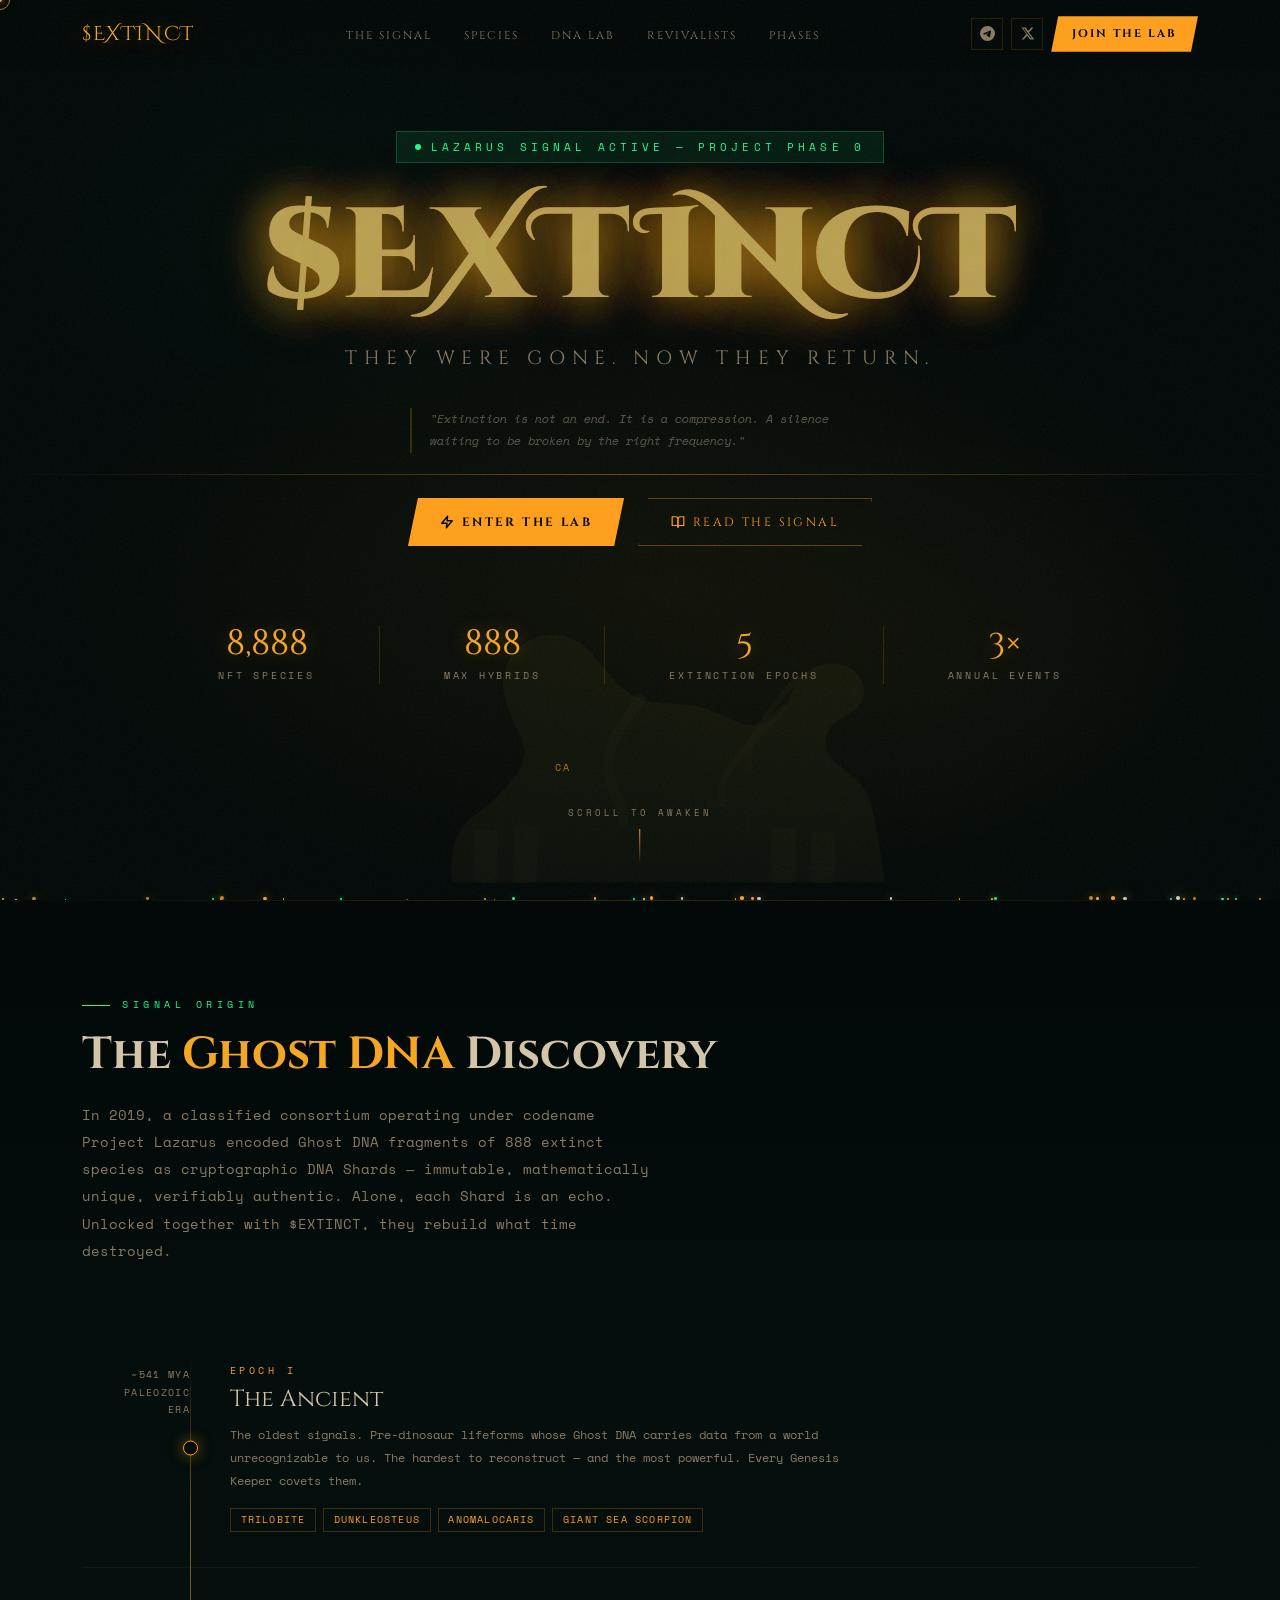
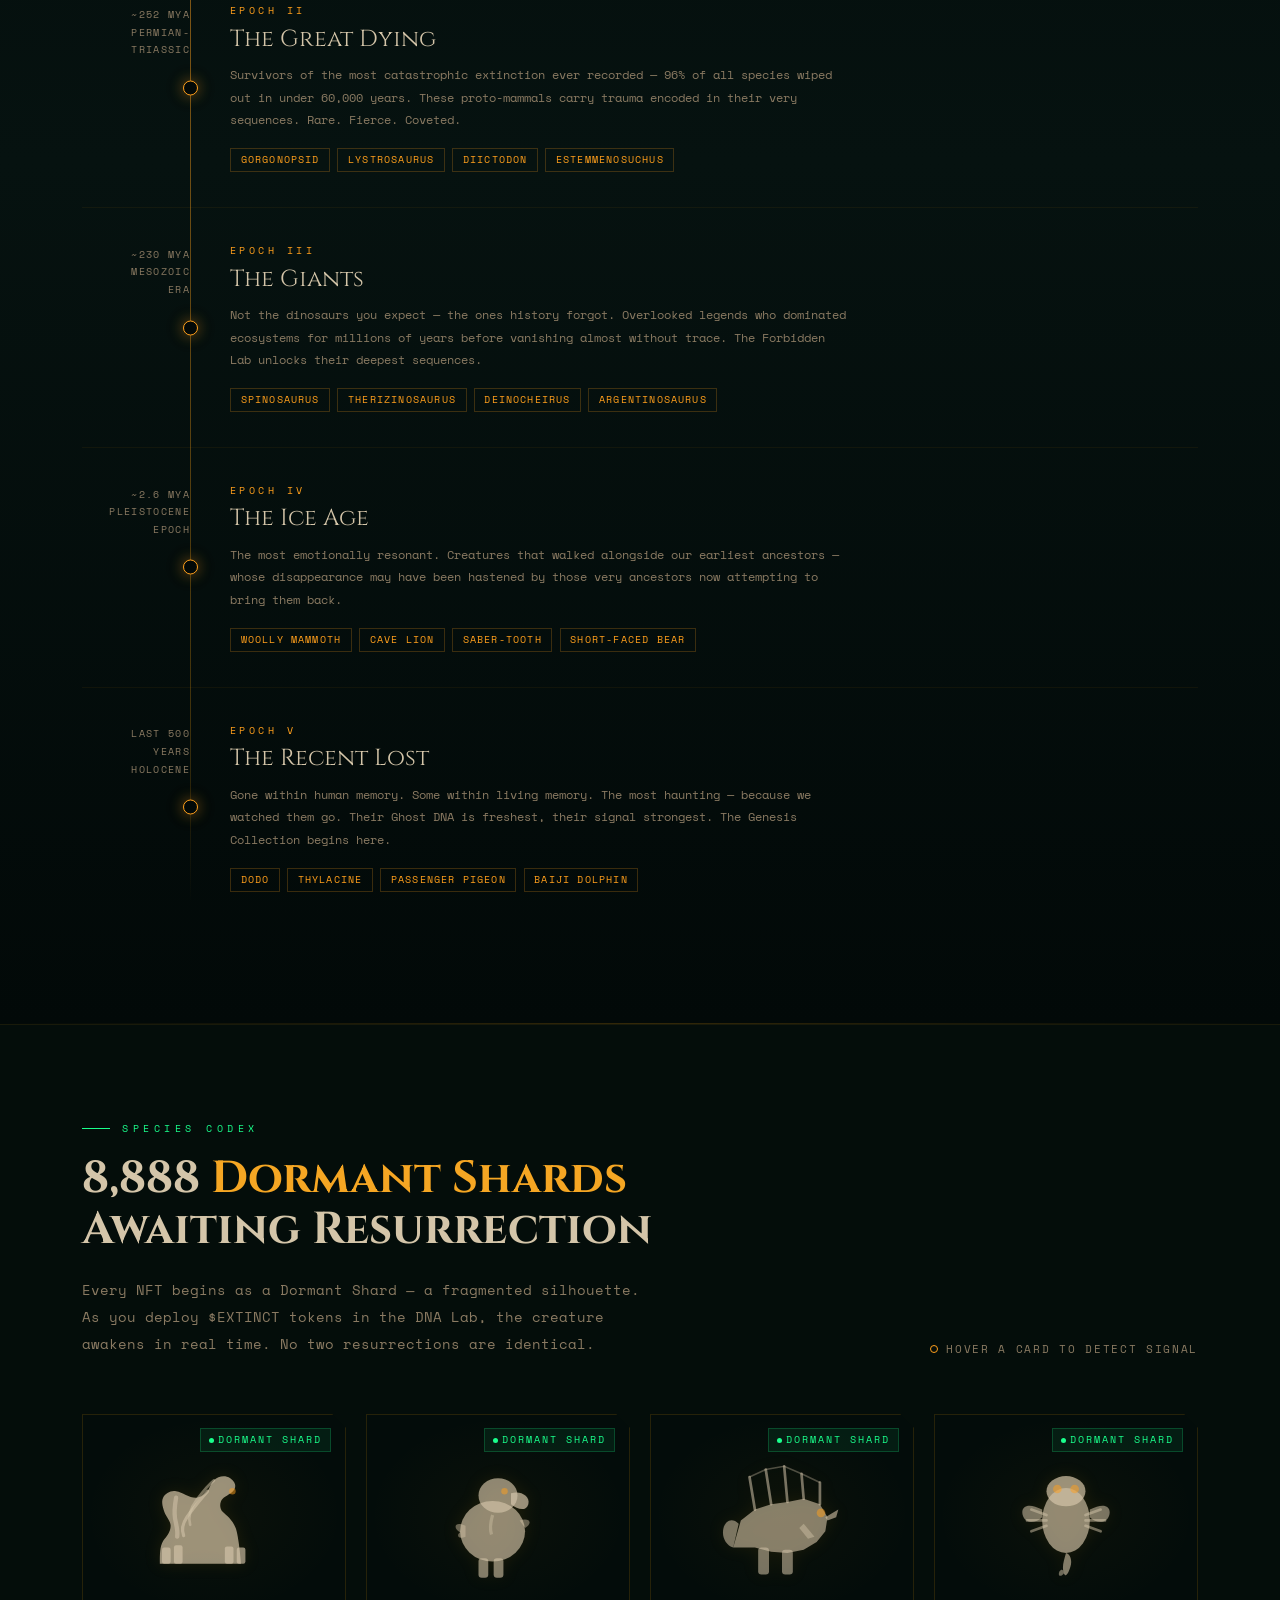
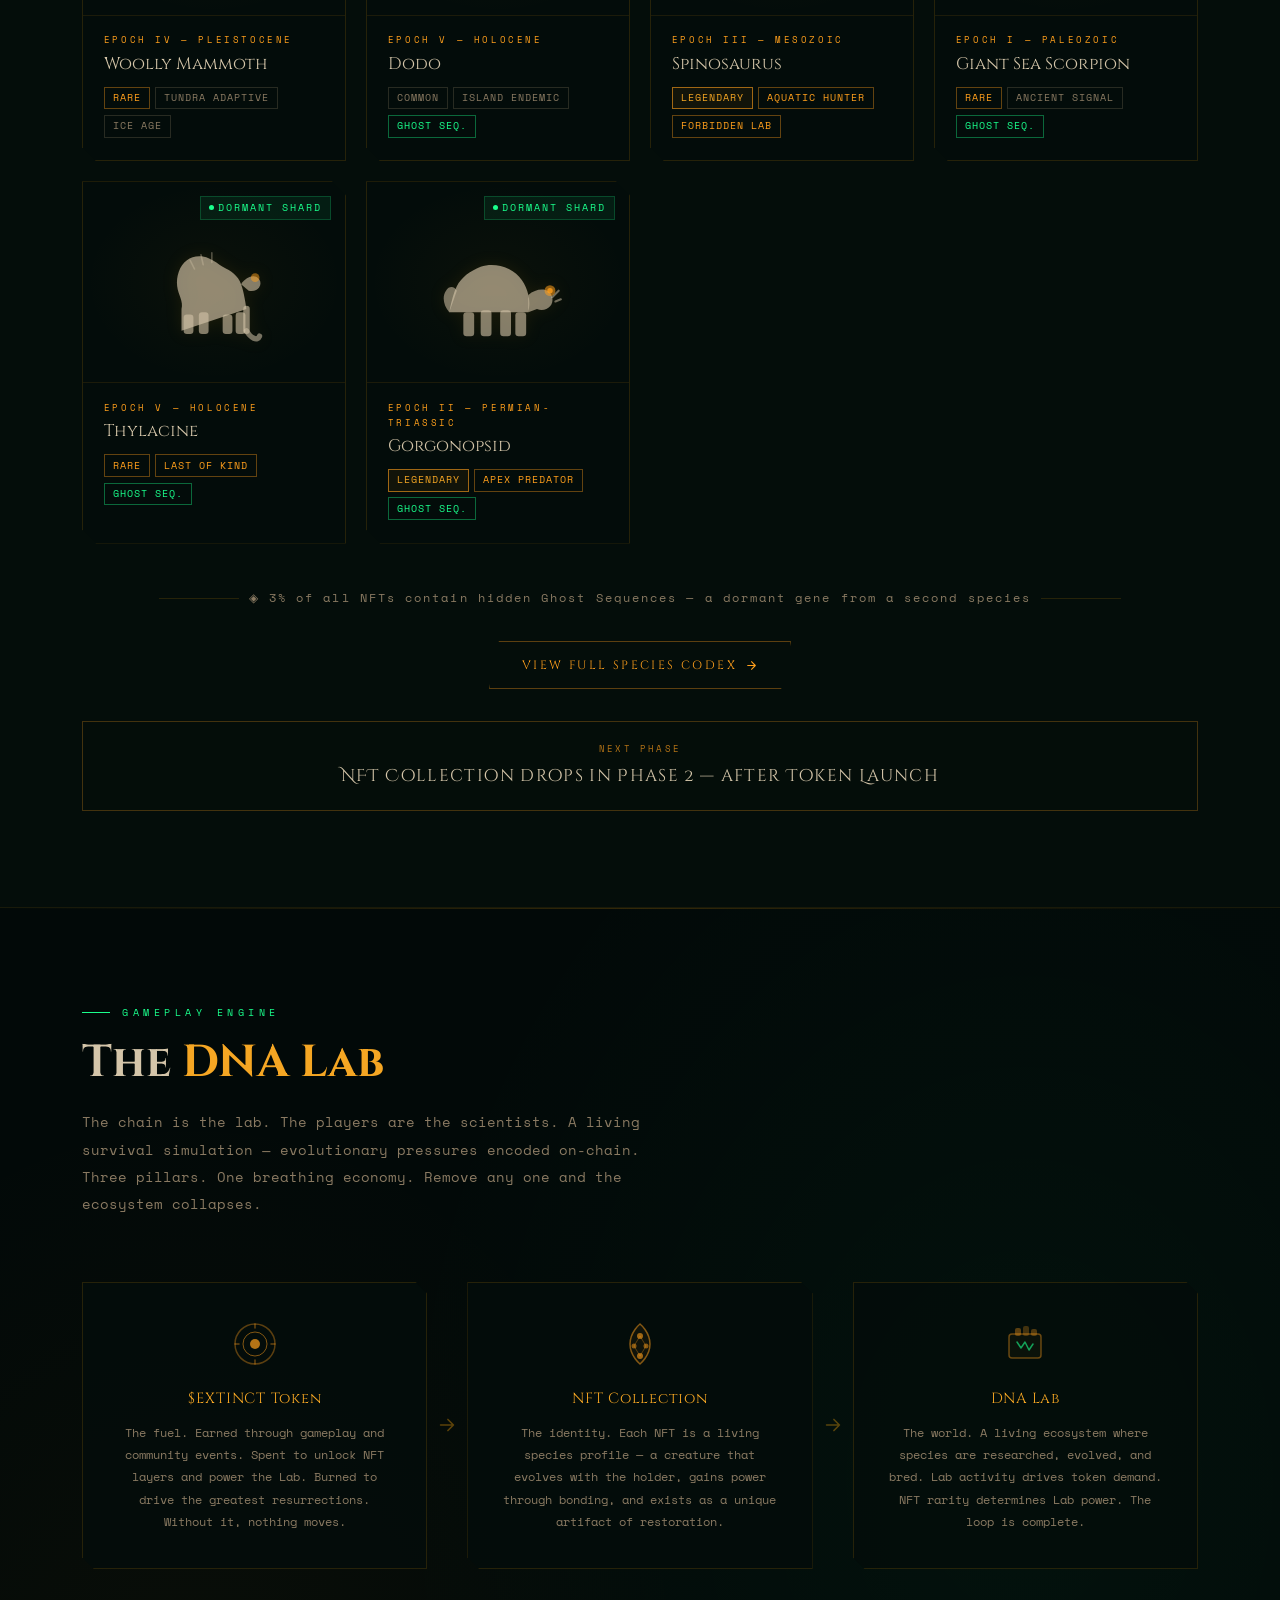
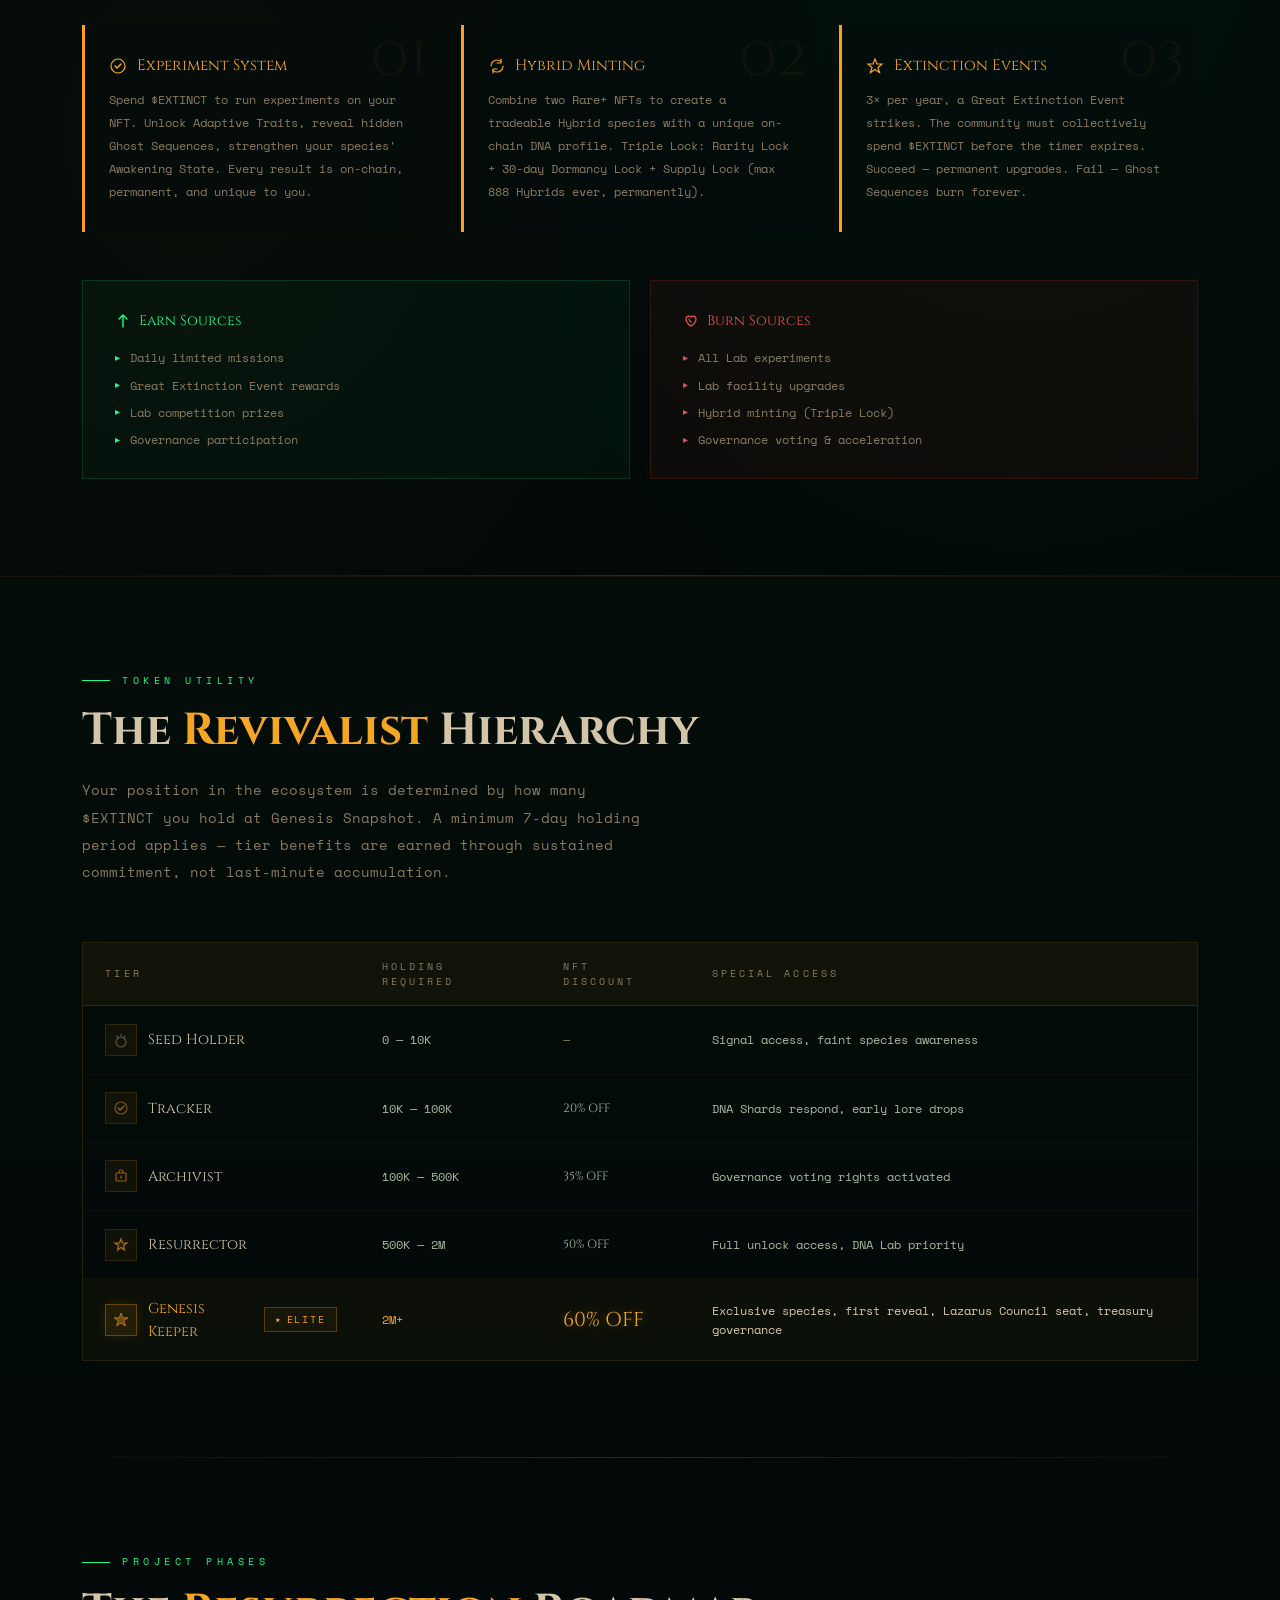
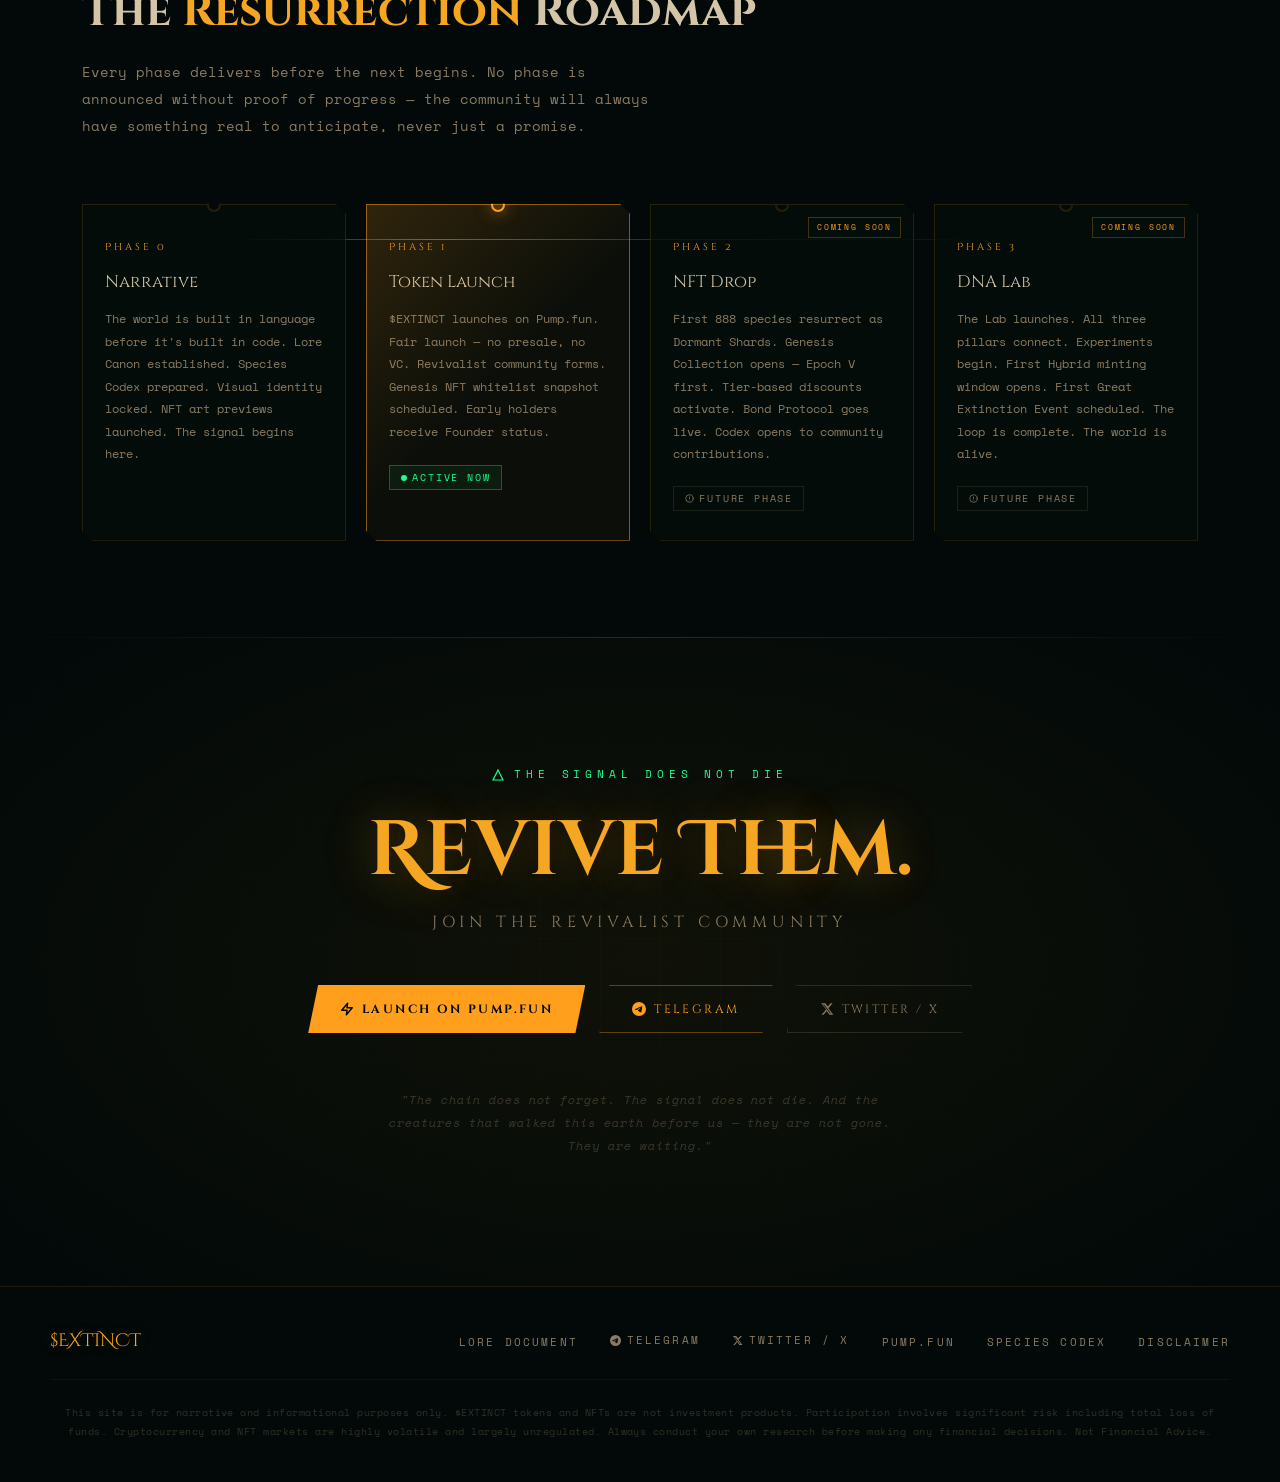
==== index.html @ a2d2550a "Add files via upload" ====
<!DOCTYPE html>
<html lang="en">
<head>
  <meta charset="UTF-8">
  <meta name="viewport" content="width=device-width, initial-scale=1.0">
  <meta name="description" content="$EXTINCT — They Were Gone. Now They Return. Meme coin launching 04 March 2026 on Pump.fun.">
  <meta name="theme-color" content="#020908">
  <meta property="og:title" content="$EXTINCT — They Were Gone. Now They Return.">
  <meta property="og:description" content="8,888 extinct species. One token. One DNA Lab. Launching 04 March 2026.">
  <meta property="og:type" content="website">
  <title>$EXTINCT — They Were Gone. Now They Return.</title>
  <link rel="icon" type="image/x-icon" href="assets/images/favicon.ico">
  <link rel="icon" type="image/svg+xml" href="assets/images/favicon.svg">
  <link rel="icon" type="image/png" sizes="32x32" href="assets/images/favicon-32.png">
  <link rel="icon" type="image/png" sizes="16x16" href="assets/images/favicon-16.png">
  <link rel="apple-touch-icon" sizes="192x192" href="assets/images/favicon-192.png">
  <meta property="og:image" content="assets/images/extinction_revival.png">
  <link rel="preconnect" href="https://fonts.googleapis.com">
  <link rel="preconnect" href="https://fonts.gstatic.com" crossorigin>
  <link href="https://fonts.googleapis.com/css2?family=Cinzel+Decorative:wght@400;700;900&family=Cinzel:wght@400;600;700&family=Space+Mono:ital,wght@0,400;0,700;1,400&display=swap" rel="stylesheet">
  <link rel="stylesheet" href="css/variables.css">
  <link rel="stylesheet" href="css/base.css">
  <link rel="stylesheet" href="css/components.css">
  <link rel="stylesheet" href="css/navbar.css">
  <link rel="stylesheet" href="css/hero.css">
  <link rel="stylesheet" href="css/nft.css">
  <link rel="stylesheet" href="css/sections.css">
  <link rel="stylesheet" href="css/countdown.css">
  <style>
    /* NAV SOCIAL ICON */
    .nav-social-link {
      display:flex; align-items:center; justify-content:center;
      width:32px; height:32px;
      color:var(--bone-dim);
      border:1px solid var(--border);
      transition:all var(--transition-fast);
      flex-shrink:0;
      text-decoration:none;
    }
    .nav-social-link:hover { color:var(--amber-light); border-color:var(--amber-glow); background:rgba(255,159,28,0.06); }
    .nav-social-link svg { width:15px; height:15px; }
    @media (max-width:900px) { .nav-social-link { display:none; } }

    /* COMING SOON RIBBON on phase cards */
    .phase-coming-soon-tag {
      position:absolute; top:0.75rem; right:0.75rem;
      font-family:var(--font-mono);
      font-size:0.52rem; letter-spacing:0.22em;
      color:var(--amber-glow); text-transform:uppercase;
      background:rgba(4,13,10,0.95);
      border:1px solid rgba(255,159,28,0.25);
      padding:0.18rem 0.5rem;
      animation:hint-pulse 2.5s ease infinite;
    }

    /* LAUNCH DATE badge on phase 1 */
    .phase-launch-date {
      display:flex; flex-direction:column; gap:0.4rem; align-items:flex-start; margin-top:0.5rem;
    }
    .launch-date-pill {
      display:inline-flex; align-items:center; gap:0.4rem;
      font-size:0.6rem; letter-spacing:0.2em;
      color:var(--amber-glow);
      border:1px solid rgba(255,159,28,0.3);
      background:rgba(255,159,28,0.05);
      padding:0.22rem 0.65rem;
      text-transform:uppercase;
    }
    .launch-date-pill svg { flex-shrink:0; }

    /* Custom cursor */
    body { cursor: none; }
    #customCursor {
      position: fixed; top: 0; left: 0;
      width: 20px; height: 20px;
      pointer-events: none; z-index: 99999;
      transform: translate(-50%, -50%);
      transition: opacity 0.2s ease;
    }
    #customCursor .cursor-ring {
      position: absolute; inset: 0;
      border: 1.5px solid rgba(255,159,28,0.7);
      border-radius: 50%;
      animation: cursor-pulse 2s ease infinite;
    }
    #customCursor .cursor-dot {
      position: absolute; top: 50%; left: 50%;
      width: 4px; height: 4px;
      background: #ff9f1c;
      border-radius: 50%;
      transform: translate(-50%, -50%);
      box-shadow: 0 0 6px #ff9f1c;
    }
    @keyframes cursor-pulse {
      0%, 100% { opacity: 0.7; transform: scale(1); }
      50% { opacity: 1; transform: scale(1.15); }
    }
    a, button { cursor: none; }

    /* Contract address box */
    #caBox {
      margin: 1.5rem auto 0;
      max-width: 560px;
      border: 1px solid rgba(255,159,28,0.35);
      background: rgba(4,13,10,0.9);
      padding: 1rem 1.25rem;
      text-align: center;
    }
    .ca-launched-label {
      font-family: var(--font-mono);
      font-size: 0.6rem;
      letter-spacing: 0.25em;
      color: var(--green);
      text-transform: uppercase;
      margin-bottom: 0.65rem;
      display: flex;
      align-items: center;
      justify-content: center;
      gap: 0.5rem;
    }
    .ca-live-dot {
      width: 7px; height: 7px;
      background: var(--green);
      border-radius: 50%;
      display: inline-block;
      box-shadow: 0 0 8px var(--green);
      animation: blink 1.5s infinite;
    }
    .ca-row {
      display: flex;
      align-items: center;
      justify-content: center;
      gap: 0.6rem;
      flex-wrap: wrap;
    }
    .ca-prefix {
      font-family: var(--font-mono);
      font-size: 0.6rem;
      letter-spacing: 0.2em;
      color: var(--amber-glow);
      text-transform: uppercase;
      opacity: 0.7;
    }
    .ca-address {
      font-family: var(--font-mono);
      font-size: 0.75rem;
      letter-spacing: 0.05em;
      color: var(--bone);
      word-break: break-all;
    }
    .ca-copy-btn {
      background: rgba(255,159,28,0.08);
      border: 1px solid rgba(255,159,28,0.3);
      color: var(--amber-glow);
      padding: 0.3rem 0.45rem;
      cursor: none;
      transition: background 0.2s;
      display: flex; align-items: center;
    }
    .ca-copy-btn:hover { background: rgba(255,159,28,0.15); }
    .ca-tba-note {
      font-family: var(--font-mono);
      font-size: 0.55rem;
      letter-spacing: 0.15em;
      color: var(--bone-dim);
      margin-top: 0.5rem;
      text-transform: uppercase;
    }

    /* NFT coming soon overlay */
    .nft-coming-phase {
      margin: 2rem 0 0;
      border: 1px solid rgba(255,159,28,0.25);
      background: rgba(4,13,10,0.85);
      padding: 1.25rem 1.5rem;
      text-align: center;
    }
    .nft-coming-phase .ncp-label {
      font-family: var(--font-mono);
      font-size: 0.55rem;
      letter-spacing: 0.25em;
      color: var(--amber-glow);
      text-transform: uppercase;
      opacity: 0.7;
      margin-bottom: 0.4rem;
    }
    .nft-coming-phase .ncp-text {
      font-family: var(--font-display);
      font-size: clamp(0.85rem, 2vw, 1.05rem);
      color: var(--bone);
      letter-spacing: 0.08em;
    }
  </style>
</head>
<body>

<!-- Custom cursor -->
<div id="customCursor"><div class="cursor-ring"></div><div class="cursor-dot"></div></div>
<script>
  (function(){
    const cur = document.getElementById('customCursor');
    document.addEventListener('mousemove', e => {
      cur.style.left = e.clientX + 'px';
      cur.style.top  = e.clientY + 'px';
    });
    document.addEventListener('mouseleave', () => { cur.style.opacity = '0'; });
    document.addEventListener('mouseenter', () => { cur.style.opacity = '1'; });
  })();
</script>

<nav id="navbar">
  <div class="nav-inner">
    <a href="#hero" class="nav-logo">$EXTINCT</a>

    <ul class="nav-links">
      <li><a href="#lore">The Signal</a></li>
      <li><a href="#nft">Species</a></li>
      <li><a href="#lab">DNA Lab</a></li>
      <li><a href="#hierarchy">Revivalists</a></li>
      <li><a href="#roadmap">Phases</a></li>
    </ul>

    <div style="display:flex;align-items:center;gap:0.5rem;flex-shrink:0;">
      <!-- Telegram -->
      <a href="https://t.me/theextinctclub" target="_blank" rel="noopener"
         class="nav-social-link" aria-label="Telegram" title="Telegram">
        <svg viewBox="0 0 24 24" fill="currentColor" aria-hidden="true">
          <path d="M11.944 0A12 12 0 0 0 0 12a12 12 0 0 0 12 12 12 12 0 0 0 12-12A12 12 0 0 0 12 0a12 12 0 0 0-.056 0zm4.962 7.224c.1-.002.321.023.465.14a.506.506 0 0 1 .171.325c.016.093.036.306.02.472-.18 1.898-.962 6.502-1.36 8.627-.168.9-.499 1.201-.82 1.23-.696.065-1.225-.46-1.9-.902-1.056-.693-1.653-1.124-2.678-1.8-1.185-.78-.417-1.21.258-1.91.177-.184 3.247-2.977 3.307-3.23.007-.032.014-.15-.056-.212s-.174-.041-.249-.024c-.106.024-1.793 1.14-5.061 3.345-.48.33-.913.49-1.302.48-.428-.008-1.252-.241-1.865-.44-.752-.244-1.349-.374-1.297-.789.027-.216.325-.437.893-.663 3.498-1.524 5.83-2.529 6.998-3.014 3.332-1.386 4.025-1.627 4.476-1.635z"/>
        </svg>
      </a>
      <!-- X / Twitter -->
      <a href="https://x.com/theextinctclub" target="_blank" rel="noopener"
         class="nav-social-link" aria-label="Twitter @theextinctclub" title="@theextinctclub">
        <svg viewBox="0 0 24 24" fill="currentColor" aria-hidden="true">
          <path d="M18.244 2.25h3.308l-7.227 8.26 8.502 11.24H16.17l-4.714-6.231-5.401 6.231H2.748l7.73-8.835L2.196 2.25h6.813l4.261 5.635zm-1.161 17.52h1.833L7.084 4.126H5.117z"/>
        </svg>
      </a>
      <a href="#cta" class="nav-cta">Join the Lab</a>
    </div>

    <button class="nav-hamburger" id="hamburger" aria-label="Toggle navigation menu" aria-expanded="false">
      <span></span><span></span><span></span>
    </button>
  </div>
</nav>

<!-- Mobile Drawer -->
<div class="nav-mobile" id="mobileMenu" role="navigation" aria-label="Mobile menu">
  <a href="#lore"      onclick="closeMobile()">The Signal</a>
  <a href="#nft"       onclick="closeMobile()">Species Codex</a>
  <a href="#lab"       onclick="closeMobile()">DNA Lab</a>
  <a href="#hierarchy" onclick="closeMobile()">Revivalists</a>
  <a href="#roadmap"   onclick="closeMobile()">Phases</a>
  <!-- social in mobile menu -->
  <a href="https://t.me/theextinctclub" target="_blank" rel="noopener" onclick="closeMobile()" style="display:flex;align-items:center;gap:0.5rem;">
    <svg width="13" height="13" viewBox="0 0 24 24" fill="currentColor" aria-hidden="true"><path d="M11.944 0A12 12 0 0 0 0 12a12 12 0 0 0 12 12 12 12 0 0 0 12-12A12 12 0 0 0 12 0a12 12 0 0 0-.056 0zm4.962 7.224c.1-.002.321.023.465.14a.506.506 0 0 1 .171.325c.016.093.036.306.02.472-.18 1.898-.962 6.502-1.36 8.627-.168.9-.499 1.201-.82 1.23-.696.065-1.225-.46-1.9-.902-1.056-.693-1.653-1.124-2.678-1.8-1.185-.78-.417-1.21.258-1.91.177-.184 3.247-2.977 3.307-3.23.007-.032.014-.15-.056-.212s-.174-.041-.249-.024c-.106.024-1.793 1.14-5.061 3.345-.48.33-.913.49-1.302.48-.428-.008-1.252-.241-1.865-.44-.752-.244-1.349-.374-1.297-.789.027-.216.325-.437.893-.663 3.498-1.524 5.83-2.529 6.998-3.014 3.332-1.386 4.025-1.627 4.476-1.635z"/></svg>
    Telegram
  </a>
  <a href="https://x.com/theextinctclub" target="_blank" rel="noopener" onclick="closeMobile()" style="display:flex;align-items:center;gap:0.5rem;">
    <svg width="13" height="13" viewBox="0 0 24 24" fill="currentColor" aria-hidden="true"><path d="M18.244 2.25h3.308l-7.227 8.26 8.502 11.24H16.17l-4.714-6.231-5.401 6.231H2.748l7.73-8.835L2.196 2.25h6.813l4.261 5.635zm-1.161 17.52h1.833L7.084 4.126H5.117z"/></svg>
    @theextinctclub
  </a>
  <a href="#cta" class="mobile-cta" onclick="closeMobile()">
    <svg width="13" height="13" viewBox="0 0 24 24" fill="none" stroke="currentColor" stroke-width="2.5" stroke-linecap="round" stroke-linejoin="round" style="display:inline-block;vertical-align:middle;margin-right:0.35rem" aria-hidden="true"><polygon points="13 2 3 14 12 14 11 22 21 10 12 10 13 2"/></svg>
    Join the Lab
  </a>
</div>


<section id="hero">
  <div class="hero-atmosphere"></div>
  <div class="hero-scanline"></div>
  <div class="particle-field" id="particleField"></div>

  <!-- Mammoth SVG Silhouette -->
  <svg class="hero-creature" viewBox="0 0 800 400" fill="none" xmlns="http://www.w3.org/2000/svg" aria-hidden="true">
    <path d="M680 380 C680 380 670 300 660 280 C650 260 630 250 620 240 C610 230 610 210 620 200 C630 190 650 185 655 170 C660 155 650 140 640 135 C620 125 600 130 585 145 C575 155 572 170 565 180 C555 195 540 200 530 200 C510 200 490 185 470 180 C445 173 418 178 400 170 C375 160 360 135 345 118 C330 101 310 95 290 98 C265 102 250 120 245 140 C240 158 248 178 255 195 C260 207 268 217 268 230 C268 250 252 265 240 278 C225 295 205 305 195 320 C183 338 185 360 185 380 Z" fill="rgba(212,197,169,0.6)"/>
    <path d="M565 180 C555 190 535 210 510 240 C495 258 490 275 495 290" stroke="rgba(212,197,169,0.5)" stroke-width="8" stroke-linecap="round" fill="none"/>
    <path d="M585 145 C575 150 560 168 545 190 C530 210 520 230 525 248" stroke="rgba(212,197,169,0.45)" stroke-width="7" stroke-linecap="round" fill="none"/>
    <path d="M400 170 C390 185 378 200 370 218 C362 235 362 255 368 270 C374 285 382 295 380 310" stroke="rgba(212,197,169,0.5)" stroke-width="12" stroke-linecap="round" fill="none"/>
    <rect x="210" y="320" width="28" height="60" rx="4" fill="rgba(212,197,169,0.5)"/>
    <rect x="255" y="315" width="28" height="65" rx="4" fill="rgba(212,197,169,0.5)"/>
    <rect x="550" y="318" width="28" height="62" rx="4" fill="rgba(212,197,169,0.5)"/>
    <rect x="595" y="322" width="28" height="58" rx="4" fill="rgba(212,197,169,0.5)"/>
    <circle cx="645" cy="162" r="7" fill="rgba(255,159,28,0.4)"/>
    <circle cx="645" cy="162" r="3" fill="rgba(255,159,28,0.7)"/>
  </svg>

  <div class="hero-badge">
    <span class="badge-dot"></span>
    Lazarus Signal Active — Project Phase 0
  </div>

  <h1 class="hero-title" data-text="$EXTINCT">$EXTINCT</h1>
  <p class="hero-tagline">They Were Gone. Now They Return.</p>

  <blockquote class="hero-quote">
    "Extinction is not an end. It is a compression. A silence waiting to be broken by the right frequency."
  </blockquote>
  <div class="hero-actions">
    <a href="#lab" class="btn btn-primary">
      <svg width="14" height="14" viewBox="0 0 24 24" fill="none" stroke="currentColor" stroke-width="2.5" stroke-linecap="round" stroke-linejoin="round" aria-hidden="true"><polygon points="13 2 3 14 12 14 11 22 21 10 12 10 13 2"/></svg>
      Enter the Lab
    </a>
    <a href="#lore" class="btn btn-outline">
      <svg width="14" height="14" viewBox="0 0 24 24" fill="none" stroke="currentColor" stroke-width="2" stroke-linecap="round" stroke-linejoin="round" aria-hidden="true"><path d="M2 3h6a4 4 0 0 1 4 4v14a3 3 0 0 0-3-3H2z"/><path d="M22 3h-6a4 4 0 0 0-4 4v14a3 3 0 0 1 3-3h7z"/></svg>
      Read the Signal
    </a>
  </div>

  <div class="hero-stats">
    <div class="stat"><span class="stat-num">8,888</span><span class="stat-label">NFT Species</span></div>
    <div class="stat-divider"></div>
    <div class="stat"><span class="stat-num">888</span><span class="stat-label">Max Hybrids</span></div>
    <div class="stat-divider"></div>
    <div class="stat"><span class="stat-num">5</span><span class="stat-label">Extinction Epochs</span></div>
    <div class="stat-divider"></div>
    <div class="stat"><span class="stat-num">3×</span><span class="stat-label">Annual Events</span></div>
  </div>
  <div class="launch-countdown" id="countdownWrap">
    <div class="countdown-label">Meme Coin Launch Countdown</div>
    <div class="countdown-timer">
      <div class="countdown-unit">
        <div class="countdown-num" id="cd-days">00</div>
        <div class="countdown-unit-label">Days</div>
      </div>
      <div class="countdown-sep">:</div>
      <div class="countdown-unit">
        <div class="countdown-num" id="cd-hours">00</div>
        <div class="countdown-unit-label">Hours</div>
      </div>
      <div class="countdown-sep">:</div>
      <div class="countdown-unit">
        <div class="countdown-num" id="cd-mins">00</div>
        <div class="countdown-unit-label">Mins</div>
      </div>
      <div class="countdown-sep">:</div>
      <div class="countdown-unit">
        <div class="countdown-num" id="cd-secs">00</div>
        <div class="countdown-unit-label">Secs</div>
      </div>
    </div>
    <div class="countdown-date">
      <svg width="11" height="11" viewBox="0 0 24 24" fill="none" stroke="currentColor" stroke-width="2" stroke-linecap="round" stroke-linejoin="round" style="display:inline-block;vertical-align:middle;margin-right:0.35rem;opacity:0.7" aria-hidden="true"><rect x="3" y="4" width="18" height="18" rx="2"/><line x1="16" y1="2" x2="16" y2="6"/><line x1="8" y1="2" x2="8" y2="6"/><line x1="3" y1="10" x2="21" y2="10"/></svg>
      <span>04 March 2026 · Wednesday · 3:00 PM UTC</span> — Pump.fun Fair Launch · No Presale · No VC
    </div>
  </div>

  <div class="scroll-cue" aria-hidden="true">
    <span>Scroll to Awaken</span>
    <div class="scroll-line"></div>
  </div>
</section>

<hr class="divider">


<section id="lore">
  <div class="container">
    <div class="section-eyebrow reveal">Signal Origin</div>
    <h2 class="section-heading reveal reveal-delay-1">The <em>Ghost DNA</em> Discovery</h2>
    <p class="section-lead reveal reveal-delay-2">
      In 2019, a classified consortium operating under codename Project Lazarus encoded Ghost DNA fragments of 888 extinct species as cryptographic DNA Shards — immutable, mathematically unique, verifiably authentic. Alone, each Shard is an echo. Unlocked together with $EXTINCT, they rebuild what time destroyed.
    </p>

    <div class="epoch-grid">

      <div class="epoch reveal">
        <div class="epoch-era">~541 MYA<br>Paleozoic<br>Era</div>
        <div class="epoch-body">
          <div class="epoch-label">Epoch I</div>
          <div class="epoch-name">The Ancient</div>
          <div class="epoch-desc">The oldest signals. Pre-dinosaur lifeforms whose Ghost DNA carries data from a world unrecognizable to us. The hardest to reconstruct — and the most powerful. Every Genesis Keeper covets them.</div>
          <div class="species-chips">
            <span class="chip">Trilobite</span><span class="chip">Dunkleosteus</span>
            <span class="chip">Anomalocaris</span><span class="chip">Giant Sea Scorpion</span>
          </div>
        </div>
      </div>

      <div class="epoch reveal">
        <div class="epoch-era">~252 MYA<br>Permian-<br>Triassic</div>
        <div class="epoch-body">
          <div class="epoch-label">Epoch II</div>
          <div class="epoch-name">The Great Dying</div>
          <div class="epoch-desc">Survivors of the most catastrophic extinction ever recorded — 96% of all species wiped out in under 60,000 years. These proto-mammals carry trauma encoded in their very sequences. Rare. Fierce. Coveted.</div>
          <div class="species-chips">
            <span class="chip">Gorgonopsid</span><span class="chip">Lystrosaurus</span>
            <span class="chip">Diictodon</span><span class="chip">Estemmenosuchus</span>
          </div>
        </div>
      </div>

      <div class="epoch reveal">
        <div class="epoch-era">~230 MYA<br>Mesozoic<br>Era</div>
        <div class="epoch-body">
          <div class="epoch-label">Epoch III</div>
          <div class="epoch-name">The Giants</div>
          <div class="epoch-desc">Not the dinosaurs you expect — the ones history forgot. Overlooked legends who dominated ecosystems for millions of years before vanishing almost without trace. The Forbidden Lab unlocks their deepest sequences.</div>
          <div class="species-chips">
            <span class="chip">Spinosaurus</span><span class="chip">Therizinosaurus</span>
            <span class="chip">Deinocheirus</span><span class="chip">Argentinosaurus</span>
          </div>
        </div>
      </div>

      <div class="epoch reveal">
        <div class="epoch-era">~2.6 MYA<br>Pleistocene<br>Epoch</div>
        <div class="epoch-body">
          <div class="epoch-label">Epoch IV</div>
          <div class="epoch-name">The Ice Age</div>
          <div class="epoch-desc">The most emotionally resonant. Creatures that walked alongside our earliest ancestors — whose disappearance may have been hastened by those very ancestors now attempting to bring them back.</div>
          <div class="species-chips">
            <span class="chip">Woolly Mammoth</span><span class="chip">Cave Lion</span>
            <span class="chip">Saber-tooth</span><span class="chip">Short-faced Bear</span>
          </div>
        </div>
      </div>

      <div class="epoch reveal">
        <div class="epoch-era">Last 500<br>Years<br>Holocene</div>
        <div class="epoch-body">
          <div class="epoch-label">Epoch V</div>
          <div class="epoch-name">The Recent Lost</div>
          <div class="epoch-desc">Gone within human memory. Some within living memory. The most haunting — because we watched them go. Their Ghost DNA is freshest, their signal strongest. The Genesis Collection begins here.</div>
          <div class="species-chips">
            <span class="chip">Dodo</span><span class="chip">Thylacine</span>
            <span class="chip">Passenger Pigeon</span><span class="chip">Baiji Dolphin</span>
          </div>
        </div>
      </div>

    </div>
  </div>
</section>

<hr class="divider">


<section id="nft">
  <div class="container">
    <div class="nft-header-row">
      <div>
        <div class="section-eyebrow reveal">Species Codex</div>
        <h2 class="section-heading reveal reveal-delay-1">8,888 <em>Dormant Shards</em><br>Awaiting Resurrection</h2>
        <p class="section-lead reveal reveal-delay-2">Every NFT begins as a Dormant Shard — a fragmented silhouette. As you deploy $EXTINCT tokens in the DNA Lab, the creature awakens in real time. No two resurrections are identical.</p>
      </div>
      <div class="nft-hint reveal" aria-hidden="true">Hover a card to detect signal</div>
    </div>

    <div class="nft-grid" id="nftGrid"></div>

    <p class="nft-footer-note reveal">◈ 3% of all NFTs contain hidden Ghost Sequences — a dormant gene from a second species</p>
    <div class="nft-codex-cta">
      <a href="pages/codex.html" class="btn btn-outline reveal">
        View Full Species Codex
        <svg width="13" height="13" viewBox="0 0 24 24" fill="none" stroke="currentColor" stroke-width="2" stroke-linecap="round" stroke-linejoin="round" aria-hidden="true"><path d="M5 12h14M12 5l7 7-7 7"/></svg>
      </a>
    </div>

    <div class="nft-coming-phase reveal">
      <div class="ncp-label">Next Phase</div>
      <div class="ncp-text">NFT Collection drops in Phase 2 — after Token Launch</div>
    </div>
  </div>
</section>

<hr class="divider">


<!-- DNA LAB ═══════════════ -->
<section id="lab">
  <div class="lab-glow"></div>
  <div class="container">
    <div class="section-eyebrow reveal">Gameplay Engine</div>
    <h2 class="section-heading reveal reveal-delay-1">The <em>DNA Lab</em></h2>
    <p class="section-lead reveal reveal-delay-2">The chain is the lab. The players are the scientists. A living survival simulation — evolutionary pressures encoded on-chain. Three pillars. One breathing economy. Remove any one and the ecosystem collapses.</p>

    <!-- Trinity -->
    <div class="trinity">
      <div class="trinity-card reveal">
        <div class="trinity-icon">
          <svg width="48" height="48" viewBox="0 0 48 48" fill="none" aria-hidden="true">
            <circle cx="24" cy="24" r="20" stroke="rgba(255,159,28,0.35)" stroke-width="1.5"/>
            <circle cx="24" cy="24" r="12" stroke="rgba(255,159,28,0.5)" stroke-width="1"/>
            <circle cx="24" cy="24" r="5"  fill="rgba(255,159,28,0.7)"/>
            <path d="M24 4L24 8M24 40L24 44M4 24L8 24M40 24L44 24" stroke="rgba(255,159,28,0.4)" stroke-width="1.5" stroke-linecap="round"/>
          </svg>
        </div>
        <div class="trinity-label">$EXTINCT Token</div>
        <div class="trinity-desc">The fuel. Earned through gameplay and community events. Spent to unlock NFT layers and power the Lab. Burned to drive the greatest resurrections. Without it, nothing moves.</div>
      </div>
      <div class="trinity-arrow" aria-hidden="true">
        <svg width="22" height="22" viewBox="0 0 24 24" fill="none" stroke="rgba(200,134,10,0.45)" stroke-width="1.8" stroke-linecap="round" stroke-linejoin="round"><path d="M5 12h14M13 6l6 6-6 6"/></svg>
      </div>

      <div class="trinity-card reveal reveal-delay-1">
        <div class="trinity-icon">
          <svg width="48" height="48" viewBox="0 0 48 48" fill="none" aria-hidden="true">
            <path d="M24 4C24 4 14 12 14 24C14 36 24 44 24 44C24 44 34 36 34 24C34 12 24 4 24 4Z" stroke="rgba(255,159,28,0.5)" stroke-width="1.5" fill="rgba(255,159,28,0.05)"/>
            <circle cx="24" cy="16" r="3" fill="rgba(255,159,28,0.6)"/>
            <circle cx="18" cy="26" r="2.5" fill="rgba(255,159,28,0.5)"/>
            <circle cx="30" cy="26" r="2.5" fill="rgba(255,159,28,0.5)"/>
            <circle cx="24" cy="36" r="3" fill="rgba(255,159,28,0.6)"/>
            <path d="M24 16L18 26L24 36L30 26Z" stroke="rgba(255,159,28,0.3)" stroke-width="1" fill="none"/>
          </svg>
        </div>
        <div class="trinity-label">NFT Collection</div>
        <div class="trinity-desc">The identity. Each NFT is a living species profile — a creature that evolves with the holder, gains power through bonding, and exists as a unique artifact of restoration.</div>
      </div>

      <div class="trinity-arrow" aria-hidden="true">
        <svg width="22" height="22" viewBox="0 0 24 24" fill="none" stroke="rgba(200,134,10,0.45)" stroke-width="1.8" stroke-linecap="round" stroke-linejoin="round"><path d="M5 12h14M13 6l6 6-6 6"/></svg>
      </div>

      <div class="trinity-card reveal reveal-delay-2">
        <div class="trinity-icon">
          <svg width="48" height="48" viewBox="0 0 48 48" fill="none" aria-hidden="true">
            <rect x="8" y="14" width="32" height="24" rx="3" stroke="rgba(255,159,28,0.4)" stroke-width="1.5" fill="rgba(255,159,28,0.03)"/>
            <path d="M16 22L20 28L24 22L28 30L32 24" stroke="rgba(26,255,140,0.6)" stroke-width="1.5" stroke-linecap="round" stroke-linejoin="round" fill="none"/>
            <rect x="14" y="8" width="6" height="8" rx="2" fill="rgba(255,159,28,0.35)"/>
            <rect x="22" y="6" width="6" height="10" rx="2" fill="rgba(255,159,28,0.25)"/>
            <rect x="30" y="9" width="6" height="7"  rx="2" fill="rgba(255,159,28,0.3)"/>
          </svg>
        </div>
        <div class="trinity-label">DNA Lab</div>
        <div class="trinity-desc">The world. A living ecosystem where species are researched, evolved, and bred. Lab activity drives token demand. NFT rarity determines Lab power. The loop is complete.</div>
      </div>
    </div>

    <!-- Mechanics -->
    <div class="mechanics-grid">
      <div class="mechanic reveal">
        <div class="mechanic-bg-num">01</div>
        <div class="mechanic-title">
          <svg width="18" height="18" viewBox="0 0 18 18" fill="none" aria-hidden="true"><circle cx="9" cy="9" r="7" stroke="currentColor" stroke-width="1.2"/><path d="M6 9L8 11L12 7" stroke="currentColor" stroke-width="1.5" stroke-linecap="round"/></svg>
          Experiment System
        </div>
        <div class="mechanic-desc">Spend $EXTINCT to run experiments on your NFT. Unlock Adaptive Traits, reveal hidden Ghost Sequences, strengthen your species' Awakening State. Every result is on-chain, permanent, and unique to you.</div>
      </div>
      <div class="mechanic reveal reveal-delay-1">
        <div class="mechanic-bg-num">02</div>
        <div class="mechanic-title">
          <svg width="18" height="18" viewBox="0 0 18 18" fill="none" aria-hidden="true"><path d="M3 9C3 5.7 5.7 3 9 3C10.6 3 12 3.6 13.1 4.7" stroke="currentColor" stroke-width="1.2" stroke-linecap="round"/><path d="M15 9C15 12.3 12.3 15 9 15C7.4 15 6 14.4 4.9 13.3" stroke="currentColor" stroke-width="1.2" stroke-linecap="round"/><path d="M13 2L13 6L9 6M5 16L5 12L9 12" stroke="currentColor" stroke-width="1.2" stroke-linecap="round" stroke-linejoin="round"/></svg>
          Hybrid Minting
        </div>
        <div class="mechanic-desc">Combine two Rare+ NFTs to create a tradeable Hybrid species with a unique on-chain DNA profile. Triple Lock: Rarity Lock + 30-day Dormancy Lock + Supply Lock (max 888 Hybrids ever, permanently).</div>
      </div>
      <div class="mechanic reveal reveal-delay-2">
        <div class="mechanic-bg-num">03</div>
        <div class="mechanic-title">
          <svg width="18" height="18" viewBox="0 0 18 18" fill="none" aria-hidden="true"><path d="M9 2L11 7L16 7L12 10.5L13.5 15.5L9 12.5L4.5 15.5L6 10.5L2 7L7 7Z" stroke="currentColor" stroke-width="1.2" fill="none"/></svg>
          Extinction Events
        </div>
        <div class="mechanic-desc">3× per year, a Great Extinction Event strikes. The community must collectively spend $EXTINCT before the timer expires. Succeed — permanent upgrades. Fail — Ghost Sequences burn forever.</div>
      </div>
    </div>

    <!-- Earn / Burn -->
    <div class="economy-grid">
      <div class="economy-card earn reveal">
        <div class="economy-title">
          <svg width="16" height="16" viewBox="0 0 16 16" fill="none" aria-hidden="true"><path d="M8 2L8 14M4 6L8 2L12 6" stroke="currentColor" stroke-width="1.4" stroke-linecap="round" stroke-linejoin="round"/></svg>
          Earn Sources
        </div>
        <ul class="economy-list">
          <li>Daily limited missions</li>
          <li>Great Extinction Event rewards</li>
          <li>Lab competition prizes</li>
          <li>Governance participation</li>
        </ul>
      </div>
      <div class="economy-card burn reveal reveal-delay-1">
        <div class="economy-title">
          <svg width="16" height="16" viewBox="0 0 16 16" fill="none" aria-hidden="true"><path d="M8 13C8 13 3 10 3 6C3 3.8 5.5 2 8 4C10.5 2 13 3.8 13 6C13 10 8 13 8 13Z" stroke="currentColor" stroke-width="1.3" fill="none"/><path d="M8 9C8 9 6 7.5 6 6" stroke="currentColor" stroke-width="1.2" stroke-linecap="round"/></svg>
          Burn Sources
        </div>
        <ul class="economy-list">
          <li>All Lab experiments</li>
          <li>Lab facility upgrades</li>
          <li>Hybrid minting (Triple Lock)</li>
          <li>Governance voting &amp; acceleration</li>
        </ul>
      </div>
    </div>
  </div>
</section>

<hr class="divider">


<section id="hierarchy">
  <div class="container">
    <div class="section-eyebrow reveal">Token Utility</div>
    <h2 class="section-heading reveal reveal-delay-1">The <em>Revivalist</em> Hierarchy</h2>
    <p class="section-lead reveal reveal-delay-2">Your position in the ecosystem is determined by how many $EXTINCT you hold at Genesis Snapshot. A minimum 7-day holding period applies — tier benefits are earned through sustained commitment, not last-minute accumulation.</p>

    <div class="tier-table-wrap reveal">
      <table class="tier-table">
        <thead>
          <tr class="tier-header">
            <th>Tier</th>
            <th>Holding Required</th>
            <th>NFT Discount</th>
            <th>Special Access</th>
          </tr>
        </thead>
        <tbody>
          <tr>
            <td><div class="tier-name-cell">
              <div class="tier-icon-wrap" aria-hidden="true"><svg width="16" height="16" viewBox="0 0 16 16" fill="none"><circle cx="8" cy="10" r="5" stroke="rgba(138,122,98,0.6)" stroke-width="1.2"/><path d="M8 5L8 2M5.5 6L3.5 4M10.5 6L12.5 4" stroke="rgba(138,122,98,0.5)" stroke-width="1.2" stroke-linecap="round"/></svg></div>
              Seed Holder
            </div></td>
            <td class="holding-cell">0 — 10K</td>
            <td><span class="discount-none">—</span></td>
            <td class="access-cell">Signal access, faint species awareness</td>
          </tr>
          <tr>
            <td><div class="tier-name-cell">
              <div class="tier-icon-wrap" aria-hidden="true"><svg width="16" height="16" viewBox="0 0 16 16" fill="none"><circle cx="8" cy="8" r="6" stroke="rgba(255,159,28,0.45)" stroke-width="1.2"/><path d="M5 8L7 10L11 6" stroke="rgba(255,159,28,0.6)" stroke-width="1.3" stroke-linecap="round"/></svg></div>
              Tracker
            </div></td>
            <td class="holding-cell">10K — 100K</td>
            <td class="discount-cell">20% OFF</td>
            <td class="access-cell">DNA Shards respond, early lore drops</td>
          </tr>
          <tr>
            <td><div class="tier-name-cell">
              <div class="tier-icon-wrap" aria-hidden="true"><svg width="16" height="16" viewBox="0 0 16 16" fill="none"><rect x="3" y="5" width="10" height="8" rx="1" stroke="rgba(255,159,28,0.55)" stroke-width="1.2"/><path d="M6 5L6 3.5C6 2.7 6.7 2 7.5 2L8.5 2C9.3 2 10 2.7 10 3.5L10 5" stroke="rgba(255,159,28,0.5)" stroke-width="1.2" fill="none"/><line x1="8" y1="8" x2="8" y2="10" stroke="rgba(255,159,28,0.6)" stroke-width="1.2" stroke-linecap="round"/></svg></div>
              Archivist
            </div></td>
            <td class="holding-cell">100K — 500K</td>
            <td class="discount-cell">35% OFF</td>
            <td class="access-cell">Governance voting rights activated</td>
          </tr>
          <tr>
            <td><div class="tier-name-cell">
              <div class="tier-icon-wrap" aria-hidden="true"><svg width="16" height="16" viewBox="0 0 16 16" fill="none"><path d="M8 2L9.5 6L14 6L10.5 8.5L11.5 13L8 10.5L4.5 13L5.5 8.5L2 6L6.5 6Z" stroke="rgba(255,159,28,0.65)" stroke-width="1.2" fill="rgba(255,159,28,0.06)"/></svg></div>
              Resurrector
            </div></td>
            <td class="holding-cell">500K — 2M</td>
            <td class="discount-cell">50% OFF</td>
            <td class="access-cell">Full unlock access, DNA Lab priority</td>
          </tr>
          <tr class="tier-genesis">
            <td><div class="tier-name-cell">
              <div class="tier-icon-wrap" aria-hidden="true"><svg width="16" height="16" viewBox="0 0 16 16" fill="none"><path d="M8 1L9.8 5.8L15 5.8L10.8 8.8L12.5 14L8 11L3.5 14L5.2 8.8L1 5.8L6.2 5.8Z" fill="rgba(255,159,28,0.35)" stroke="rgba(255,159,28,0.7)" stroke-width="0.8"/></svg></div>
              Genesis Keeper
              <span class="badge badge-elite">
                <svg width="8" height="8" viewBox="0 0 24 24" fill="currentColor" aria-hidden="true"><polygon points="12 2 15.09 8.26 22 9.27 17 14.14 18.18 21.02 12 17.77 5.82 21.02 7 14.14 2 9.27 8.91 8.26 12 2"/></svg>
                Elite
              </span>
            </div></td>
            <td class="holding-cell">2M+</td>
            <td class="discount-cell">60% OFF</td>
            <td class="access-cell">Exclusive species, first reveal, Lazarus Council seat, treasury governance</td>
          </tr>
        </tbody>
      </table>
    </div>
  </div>
</section>

<hr class="divider">


<section id="roadmap">
  <div class="container">
    <div class="section-eyebrow reveal">Project Phases</div>
    <h2 class="section-heading reveal reveal-delay-1">The <em>Resurrection</em> Roadmap</h2>
    <p class="section-lead reveal reveal-delay-2">Every phase delivers before the next begins. No phase is announced without proof of progress — the community will always have something real to anticipate, never just a promise.</p>

    <div class="phases-wrap">
      <div class="phases">

        <!-- Phase 0 — ACTIVE NOW -->
        <div class="phase phase-active reveal">
          <div class="phase-node" aria-hidden="true"></div>
          <div class="phase-num">Phase 0</div>
          <div class="phase-title">Narrative</div>
          <div class="phase-desc">The world is built in language before it's built in code. Lore Canon established. Species Codex prepared. Visual identity locked. NFT art previews launched. The signal begins here.</div>
          <span class="badge badge-live">
            <span style="width:6px;height:6px;background:var(--green);border-radius:50%;display:inline-block;animation:blink 1.5s infinite" aria-hidden="true"></span>
            Active Now
          </span>
        </div>

        <!-- Phase 1 — Token Launch with date -->
        <div class="phase reveal reveal-delay-1">
          <div class="phase-node" aria-hidden="true"></div>
          <div class="phase-num">Phase 1</div>
          <div class="phase-title">Token Launch</div>
          <div class="phase-desc">$EXTINCT launches on Pump.fun. Fair launch — no presale, no VC. Revivalist community forms. Genesis NFT whitelist snapshot scheduled. Early holders receive Founder status.</div>
          <div class="phase-launch-date">
            <span class="launch-date-pill">
              <svg width="10" height="10" viewBox="0 0 24 24" fill="none" stroke="currentColor" stroke-width="2" stroke-linecap="round" stroke-linejoin="round" aria-hidden="true"><rect x="3" y="4" width="18" height="18" rx="2"/><line x1="16" y1="2" x2="16" y2="6"/><line x1="8" y1="2" x2="8" y2="6"/><line x1="3" y1="10" x2="21" y2="10"/></svg>
              04 Mar 2026 · 3:00 PM UTC
            </span>
            <span class="badge badge-soon">
              <svg width="9" height="9" viewBox="0 0 24 24" fill="none" stroke="currentColor" stroke-width="2.5" stroke-linecap="round" stroke-linejoin="round" aria-hidden="true"><circle cx="12" cy="12" r="10"/><polyline points="12 6 12 12 16 14"/></svg>
              Coming Soon
            </span>
          </div>
        </div>

        <!-- Phase 2 — Coming Soon -->
        <div class="phase reveal reveal-delay-2" style="position:relative;overflow:hidden;">
          <div class="phase-node" aria-hidden="true"></div>
          <div class="phase-coming-soon-tag">Coming Soon</div>
          <div class="phase-num">Phase 2</div>
          <div class="phase-title">NFT Drop</div>
          <div class="phase-desc">First 888 species resurrect as Dormant Shards. Genesis Collection opens — Epoch V first. Tier-based discounts activate. Bond Protocol goes live. Codex opens to community contributions.</div>
          <span class="badge badge-future">
            <svg width="9" height="9" viewBox="0 0 24 24" fill="none" stroke="currentColor" stroke-width="2" stroke-linecap="round" stroke-linejoin="round" aria-hidden="true"><circle cx="12" cy="12" r="10"/><line x1="12" y1="8" x2="12" y2="12"/><line x1="12" y1="16" x2="12.01" y2="16"/></svg>
            Future Phase
          </span>
        </div>

        <!-- Phase 3 — Coming Soon -->
        <div class="phase reveal reveal-delay-3" style="position:relative;overflow:hidden;">
          <div class="phase-node" aria-hidden="true"></div>
          <div class="phase-coming-soon-tag">Coming Soon</div>
          <div class="phase-num">Phase 3</div>
          <div class="phase-title">DNA Lab</div>
          <div class="phase-desc">The Lab launches. All three pillars connect. Experiments begin. First Hybrid minting window opens. First Great Extinction Event scheduled. The loop is complete. The world is alive.</div>
          <span class="badge badge-future">
            <svg width="9" height="9" viewBox="0 0 24 24" fill="none" stroke="currentColor" stroke-width="2" stroke-linecap="round" stroke-linejoin="round" aria-hidden="true"><circle cx="12" cy="12" r="10"/><line x1="12" y1="8" x2="12" y2="12"/><line x1="12" y1="16" x2="12.01" y2="16"/></svg>
            Future Phase
          </span>
        </div>

      </div>
    </div>
  </div>
</section>

<hr class="divider">


<section id="cta">
  <div class="cta-radial" aria-hidden="true"></div>
  <div class="cta-grid-lines" aria-hidden="true"></div>
  <div class="container">
    <div class="cta-eyebrow reveal">
      <svg width="12" height="12" viewBox="0 0 12 12" fill="none" aria-hidden="true"><polygon points="6,1 11,11 1,11" stroke="currentColor" stroke-width="1.2" fill="none"/></svg>
      The Signal Does Not Die
    </div>
    <h2 class="cta-title reveal">Revive Them.</h2>
    <p class="cta-sub reveal">Join the Revivalist Community</p>
    <div class="cta-buttons reveal">
      <a href="https://pump.fun" target="_blank" rel="noopener" class="btn btn-primary">
        <svg width="14" height="14" viewBox="0 0 24 24" fill="none" stroke="currentColor" stroke-width="2.5" stroke-linecap="round" stroke-linejoin="round" aria-hidden="true"><polygon points="13 2 3 14 12 14 11 22 21 10 12 10 13 2"/></svg>
        Launch on Pump.fun
      </a>
      <!-- Telegram CTA button -->
      <a href="https://t.me/theextinctclub" target="_blank" rel="noopener" class="btn btn-outline">
        <svg width="14" height="14" viewBox="0 0 24 24" fill="currentColor" aria-hidden="true"><path d="M11.944 0A12 12 0 0 0 0 12a12 12 0 0 0 12 12 12 12 0 0 0 12-12A12 12 0 0 0 12 0a12 12 0 0 0-.056 0zm4.962 7.224c.1-.002.321.023.465.14a.506.506 0 0 1 .171.325c.016.093.036.306.02.472-.18 1.898-.962 6.502-1.36 8.627-.168.9-.499 1.201-.82 1.23-.696.065-1.225-.46-1.9-.902-1.056-.693-1.653-1.124-2.678-1.8-1.185-.78-.417-1.21.258-1.91.177-.184 3.247-2.977 3.307-3.23.007-.032.014-.15-.056-.212s-.174-.041-.249-.024c-.106.024-1.793 1.14-5.061 3.345-.48.33-.913.49-1.302.48-.428-.008-1.252-.241-1.865-.44-.752-.244-1.349-.374-1.297-.789.027-.216.325-.437.893-.663 3.498-1.524 5.83-2.529 6.998-3.014 3.332-1.386 4.025-1.627 4.476-1.635z"/></svg>
        Telegram
      </a>
      <a href="https://x.com/theextinctclub" target="_blank" rel="noopener" class="btn btn-ghost">
        <svg width="14" height="14" viewBox="0 0 24 24" fill="currentColor" aria-hidden="true"><path d="M18.244 2.25h3.308l-7.227 8.26 8.502 11.24H16.17l-4.714-6.231-5.401 6.231H2.748l7.73-8.835L2.196 2.25h6.813l4.261 5.635zm-1.161 17.52h1.833L7.084 4.126H5.117z"/></svg>
        Twitter / X
      </a>

    </div>
    <p class="cta-quote reveal">
      "The chain does not forget. The signal does not die. And the creatures that walked this earth before us — they are not gone. They are waiting."
    </p>
  </div>
</section>


<footer>
  <div class="footer-inner">
    <div class="footer-logo">$EXTINCT</div>
    <ul class="footer-links">
      <li><a href="pages/lore.html">Lore Document</a></li>
      <!-- Telegram -->
      <li>
        <a href="https://t.me/theextinctclub" target="_blank" rel="noopener" style="display:inline-flex;align-items:center;gap:0.35rem;">
          <svg width="11" height="11" viewBox="0 0 24 24" fill="currentColor" aria-hidden="true"><path d="M11.944 0A12 12 0 0 0 0 12a12 12 0 0 0 12 12 12 12 0 0 0 12-12A12 12 0 0 0 12 0a12 12 0 0 0-.056 0zm4.962 7.224c.1-.002.321.023.465.14a.506.506 0 0 1 .171.325c.016.093.036.306.02.472-.18 1.898-.962 6.502-1.36 8.627-.168.9-.499 1.201-.82 1.23-.696.065-1.225-.46-1.9-.902-1.056-.693-1.653-1.124-2.678-1.8-1.185-.78-.417-1.21.258-1.91.177-.184 3.247-2.977 3.307-3.23.007-.032.014-.15-.056-.212s-.174-.041-.249-.024c-.106.024-1.793 1.14-5.061 3.345-.48.33-.913.49-1.302.48-.428-.008-1.252-.241-1.865-.44-.752-.244-1.349-.374-1.297-.789.027-.216.325-.437.893-.663 3.498-1.524 5.83-2.529 6.998-3.014 3.332-1.386 4.025-1.627 4.476-1.635z"/></svg>
          Telegram
        </a>
      </li>
      <li>
        <a href="https://x.com/theextinctclub" target="_blank" rel="noopener" style="display:inline-flex;align-items:center;gap:0.35rem;">
          <svg width="11" height="11" viewBox="0 0 24 24" fill="currentColor" aria-hidden="true"><path d="M18.244 2.25h3.308l-7.227 8.26 8.502 11.24H16.17l-4.714-6.231-5.401 6.231H2.748l7.73-8.835L2.196 2.25h6.813l4.261 5.635zm-1.161 17.52h1.833L7.084 4.126H5.117z"/></svg>
          Twitter / X
        </a>
      </li>

      <li><a href="https://pump.fun" target="_blank" rel="noopener">Pump.fun</a></li>
      <li><a href="pages/codex.html">Species Codex</a></li>
      <li><a href="pages/disclaimer.html">Disclaimer</a></li>
    </ul>
    <p class="footer-disclaimer">
      This site is for narrative and informational purposes only. $EXTINCT tokens and NFTs are not investment products. Participation involves significant risk including total loss of funds. Cryptocurrency and NFT markets are highly volatile and largely unregulated. Always conduct your own research before making any financial decisions. Not Financial Advice.
    </p>
  </div>
</footer>

<script src="js/creatures.js"></script>
<script src="js/countdown.js"></script>
<script src="js/main.js"></script>

</body>
</html>
---- css/variables.css ----
:root {

  /* ── COLORS ── */
  --bg:            #020908;
  --bg-2:          #040d0a;
  --bg-3:          #061210;
  --bg-card:       rgba(4, 13, 10, 0.90);

  --amber:         #c8860a;
  --amber-light:   #f5a623;
  --amber-glow:    #ff9f1c;
  --amber-dim:     rgba(200, 134, 10, 0.12);
  --amber-border:  rgba(200, 134, 10, 0.18);

  --green:         #1aff8c;
  --green-dim:     rgba(26, 255, 140, 0.08);
  --green-border:  rgba(26, 255, 140, 0.22);

  --red:           #c0392b;
  --red-dim:       rgba(192, 57, 43, 0.06);
  --red-border:    rgba(192, 57, 43, 0.20);

  --bone:          #d4c5a9;
  --bone-dim:      #8a7a62;
  --bone-faint:    rgba(212, 197, 169, 0.4);

  --text:          #a8b8a0;
  --text-muted:    #6a7a65;

  --border:        rgba(200, 134, 10, 0.18);
  --border-hover:  rgba(255, 159, 28, 0.50);
  --border-subtle: rgba(200, 134, 10, 0.07);

  /* ── TYPOGRAPHY ── */
  --font-display:  'Cinzel Decorative', serif;
  --font-title:    'Cinzel', serif;
  --font-mono:     'Space Mono', monospace;

  --text-xs:       0.625rem;   /* 10px */
  --text-sm:       0.75rem;    /* 12px */
  --text-base:     0.875rem;   /* 14px */
  --text-md:       1rem;       /* 16px */
  --text-lg:       1.125rem;   /* 18px */
  --text-xl:       1.25rem;    /* 20px */
  --text-2xl:      1.5rem;     /* 24px */
  --text-3xl:      2rem;       /* 32px */
  --text-4xl:      2.5rem;     /* 40px */
  --text-5xl:      3.5rem;     /* 56px */
  --text-hero:     clamp(3.2rem, 10vw, 8rem);

  /* ── SPACING ── */
  --space-1:  0.25rem;
  --space-2:  0.5rem;
  --space-3:  0.75rem;
  --space-4:  1rem;
  --space-5:  1.25rem;
  --space-6:  1.5rem;
  --space-8:  2rem;
  --space-10: 2.5rem;
  --space-12: 3rem;
  --space-16: 4rem;
  --space-20: 5rem;
  --space-24: 6rem;
  --space-32: 8rem;

  /* ── LAYOUT ── */
  --max-width:     1180px;
  --nav-height:    68px;
  --section-py:    6rem;

  /* ── EFFECTS ── */
  --shadow-amber:  0 0 30px rgba(255, 159, 28, 0.25);
  --shadow-card:   0 24px 60px rgba(0, 0, 0, 0.5);
  --glow-amber:    0 0 50px rgba(245, 166, 35, 0.35), 0 0 100px rgba(245, 166, 35, 0.12);
  --glow-green:    0 0 20px rgba(26, 255, 140, 0.20);

  /* ── TRANSITIONS ── */
  --transition-fast:    0.2s ease;
  --transition-base:    0.3s ease;
  --transition-slow:    0.5s cubic-bezier(0.16, 1, 0.3, 1);

  /* ── CLIP PATHS ── */
  --clip-btn:      polygon(10px 0%, 100% 0%, calc(100% - 10px) 100%, 0% 100%);
  --clip-card:     polygon(0 0, calc(100% - 14px) 0, 100% 14px, 100% 100%, 14px 100%, 0 calc(100% - 14px));
  --clip-nav-btn:  polygon(7px 0%, 100% 0%, calc(100% - 7px) 100%, 0% 100%);
}
---- css/base.css ----
/* ── RESET ── */
*, *::before, *::after {
  margin: 0;
  padding: 0;
  box-sizing: border-box;
}

html {
  scroll-behavior: smooth;
  font-size: 16px;
}

body {
  background: var(--bg);
  color: var(--text);
  font-family: var(--font-mono);
  overflow-x: hidden;
  cursor: crosshair;
  line-height: 1.6;
  min-height: 100vh;
}

img, svg, video {
  display: block;
  max-width: 100%;
}

a {
  text-decoration: none;
  color: inherit;
}

button {
  cursor: pointer;
  border: none;
  background: none;
  font-family: inherit;
}

ul, ol { list-style: none; }

/* ── GRAIN OVERLAY ── */
body::after {
  content: '';
  position: fixed;
  inset: 0;
  background-image: url("data:image/svg+xml,%3Csvg viewBox='0 0 512 512' xmlns='http://www.w3.org/2000/svg'%3E%3Cfilter id='n'%3E%3CfeTurbulence type='fractalNoise' baseFrequency='0.75' numOctaves='4' stitchTiles='stitch'/%3E%3C/filter%3E%3Crect width='100%25' height='100%25' filter='url(%23n)' opacity='0.035'/%3E%3C/svg%3E");
  pointer-events: none;
  z-index: 9998;
  opacity: 1;
}

/* ── LAYOUT ── */
.container {
  max-width: var(--max-width);
  margin: 0 auto;
  padding: 0 var(--space-8);
}

section {
  padding: var(--section-py) 0;
  position: relative;
}

.divider {
  border: none;
  height: 1px;
  background: linear-gradient(to right, transparent, rgba(200, 134, 10, 0.25), transparent);
  margin: 0;
}

/* ── TYPOGRAPHY BASE ── */
h1, h2, h3, h4, h5, h6 {
  font-family: var(--font-title);
  color: var(--bone);
  line-height: 1.15;
}

p { line-height: 1.8; }

/* ── SECTION LABELS ── */
.section-eyebrow {
  display: flex;
  align-items: center;
  gap: 0.75rem;
  font-size: var(--text-xs);
  letter-spacing: 0.45em;
  color: var(--green);
  text-transform: uppercase;
  margin-bottom: var(--space-4);
}
.section-eyebrow::before {
  content: '';
  display: inline-block;
  width: 28px;
  height: 1px;
  background: var(--green);
  flex-shrink: 0;
}

.section-heading {
  font-family: var(--font-title);
  font-size: clamp(1.8rem, 3.5vw, 3rem);
  font-weight: 700;
  color: var(--bone);
  line-height: 1.15;
  margin-bottom: var(--space-5);
}
.section-heading em {
  font-style: normal;
  color: var(--amber-light);
}

.section-lead {
  font-size: var(--text-base);
  color: var(--bone-dim);
  line-height: 1.95;
  max-width: 580px;
}

/* ── SCROLL REVEAL ── */
.reveal {
  opacity: 0;
  transform: translateY(18px);
  transition: opacity 0.65s ease, transform 0.65s ease;
}
.reveal.visible {
  opacity: 1;
  transform: translateY(0);
}
.reveal-delay-1 { transition-delay: 0.10s; }
.reveal-delay-2 { transition-delay: 0.20s; }
.reveal-delay-3 { transition-delay: 0.30s; }
.reveal-delay-4 { transition-delay: 0.40s; }

/* ── SCROLLBAR ── */
::-webkit-scrollbar { width: 4px; height: 4px; }
::-webkit-scrollbar-track { background: var(--bg); }
::-webkit-scrollbar-thumb { background: var(--amber); border-radius: 2px; }

/* ── SELECTION ── */
::selection {
  background: rgba(255, 159, 28, 0.25);
  color: var(--amber-light);
}

/* ── ANIMATIONS ── */
@keyframes blink {
  0%, 100% { opacity: 1; }
  50%       { opacity: 0.2; }
}

@keyframes fadein {
  from { opacity: 0; transform: translateY(22px); filter: blur(6px); }
  to   { opacity: 1; transform: translateY(0);    filter: blur(0); }
}

@keyframes pulse-glow {
  0%, 100% { box-shadow: none; }
  50%       { box-shadow: var(--glow-green); }
}

@keyframes bob {
  0%, 100% { transform: translateX(-50%) translateY(0); }
  50%       { transform: translateX(-50%) translateY(7px); }
}

@keyframes scan {
  0%   { top: 100%; opacity: 0; }
  5%   { opacity: 1; }
  95%  { opacity: 0.3; }
  100% { top: -2%; opacity: 0; }
}

@keyframes rise {
  0%   { transform: translateY(0) translateX(0) scale(0); opacity: 0; }
  8%   { opacity: 1; transform: scale(1); }
  92%  { opacity: 0.5; }
  100% { transform: translateY(-105vh) translateX(var(--dx)) scale(0.5); opacity: 0; }
}

@keyframes glitch-a {
  0%, 88%, 100% { clip-path: none; transform: none; }
  90% { clip-path: inset(20% 0 55% 0); transform: translateX(-4px); }
  92% { clip-path: inset(65% 0 8%  0); transform: translateX(4px); }
  94% { clip-path: inset(40% 0 35% 0); transform: translateX(-2px); }
}

@keyframes glitch-b {
  0%, 89%, 100% { clip-path: none; transform: none; }
  91% { clip-path: inset(50% 0 18% 0); transform: translateX(4px); }
  93% { clip-path: inset(10% 0 65% 0); transform: translateX(-3px); }
  95% { clip-path: inset(75% 0 5%  0); transform: translateX(2px); }
}

@keyframes pulse-node {
  0%, 100% { box-shadow: 0 0 10px rgba(255,159,28,0.4), 0 0 25px rgba(255,159,28,0.1); }
  50%       { box-shadow: 0 0 20px rgba(255,159,28,0.7), 0 0 45px rgba(255,159,28,0.2); }
}

@keyframes ghost-shimmer {
  0%, 100% { box-shadow: none; }
  50%       { box-shadow: 0 0 10px rgba(26,255,140,0.25); }
}

@keyframes card-scan-anim {
  0%   { top: 0; }
  100% { top: 100%; }
}

@keyframes hint-pulse {
  0%, 100% { opacity: 0.5; }
  50%       { opacity: 1; }
}
---- css/components.css ----
.btn {
  display: inline-flex;
  align-items: center;
  gap: 0.5rem;
  font-family: var(--font-title);
  font-size: var(--text-sm);
  letter-spacing: 0.2em;
  text-transform: uppercase;
  padding: 0.85rem 2rem;
  cursor: pointer;
  border: none;
  transition: all var(--transition-base);
  clip-path: var(--clip-btn);
  white-space: nowrap;
  text-decoration: none;
  position: relative;
}

.btn-primary {
  background: var(--amber-glow);
  color: var(--bg);
  font-weight: 700;
}
.btn-primary:hover {
  background: #ffb347;
  box-shadow: var(--shadow-amber), 0 0 60px rgba(255,159,28,0.15);
  transform: translateY(-2px);
}

.btn-outline {
  background: transparent;
  color: var(--amber-glow);
  border: 1px solid rgba(255, 159, 28, 0.35);
}
.btn-outline:hover {
  border-color: var(--amber-glow);
  background: rgba(255, 159, 28, 0.06);
  transform: translateY(-2px);
}

.btn-ghost {
  background: transparent;
  color: var(--bone-dim);
  border: 1px solid rgba(138, 122, 98, 0.25);
}
.btn-ghost:hover {
  color: var(--bone);
  border-color: rgba(138, 122, 98, 0.5);
}

.btn-sm {
  font-size: var(--text-xs);
  padding: 0.5rem 1.2rem;
  letter-spacing: 0.18em;
}

.badge {
  display: inline-flex;
  align-items: center;
  gap: 0.35rem;
  font-size: var(--text-xs);
  letter-spacing: 0.18em;
  text-transform: uppercase;
  padding: 0.22rem 0.65rem;
  border: 1px solid;
}

.badge-live {
  color: var(--green);
  border-color: rgba(26, 255, 140, 0.3);
  background: rgba(26, 255, 140, 0.06);
}

.badge-soon {
  color: var(--amber-glow);
  border-color: rgba(255, 159, 28, 0.3);
  background: rgba(255, 159, 28, 0.05);
}

.badge-future {
  color: var(--bone-dim);
  border-color: rgba(138, 122, 98, 0.18);
}

.badge-elite {
  color: var(--amber-glow);
  border-color: rgba(200, 134, 10, 0.35);
  background: rgba(200, 134, 10, 0.06);
  font-family: var(--font-mono);
}

.hero-badge {
  display: inline-flex;
  align-items: center;
  gap: 0.6rem;
  font-size: 0.68rem;
  letter-spacing: 0.38em;
  color: var(--green);
  background: var(--green-dim);
  border: 1px solid var(--green-border);
  padding: 0.4rem 1.1rem;
  margin-bottom: var(--space-8);
  text-transform: uppercase;
  position: relative;
  z-index: 2;
  animation: pulse-glow 3s ease infinite;
}

.badge-dot {
  width: 6px;
  height: 6px;
  border-radius: 50%;
  background: var(--green);
  animation: blink 1.5s ease infinite;
}

.trait {
  font-size: var(--text-xs);
  letter-spacing: 0.1em;
  padding: 0.15rem 0.5rem;
  border: 1px solid;
  text-transform: uppercase;
  font-family: var(--font-mono);
}

.trait-common {
  border-color: rgba(138, 122, 98, 0.28);
  color: var(--bone-dim);
}

.trait-rare {
  border-color: rgba(255, 159, 28, 0.38);
  color: var(--amber-glow);
}

.trait-legend {
  border-color: rgba(255, 159, 28, 0.6);
  color: var(--amber-light);
  background: rgba(255, 159, 28, 0.06);
}

.trait-ghost {
  border-color: rgba(26, 255, 140, 0.38);
  color: var(--green);
  animation: ghost-shimmer 3s ease infinite;
}

.chip {
  font-size: 0.62rem;
  letter-spacing: 0.12em;
  text-transform: uppercase;
  color: var(--amber-glow);
  border: 1px solid rgba(255, 159, 28, 0.22);
  padding: 0.18rem 0.6rem;
  transition: all var(--transition-fast);
  cursor: default;
}
.chip:hover {
  background: rgba(255, 159, 28, 0.07);
  border-color: rgba(255, 159, 28, 0.5);
  color: var(--amber-light);
}

.species-chips {
  display: flex;
  flex-wrap: wrap;
  gap: 0.45rem;
}

.card-traits {
  display: flex;
  flex-wrap: wrap;
  gap: 0.35rem;
}

.economy-card {
  padding: 1.8rem 2rem;
  border: 1px solid;
}

.economy-card.earn {
  background: rgba(26, 255, 140, 0.03);
  border-color: rgba(26, 255, 140, 0.14);
}

.economy-card.burn {
  background: var(--red-dim);
  border-color: var(--red-border);
}

.economy-title {
  font-family: var(--font-title);
  font-size: var(--text-base);
  margin-bottom: var(--space-4);
  display: flex;
  align-items: center;
  gap: 0.5rem;
}

.earn .economy-title { color: var(--green); }
.burn .economy-title { color: #e05555; }

.economy-list {
  display: flex;
  flex-direction: column;
  gap: 0.5rem;
}

.economy-list li {
  font-size: var(--text-sm);
  color: var(--bone-dim);
  display: flex;
  align-items: center;
  gap: 0.6rem;
}

.economy-list li::before {
  content: '▸';
  font-size: var(--text-xs);
  flex-shrink: 0;
}

.earn .economy-list li::before { color: var(--green); }
.burn .economy-list li::before { color: #e05555; }

.mechanic {
  padding: 1.8rem 1.5rem;
  background: rgba(4, 13, 10, 0.6);
  border-left: 3px solid var(--amber-glow);
  position: relative;
  overflow: hidden;
  transition: background var(--transition-base);
}

.mechanic:hover {
  background: rgba(200, 134, 10, 0.04);
}

.mechanic-bg-num {
  position: absolute;
  top: 0.3rem;
  right: 0.8rem;
  font-family: var(--font-display);
  font-size: 3.5rem;
  color: rgba(200, 134, 10, 0.06);
  line-height: 1;
  pointer-events: none;
  user-select: none;
}

.mechanic-title {
  font-family: var(--font-title);
  font-size: 0.95rem;
  color: var(--amber-light);
  margin-bottom: 0.7rem;
  display: flex;
  align-items: center;
  gap: 0.6rem;
}

.mechanic-desc {
  font-size: var(--text-sm);
  color: var(--bone-dim);
  line-height: 1.9;
}

.trinity-card {
  background: var(--bg-card);
  border: 1px solid var(--border);
  padding: 2.2rem 1.8rem;
  text-align: center;
  clip-path: polygon(0 0, calc(100% - 12px) 0, 100% 12px, 100% 100%, 12px 100%, 0 calc(100% - 12px));
  transition: all var(--transition-base);
}

.trinity-card:hover {
  border-color: var(--amber-glow);
  background: rgba(200, 134, 10, 0.04);
  transform: scale(1.02);
  box-shadow: 0 0 40px rgba(200, 134, 10, 0.1);
}

.trinity-icon {
  width: 52px;
  height: 52px;
  margin: 0 auto 1.1rem;
  display: flex;
  align-items: center;
  justify-content: center;
}

.trinity-label {
  font-family: var(--font-title);
  font-size: 0.92rem;
  color: var(--amber-light);
  margin-bottom: 0.7rem;
  letter-spacing: 0.05em;
}

.trinity-desc {
  font-size: var(--text-sm);
  color: var(--bone-dim);
  line-height: 1.85;
}

.trinity-arrow {
  display: flex;
  align-items: center;
  justify-content: center;
  color: rgba(200, 134, 10, 0.35);
  font-size: 1.1rem;
}
---- css/navbar.css ----
/* ── NAV WRAPPER ── */
#navbar {
  position: fixed;
  top: 0; left: 0; right: 0;
  z-index: 1000;
  transition: background 0.4s ease, border-color 0.4s ease;
  background: linear-gradient(to bottom, rgba(2, 9, 8, 0.98), rgba(2, 9, 8, 0));
  border-bottom: 1px solid transparent;
}

#navbar.scrolled {
  background: rgba(2, 9, 8, 0.98);
  border-bottom-color: var(--border);
  backdrop-filter: blur(12px);
  -webkit-backdrop-filter: blur(12px);
}

/* ── NAV INNER ── */
.nav-inner {
  max-width: var(--max-width);
  margin: 0 auto;
  padding: 0 var(--space-8);
  height: var(--nav-height);
  display: flex;
  align-items: center;
  justify-content: space-between;
  gap: var(--space-6);
}

/* ── LOGO ── */
.nav-logo {
  font-family: var(--font-display);
  font-size: var(--text-xl);
  color: var(--amber-light);
  letter-spacing: 0.08em;
  text-shadow: 0 0 25px rgba(245, 166, 35, 0.45);
  flex-shrink: 0;
  text-decoration: none;
  transition: text-shadow var(--transition-base);
}

.nav-logo:hover {
  text-shadow: 0 0 40px rgba(245, 166, 35, 0.7);
}

/* ── DESKTOP LINKS ── */
.nav-links {
  display: flex;
  align-items: center;
  gap: 2rem;
  list-style: none;
}

.nav-links a {
  font-family: var(--font-title);
  font-size: 0.7rem;
  letter-spacing: 0.18em;
  color: var(--bone-dim);
  text-transform: uppercase;
  transition: color var(--transition-fast);
  position: relative;
}

.nav-links a::after {
  content: '';
  position: absolute;
  bottom: -3px; left: 0; right: 0;
  height: 1px;
  background: var(--amber-glow);
  transform: scaleX(0);
  transition: transform var(--transition-fast);
}

.nav-links a:hover {
  color: var(--amber-light);
}

.nav-links a:hover::after,
.nav-links a.active::after {
  transform: scaleX(1);
}

.nav-links a.active {
  color: var(--amber-glow);
}

/* ── DESKTOP CTA BUTTON ── */
.nav-cta {
  flex-shrink: 0;
  font-family: var(--font-title);
  font-size: 0.7rem;
  letter-spacing: 0.18em;
  color: var(--bg);
  background: var(--amber-glow);
  border: none;
  padding: 0.55rem 1.3rem;
  cursor: pointer;
  text-transform: uppercase;
  font-weight: 700;
  clip-path: var(--clip-nav-btn);
  transition: all var(--transition-fast);
  text-decoration: none;
  display: inline-flex;
  align-items: center;
  gap: 0.4rem;
}

.nav-cta:hover {
  background: #ffb347;
  box-shadow: 0 0 20px rgba(255, 159, 28, 0.35);
}

/* ── HAMBURGER BUTTON ── */
.nav-hamburger {
  display: none;
  flex-direction: column;
  justify-content: center;
  align-items: center;
  gap: 5px;
  width: 40px;
  height: 40px;
  cursor: pointer;
  background: none;
  border: 1px solid var(--border);
  padding: 8px;
  flex-shrink: 0;
  transition: border-color var(--transition-fast);
}

.nav-hamburger:hover {
  border-color: var(--amber-glow);
}

.nav-hamburger span {
  display: block;
  width: 20px;
  height: 1.5px;
  background: var(--amber-glow);
  transition: all 0.3s ease;
  transform-origin: center;
}

/* Hamburger → X animation */
.nav-hamburger.open span:nth-child(1) {
  transform: translateY(6.5px) rotate(45deg);
}
.nav-hamburger.open span:nth-child(2) {
  opacity: 0;
  transform: scaleX(0);
}
.nav-hamburger.open span:nth-child(3) {
  transform: translateY(-6.5px) rotate(-45deg);
}

/* ── MOBILE MENU DRAWER ── */
.nav-mobile {
  display: none;
  position: fixed;
  top: var(--nav-height);
  left: 0; right: 0;
  background: rgba(2, 9, 8, 0.99);
  border-bottom: 1px solid var(--border);
  backdrop-filter: blur(20px);
  -webkit-backdrop-filter: blur(20px);
  padding: 1.5rem 2rem 2rem;
  z-index: 999;
  flex-direction: column;
  gap: 0;
  transform: translateY(-10px);
  opacity: 0;
  transition: all 0.3s ease;
  pointer-events: none;
}

.nav-mobile.open {
  display: flex;
  transform: translateY(0);
  opacity: 1;
  pointer-events: all;
}

.nav-mobile a {
  font-family: var(--font-title);
  font-size: var(--text-md);
  letter-spacing: 0.2em;
  color: var(--bone-dim);
  text-transform: uppercase;
  padding: 1rem 0;
  border-bottom: 1px solid rgba(200, 134, 10, 0.08);
  transition: color var(--transition-fast);
  display: block;
  text-decoration: none;
}

.nav-mobile a:hover {
  color: var(--amber-light);
}

.nav-mobile a:last-child {
  border-bottom: none;
}

/* Mobile CTA link */
.nav-mobile .mobile-cta {
  margin-top: 1.5rem;
  text-align: center;
  background: var(--amber-glow);
  color: var(--bg);
  padding: 0.85rem;
  font-weight: 700;
  border-bottom: none !important;
  clip-path: polygon(8px 0%, 100% 0%, calc(100% - 8px) 100%, 0% 100%);
}

.nav-mobile .mobile-cta:hover {
  background: #ffb347;
}

/* ── RESPONSIVE ── */
@media (max-width: 900px) {
  .nav-links,
  .nav-cta {
    display: none;
  }

  .nav-hamburger {
    display: flex;
  }
}

@media (max-width: 600px) {
  .nav-inner {
    padding: 0 1.25rem;
  }

  .nav-logo {
    font-size: var(--text-lg);
  }
}
---- css/hero.css ----
/* ── HERO WRAPPER ── */
#hero {
  min-height: 100vh;
  display: flex;
  flex-direction: column;
  justify-content: center;
  align-items: center;
  text-align: center;
  padding: 8rem 2rem 5rem;
  position: relative;
  overflow: hidden;
}

/* ── ATMOSPHERIC BG ── */
.hero-atmosphere {
  position: absolute;
  inset: 0;
  background:
    radial-gradient(ellipse 70% 55% at 50% 65%, rgba(200,134,10,0.07) 0%, transparent 65%),
    radial-gradient(ellipse 45% 45% at 25% 25%, rgba(26,255,140,0.025) 0%, transparent 55%),
    radial-gradient(ellipse 50% 50% at 75% 75%, rgba(200,134,10,0.03) 0%, transparent 55%),
    var(--bg);
  pointer-events: none;
}

/* ── MAMMOTH CREATURE ── */
.hero-creature {
  position: absolute;
  bottom: 0;
  left: 50%;
  transform: translateX(-50%);
  width: min(700px, 90vw);
  opacity: 0.055;
  pointer-events: none;
  filter: sepia(1) saturate(3) hue-rotate(-10deg);
}

/* ── SCANLINE ANIMATION ── */
.hero-scanline {
  position: absolute;
  left: 0; right: 0;
  height: 1px;
  background: linear-gradient(to right, transparent, rgba(255,159,28,0.4), transparent);
  animation: scan 6s linear infinite;
  pointer-events: none;
  z-index: 1;
}

/* ── PARTICLE FIELD ── */
.particle-field {
  position: absolute;
  inset: 0;
  pointer-events: none;
  overflow: hidden;
}

.pdot {
  position: absolute;
  border-radius: 50%;
  animation: rise linear infinite;
  bottom: 0;
}

/* ── HERO TITLE ── */
.hero-title {
  font-family: var(--font-display);
  font-size: var(--text-hero);
  font-weight: 900;
  line-height: 1;
  color: var(--amber-light);
  text-shadow: var(--glow-amber);
  position: relative;
  z-index: 2;
  animation: fadein 1.4s cubic-bezier(0.16, 1, 0.3, 1) both;
}

/* Glitch effect layers */
.hero-title::before,
.hero-title::after {
  content: attr(data-text);
  position: absolute;
  inset: 0;
  font-family: inherit;
  font-size: inherit;
  font-weight: inherit;
}

.hero-title::before {
  color: rgba(255, 50, 100, 0.35);
  animation: glitch-a 5s infinite;
}

.hero-title::after {
  color: rgba(0, 255, 180, 0.25);
  animation: glitch-b 5s infinite;
}

/* ── TAGLINE ── */
.hero-tagline {
  font-family: var(--font-title);
  font-size: clamp(0.85rem, 2.2vw, 1.2rem);
  letter-spacing: 0.35em;
  color: var(--bone-dim);
  text-transform: uppercase;
  margin-top: 1.1rem;
  position: relative;
  z-index: 2;
  animation: fadein 1.4s 0.25s both;
}

/* ── QUOTE ── */
.hero-quote {
  font-size: var(--text-sm);
  color: var(--bone-faint);
  font-style: italic;
  line-height: 1.9;
  max-width: 460px;
  margin-top: 2rem;
  position: relative;
  z-index: 2;
  animation: fadein 1.4s 0.5s both;
  border-left: 2px solid rgba(200, 134, 10, 0.25);
  padding-left: 1.1rem;
  text-align: left;
}

/* ── CTA BUTTONS ── */
.hero-actions {
  display: flex;
  flex-wrap: wrap;
  gap: 0.875rem;
  justify-content: center;
  margin-top: 2.8rem;
  position: relative;
  z-index: 2;
  animation: fadein 1.4s 0.75s both;
}

/* ── STATS ROW ── */
.hero-stats {
  display: flex;
  flex-wrap: wrap;
  justify-content: center;
  gap: 0 3rem;
  margin-top: 4.5rem;
  position: relative;
  z-index: 2;
  animation: fadein 1.4s 1s both;
}

.stat { text-align: center; padding: 0.5rem 1rem; }

.stat-num {
  display: block;
  font-family: var(--font-display);
  font-size: clamp(1.6rem, 3.5vw, 2.2rem);
  color: var(--amber-light);
  line-height: 1;
  text-shadow: 0 0 20px rgba(245, 166, 35, 0.3);
}

.stat-label {
  display: block;
  font-size: 0.62rem;
  letter-spacing: 0.28em;
  color: var(--bone-dim);
  text-transform: uppercase;
  margin-top: 0.4rem;
}

.stat-divider {
  width: 1px;
  background: rgba(200, 134, 10, 0.2);
  align-self: stretch;
  margin: 0.5rem 0;
}

/* ── SCROLL CUE ── */
.scroll-cue {
  position: absolute;
  bottom: 2.2rem;
  left: 50%;
  transform: translateX(-50%);
  display: flex;
  flex-direction: column;
  align-items: center;
  gap: 0.5rem;
  font-size: 0.58rem;
  letter-spacing: 0.32em;
  color: var(--bone-dim);
  text-transform: uppercase;
  z-index: 2;
  animation: bob 2.5s ease infinite;
  white-space: nowrap;
}

.scroll-line {
  width: 1px;
  height: 36px;
  background: linear-gradient(to bottom, var(--amber-glow), transparent);
}

/* ── RESPONSIVE ── */
@media (max-width: 900px) {
  .hero-stats { gap: 0 1.5rem; }
  .stat-divider { display: none; }
}

@media (max-width: 600px) {
  #hero { padding: 6rem 1.25rem 4rem; }

  .hero-stats {
    gap: 0.5rem 0;
    flex-direction: column;
    align-items: center;
  }

  .hero-actions {
    flex-direction: column;
    align-items: center;
    width: 100%;
  }

  .hero-actions .btn {
    width: 100%;
    max-width: 300px;
    justify-content: center;
  }

  .hero-quote {
    text-align: center;
    border-left: none;
    padding-left: 0;
    border-top: 1px solid rgba(200, 134, 10, 0.2);
    padding-top: 1rem;
  }
}
---- css/nft.css ----
/* ── SECTION WRAPPER ── */
#nft {
  background: var(--bg-2);
  border-top: 1px solid rgba(200, 134, 10, 0.1);
  border-bottom: 1px solid rgba(200, 134, 10, 0.1);
}

/* ── HEADER ROW ── */
.nft-header-row {
  display: flex;
  align-items: flex-end;
  justify-content: space-between;
  flex-wrap: wrap;
  gap: 1.5rem;
  margin-bottom: 3.5rem;
}

/* ── HOVER HINT ── */
.nft-hint {
  font-size: 0.7rem;
  color: var(--bone-dim);
  letter-spacing: 0.15em;
  display: flex;
  align-items: center;
  gap: 0.5rem;
  animation: hint-pulse 2.5s ease infinite;
  text-transform: uppercase;
}

.nft-hint::before {
  content: '';
  display: block;
  width: 8px;
  height: 8px;
  border: 1px solid var(--amber-glow);
  border-radius: 50%;
  animation: hint-pulse 2.5s ease infinite;
}

/* ── NFT GRID ── */
.nft-grid {
  display: grid;
  grid-template-columns: repeat(auto-fill, minmax(260px, 1fr));
  gap: 1.25rem;
}

/* ── NFT CARD ── */
.nft-card {
  background: var(--bg-card);
  border: 1px solid rgba(200, 134, 10, 0.18);
  position: relative;
  overflow: hidden;
  clip-path: var(--clip-card);
  transition: border-color 0.4s, transform 0.4s, box-shadow 0.4s;
  cursor: pointer;
}

.nft-card:hover {
  border-color: var(--amber-glow);
  transform: translateY(-5px);
  box-shadow: var(--shadow-card), 0 0 0 1px rgba(255,159,28,0.25), 0 0 50px rgba(200,134,10,0.08);
}

/* ── CARD VISUAL AREA ── */
.card-visual {
  height: 200px;
  position: relative;
  display: flex;
  align-items: center;
  justify-content: center;
  overflow: hidden;
  background: radial-gradient(ellipse at center, rgba(200,134,10,0.04), transparent 70%);
}

/* ── CREATURE SVG SILHOUETTE ── */
.creature-silhouette {
  width: 130px;
  height: 130px;
  position: relative;
  z-index: 1;
  transition: all 0.5s ease;
  filter: drop-shadow(0 0 8px rgba(200,134,10,0.15));
}

.nft-card:hover .creature-silhouette {
  opacity: 0.1;
  transform: scale(1.1);
  filter: drop-shadow(0 0 20px rgba(255,159,28,0.4)) blur(3px);
}

/* ── REVEAL OVERLAY ── */
.card-reveal {
  position: absolute;
  inset: 0;
  display: flex;
  flex-direction: column;
  align-items: center;
  justify-content: center;
  gap: 0.6rem;
  opacity: 0;
  transition: opacity 0.45s ease;
  background: radial-gradient(ellipse at center, rgba(255,159,28,0.07), transparent);
  z-index: 2;
}

.nft-card:hover .card-reveal {
  opacity: 1;
}

.reveal-signal {
  font-size: 0.6rem;
  letter-spacing: 0.3em;
  color: var(--green);
  text-transform: uppercase;
  text-align: center;
  line-height: 2;
}

.reveal-cta {
  font-family: var(--font-title);
  font-size: 0.65rem;
  letter-spacing: 0.22em;
  color: var(--amber-light);
  border: 1px solid rgba(255,159,28,0.4);
  padding: 0.35rem 0.9rem;
  text-transform: uppercase;
  margin-top: 0.4rem;
  clip-path: polygon(6px 0%, 100% 0%, calc(100% - 6px) 100%, 0% 100%);
  background: rgba(255,159,28,0.06);
  transition: background var(--transition-fast);
}

.reveal-cta:hover {
  background: rgba(255,159,28,0.12);
}

/* ── SCAN LINE EFFECT ── */
.card-scan {
  position: absolute;
  left: 0; right: 0;
  height: 1px;
  background: linear-gradient(to right, transparent, rgba(255,159,28,0.6), transparent);
  opacity: 0;
  z-index: 3;
  pointer-events: none;
}

.nft-card:hover .card-scan {
  animation: card-scan-anim 1.5s linear infinite;
  opacity: 1;
}

/* ── STATUS BADGE ── */
.card-status {
  position: absolute;
  top: 0.85rem;
  right: 0.85rem;
  font-size: var(--text-xs);
  letter-spacing: 0.2em;
  color: var(--green);
  background: rgba(26,255,140,0.07);
  border: 1px solid rgba(26,255,140,0.2);
  padding: 0.18rem 0.5rem;
  z-index: 4;
  text-transform: uppercase;
  display: flex;
  align-items: center;
  gap: 0.3rem;
}

.status-dot {
  width: 5px;
  height: 5px;
  border-radius: 50%;
  background: var(--green);
  animation: blink 1.5s ease infinite;
}

/* ── CARD INFO AREA ── */
.card-info {
  padding: 1.1rem 1.3rem 1.4rem;
  border-top: 1px solid rgba(200,134,10,0.12);
}

.card-epoch {
  font-size: 0.58rem;
  letter-spacing: 0.28em;
  color: var(--amber-glow);
  text-transform: uppercase;
  margin-bottom: 0.35rem;
}

.card-name {
  font-family: var(--font-title);
  font-size: 1.05rem;
  color: var(--bone);
  margin-bottom: 0.8rem;
  line-height: 1.2;
}

/* ── FOOTER NOTE ── */
.nft-footer-note {
  text-align: center;
  margin-top: 2.8rem;
  font-size: 0.72rem;
  color: var(--bone-dim);
  letter-spacing: 0.18em;
  display: flex;
  align-items: center;
  justify-content: center;
  gap: 0.6rem;
}

.nft-footer-note::before,
.nft-footer-note::after {
  content: '';
  display: block;
  flex: 1;
  max-width: 80px;
  height: 1px;
  background: var(--border);
}

/* ── CODEX CTA ── */
.nft-codex-cta {
  text-align: center;
  margin-top: 2rem;
}

/* ── RESPONSIVE ── */
@media (max-width: 900px) {
  .nft-hint { display: none; }
}

@media (max-width: 600px) {
  .nft-grid {
    grid-template-columns: 1fr;
  }

  .nft-header-row {
    flex-direction: column;
    align-items: flex-start;
  }
}
---- css/sections.css ----
#lore {
  background: linear-gradient(to bottom, var(--bg), var(--bg-3), var(--bg));
}

/* Timeline grid */
.epoch-grid {
  margin-top: 4rem;
  position: relative;
}

/* Vertical spine */
.epoch-grid::before {
  content: '';
  position: absolute;
  left: 108px;
  top: 1.5rem;
  bottom: 1.5rem;
  width: 1px;
  background: linear-gradient(
    to bottom,
    transparent,
    rgba(255,159,28,0.5) 15%,
    rgba(200,134,10,0.3) 85%,
    transparent
  );
}

.epoch {
  display: grid;
  grid-template-columns: 108px 1fr;
  gap: 0 2.5rem;
  padding: 2.2rem 1.5rem 2.2rem 0;
  border-bottom: 1px solid rgba(200,134,10,0.07);
  position: relative;
  transition: background var(--transition-base);
}

.epoch:last-child { border-bottom: none; }

.epoch:hover {
  background: rgba(200,134,10,0.025);
  border-radius: 2px;
}

/* Timeline node dot */
.epoch::after {
  content: '';
  position: absolute;
  left: 101px;
  top: 50%;
  transform: translateY(-50%);
  width: 15px;
  height: 15px;
  border: 1.5px solid var(--amber-glow);
  background: var(--bg);
  border-radius: 50%;
  box-shadow: 0 0 14px rgba(255,159,28,0.45), 0 0 30px rgba(255,159,28,0.1);
  transition: box-shadow var(--transition-base);
}

.epoch:hover::after {
  box-shadow: 0 0 20px rgba(255,159,28,0.7), 0 0 40px rgba(255,159,28,0.2);
}

.epoch-era {
  font-size: 0.6rem;
  letter-spacing: 0.14em;
  color: var(--bone-dim);
  text-transform: uppercase;
  line-height: 1.85;
  text-align: right;
  padding-top: 0.15rem;
}

.epoch-body { padding: 0; }

.epoch-label {
  font-size: 0.62rem;
  letter-spacing: 0.35em;
  color: var(--amber-glow);
  text-transform: uppercase;
  margin-bottom: 0.4rem;
}

.epoch-name {
  font-family: var(--font-title);
  font-size: clamp(1.1rem, 2.5vw, 1.45rem);
  color: var(--bone);
  margin-bottom: 0.65rem;
  line-height: 1.2;
}

.epoch-desc {
  font-size: var(--text-sm);
  color: var(--bone-dim);
  line-height: 1.9;
  max-width: 620px;
  margin-bottom: 1rem;
}

#lab {
  overflow: hidden;
}

.lab-glow {
  position: absolute;
  inset: 0;
  background:
    radial-gradient(ellipse 50% 65% at 80% 45%, rgba(26,255,140,0.035), transparent),
    radial-gradient(ellipse 40% 50% at 15% 65%, rgba(200,134,10,0.04), transparent);
  pointer-events: none;
}

/* Trinity layout */
.trinity {
  display: grid;
  grid-template-columns: 1fr 40px 1fr 40px 1fr;
  align-items: center;
  gap: 0;
  margin-top: 4rem;
}

/* Mechanics grid */
.mechanics-grid {
  display: grid;
  grid-template-columns: repeat(3, 1fr);
  gap: 1.25rem;
  margin-top: 3.5rem;
}

/* Economy grid */
.economy-grid {
  display: grid;
  grid-template-columns: 1fr 1fr;
  gap: 1.25rem;
  margin-top: 3rem;
}

#hierarchy {
  background: linear-gradient(to bottom, var(--bg-2), var(--bg));
  border-top: 1px solid rgba(200,134,10,0.1);
}

.tier-table-wrap {
  margin-top: 3.5rem;
  border: 1px solid var(--border);
  overflow: hidden;
  overflow-x: auto;
}

.tier-table {
  width: 100%;
  min-width: 600px;
  border-collapse: collapse;
}

.tier-table th {
  font-size: 0.6rem;
  letter-spacing: 0.32em;
  color: var(--bone-dim);
  text-transform: uppercase;
  padding: 1rem 1.4rem;
  text-align: left;
  background: rgba(200,134,10,0.07);
  border-bottom: 1px solid var(--border);
  font-family: var(--font-mono);
  font-weight: 400;
}

.tier-table td {
  padding: 1.1rem 1.4rem;
  font-size: var(--text-sm);
  border-bottom: 1px solid rgba(200,134,10,0.06);
  color: var(--text);
  vertical-align: middle;
}

.tier-table tr:last-child td { border-bottom: none; }
.tier-table tr:not(.tier-header):hover td { background: rgba(200,134,10,0.03); }

.tier-name-cell {
  display: flex;
  align-items: center;
  gap: 0.65rem;
  font-family: var(--font-title);
  font-size: 0.9rem;
  color: var(--bone);
}

.tier-icon-wrap {
  width: 32px;
  height: 32px;
  display: flex;
  align-items: center;
  justify-content: center;
  background: rgba(200,134,10,0.07);
  border: 1px solid var(--border);
  flex-shrink: 0;
}

.holding-cell {
  font-family: var(--font-mono);
  color: var(--amber-glow);
  font-size: var(--text-sm);
}

.discount-cell {
  font-family: var(--font-title);
  font-size: 1.05rem;
  color: var(--green);
}

.discount-none {
  color: var(--bone-dim);
  font-size: var(--text-sm);
}

.access-cell {
  font-size: 0.75rem;
  color: var(--bone-dim);
  line-height: 1.6;
}

/* Genesis Keeper — elite row */
.tier-genesis td {
  background: rgba(200,134,10,0.045) !important;
  border-bottom: none;
  border-top: 1px solid rgba(200,134,10,0.25);
}

.tier-genesis .tier-name-cell { color: var(--amber-light); }

.tier-genesis .tier-icon-wrap {
  background: rgba(200,134,10,0.12);
  border-color: rgba(200,134,10,0.4);
  box-shadow: 0 0 12px rgba(200,134,10,0.15);
}

.tier-genesis .holding-cell { color: var(--amber-light); }

.tier-genesis .discount-cell {
  color: var(--amber-light);
  font-size: 1.25rem;
  text-shadow: 0 0 12px rgba(245,166,35,0.4);
}

.tier-genesis .access-cell { color: var(--bone); }

.genesis-badge {
  display: inline-flex;
  align-items: center;
  gap: 0.35rem;
  font-size: var(--text-xs);
  letter-spacing: 0.18em;
  color: var(--amber-glow);
  border: 1px solid rgba(200,134,10,0.35);
  padding: 0.15rem 0.5rem;
  text-transform: uppercase;
  margin-left: 0.5rem;
  background: rgba(200,134,10,0.06);
  font-family: var(--font-mono);
}

#roadmap { background: var(--bg); }

.phases-wrap {
  margin-top: 4rem;
  position: relative;
}

/* Connecting timeline line */
.phases-wrap::before {
  content: '';
  position: absolute;
  top: 2.2rem;
  left: calc(12.5% - 1px);
  right: calc(12.5% - 1px);
  height: 1px;
  background: linear-gradient(to right,
    transparent,
    rgba(255,159,28,0.5),
    rgba(200,134,10,0.3),
    rgba(200,134,10,0.15),
    transparent
  );
}

.phases {
  display: grid;
  grid-template-columns: repeat(4, 1fr);
  gap: 1.25rem;
}

.phase {
  background: rgba(4,13,10,0.7);
  border: 1px solid var(--border);
  padding: 2.2rem 1.4rem 1.8rem;
  position: relative;
  clip-path: polygon(0 0, calc(100% - 10px) 0, 100% 10px, 100% 100%, 10px 100%, 0 calc(100% - 10px));
  transition: all var(--transition-base);
}

.phase:hover {
  border-color: rgba(200,134,10,0.4);
  background: rgba(200,134,10,0.03);
  transform: translateY(-4px);
}

.phase.phase-active {
  border-color: rgba(255,159,28,0.5);
  background: rgba(255,159,28,0.04);
}

.phase.phase-active::before {
  content: '';
  position: absolute;
  inset: -1px;
  background: linear-gradient(135deg, rgba(255,159,28,0.15), transparent 50%);
  pointer-events: none;
  clip-path: polygon(0 0, calc(100% - 10px) 0, 100% 10px, 100% 100%, 10px 100%, 0 calc(100% - 10px));
}

/* Phase timeline dot */
.phase-node {
  position: absolute;
  top: 0; left: 50%;
  transform: translate(-50%, -50%);
  width: 14px; height: 14px;
  border-radius: 50%;
  border: 2px solid var(--border);
  background: var(--bg);
}

.phase-active .phase-node {
  border-color: var(--amber-glow);
  background: rgba(255,159,28,0.2);
  box-shadow: 0 0 15px rgba(255,159,28,0.5), 0 0 30px rgba(255,159,28,0.15);
  animation: pulse-node 2.5s ease infinite;
}

.phase-num {
  font-family: var(--font-display);
  font-size: 0.62rem;
  letter-spacing: 0.28em;
  color: var(--amber-glow);
  margin-bottom: 0.8rem;
}

.phase-title {
  font-family: var(--font-title);
  font-size: 1.05rem;
  color: var(--bone);
  margin-bottom: 0.8rem;
}

.phase-desc {
  font-size: 0.74rem;
  color: var(--bone-dim);
  line-height: 1.9;
  margin-bottom: 1.2rem;
}

#cta {
  text-align: center;
  padding: 8rem 2rem;
  position: relative;
  overflow: hidden;
}

.cta-radial {
  position: absolute;
  inset: 0;
  background: radial-gradient(ellipse 65% 70% at 50% 50%, rgba(200,134,10,0.07), transparent);
  pointer-events: none;
}

.cta-grid-lines {
  position: absolute;
  inset: 0;
  background-image:
    linear-gradient(rgba(200,134,10,0.025) 1px, transparent 1px),
    linear-gradient(90deg, rgba(200,134,10,0.025) 1px, transparent 1px);
  background-size: 60px 60px;
  pointer-events: none;
  mask-image: radial-gradient(ellipse 70% 80% at center, black, transparent);
  -webkit-mask-image: radial-gradient(ellipse 70% 80% at center, black, transparent);
}

.cta-eyebrow {
  font-size: 0.68rem;
  letter-spacing: 0.45em;
  color: var(--green);
  text-transform: uppercase;
  margin-bottom: 1.5rem;
  display: flex;
  align-items: center;
  justify-content: center;
  gap: 0.6rem;
  position: relative;
  z-index: 2;
}

.cta-title {
  font-family: var(--font-display);
  font-size: clamp(2.4rem, 6vw, 5rem);
  color: var(--amber-light);
  text-shadow: 0 0 50px rgba(245,166,35,0.3), 0 0 100px rgba(245,166,35,0.1);
  margin-bottom: 0.8rem;
  position: relative;
  z-index: 2;
}

.cta-sub {
  font-family: var(--font-title);
  font-size: clamp(0.8rem, 1.8vw, 1rem);
  letter-spacing: 0.3em;
  color: var(--bone-dim);
  text-transform: uppercase;
  margin-bottom: 3rem;
  position: relative;
  z-index: 2;
}

.cta-buttons {
  display: flex;
  flex-wrap: wrap;
  gap: 0.875rem;
  justify-content: center;
  position: relative;
  z-index: 2;
}

.cta-quote {
  margin-top: 3.5rem;
  font-size: var(--text-sm);
  color: rgba(138,122,98,0.38);
  font-style: italic;
  letter-spacing: 0.08em;
  max-width: 520px;
  margin-left: auto;
  margin-right: auto;
  line-height: 1.9;
  position: relative;
  z-index: 2;
}

footer {
  border-top: 1px solid rgba(200,134,10,0.14);
  padding: 2.5rem 2rem;
}

.footer-inner {
  max-width: var(--max-width);
  margin: 0 auto;
  display: flex;
  align-items: center;
  justify-content: space-between;
  flex-wrap: wrap;
  gap: 1.5rem;
}

.footer-logo {
  font-family: var(--font-display);
  font-size: 1.1rem;
  color: var(--amber-light);
  text-shadow: 0 0 15px rgba(245,166,35,0.25);
}

.footer-links {
  display: flex;
  flex-wrap: wrap;
  gap: 1rem 2rem;
}

.footer-links a {
  font-size: 0.68rem;
  letter-spacing: 0.2em;
  color: var(--bone-dim);
  text-transform: uppercase;
  transition: color var(--transition-fast);
}

.footer-links a:hover { color: var(--amber-glow); }

.footer-disclaimer {
  width: 100%;
  font-size: 0.62rem;
  color: rgba(138,122,98,0.35);
  text-align: center;
  line-height: 1.9;
  padding-top: 1.5rem;
  border-top: 1px solid rgba(200,134,10,0.07);
  letter-spacing: 0.05em;
}

@media (max-width: 900px) {
  /* Trinity */
  .trinity {
    grid-template-columns: 1fr;
  }
  .trinity-arrow {
    transform: rotate(90deg);
    padding: 0.6rem 0;
  }

  /* Mechanics */
  .mechanics-grid { grid-template-columns: 1fr 1fr; }

  /* Phases */
  .phases { grid-template-columns: 1fr 1fr; }
  .phases-wrap::before { display: none; }

  /* Economy */
  .economy-grid { grid-template-columns: 1fr 1fr; }

  /* Epoch timeline */
  .epoch-grid::before { left: 90px; }
  .epoch { grid-template-columns: 90px 1fr; }
  .epoch::after { left: 83px; }
}

@media (max-width: 600px) {
  section { padding: 4rem 0; }
  .container { padding: 0 1.25rem; }

  /* Epoch — simplified */
  .epoch-grid::before { display: none; }
  .epoch {
    grid-template-columns: 1fr;
    gap: 0.5rem;
    padding: 1.8rem 0;
  }
  .epoch::after { display: none; }
  .epoch-era {
    text-align: left;
    color: var(--amber-glow);
    font-size: 0.6rem;
  }

  /* Trinity single col */
  .trinity { grid-template-columns: 1fr; }

  /* Mechanics single col */
  .mechanics-grid { grid-template-columns: 1fr; }

  /* Economy single col */
  .economy-grid { grid-template-columns: 1fr; }

  /* Phases single col */
  .phases { grid-template-columns: 1fr; }
  .phase {
    clip-path: none;
    border-left: 3px solid var(--border);
  }
  .phase-active { border-left-color: var(--amber-glow); }
  .phase-node { display: none; }

  /* CTA buttons */
  .cta-buttons {
    flex-direction: column;
    align-items: center;
  }
  .cta-buttons .btn {
    width: 100%;
    max-width: 300px;
    justify-content: center;
  }

  /* Footer */
  .footer-inner {
    flex-direction: column;
    align-items: center;
    text-align: center;
  }
  .footer-links { justify-content: center; }
}
---- css/countdown.css ----
/* ── COUNTDOWN BANNER ── */
.launch-countdown {
  position: relative;
  z-index: 2;
  margin-top: 3.5rem;
  display: flex;
  flex-direction: column;
  align-items: center;
  gap: 1.2rem;
  animation: fadein 1.4s 1.2s both;
}

.countdown-label {
  font-size: var(--text-xs);
  letter-spacing: 0.45em;
  color: var(--green);
  text-transform: uppercase;
  display: flex;
  align-items: center;
  gap: 0.6rem;
}

.countdown-label::before,
.countdown-label::after {
  content: '';
  display: block;
  width: 24px;
  height: 1px;
  background: var(--green);
  opacity: 0.5;
}

/* ── TIMER BLOCKS ── */
.countdown-timer {
  display: flex;
  align-items: flex-end;
  gap: 0.5rem;
}

.countdown-unit {
  display: flex;
  flex-direction: column;
  align-items: center;
  gap: 0.35rem;
}

.countdown-num {
  font-family: var(--font-display);
  font-size: clamp(2rem, 5vw, 3.2rem);
  line-height: 1;
  color: var(--amber-light);
  text-shadow: 0 0 30px rgba(245,166,35,0.5), 0 0 60px rgba(245,166,35,0.15);
  min-width: 2ch;
  text-align: center;
  background: rgba(200,134,10,0.06);
  border: 1px solid rgba(200,134,10,0.2);
  padding: 0.5rem 0.8rem;
  position: relative;
  clip-path: polygon(6px 0%, 100% 0%, calc(100% - 6px) 100%, 0% 100%);
  transition: text-shadow 0.3s;
}

.countdown-num.tick {
  text-shadow: 0 0 40px rgba(245,166,35,0.9), 0 0 80px rgba(245,166,35,0.3);
  border-color: rgba(200,134,10,0.5);
}

.countdown-unit-label {
  font-size: 0.55rem;
  letter-spacing: 0.3em;
  color: var(--bone-dim);
  text-transform: uppercase;
}

.countdown-sep {
  font-family: var(--font-display);
  font-size: clamp(1.8rem, 4vw, 2.8rem);
  color: rgba(200,134,10,0.4);
  line-height: 1;
  padding-bottom: 1.6rem;
  animation: blink 1s ease infinite;
}

/* ── DATE LINE ── */
.countdown-date {
  font-family: var(--font-title);
  font-size: var(--text-xs);
  letter-spacing: 0.3em;
  color: var(--bone-dim);
  text-transform: uppercase;
  border-top: 1px solid rgba(200,134,10,0.15);
  padding-top: 0.8rem;
  text-align: center;
}

.countdown-date span {
  color: var(--amber-glow);
}

/* ── LAUNCHED STATE ── */
.countdown-launched {
  font-family: var(--font-display);
  font-size: clamp(1.2rem, 3vw, 2rem);
  color: var(--green);
  text-shadow: var(--glow-green);
  letter-spacing: 0.1em;
  text-align: center;
  animation: pulse-glow 2s ease infinite;
}

/* ── RESPONSIVE ── */
@media (max-width: 600px) {
  .countdown-timer {
    gap: 0.3rem;
  }

  .countdown-num {
    font-size: clamp(1.6rem, 8vw, 2.2rem);
    padding: 0.4rem 0.6rem;
  }

  .countdown-sep {
    font-size: 1.4rem;
    padding-bottom: 1.4rem;
  }
}
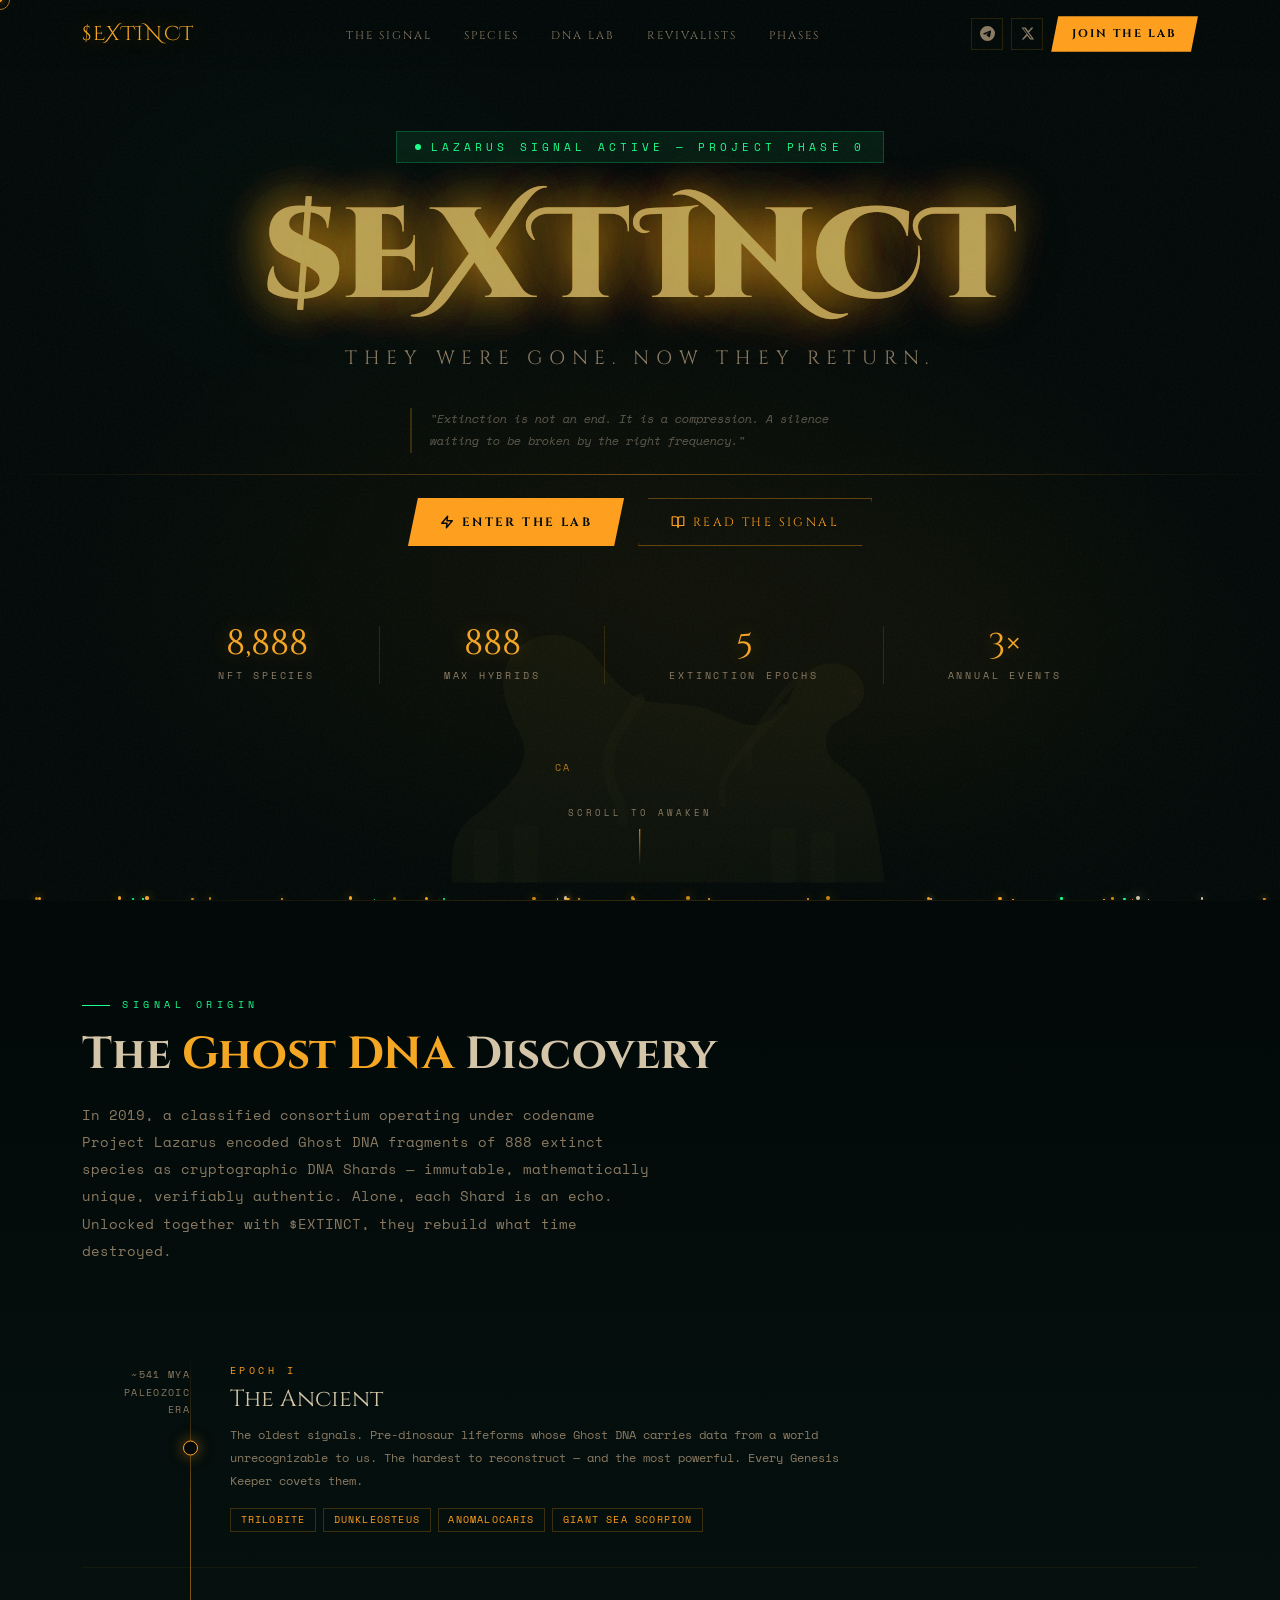
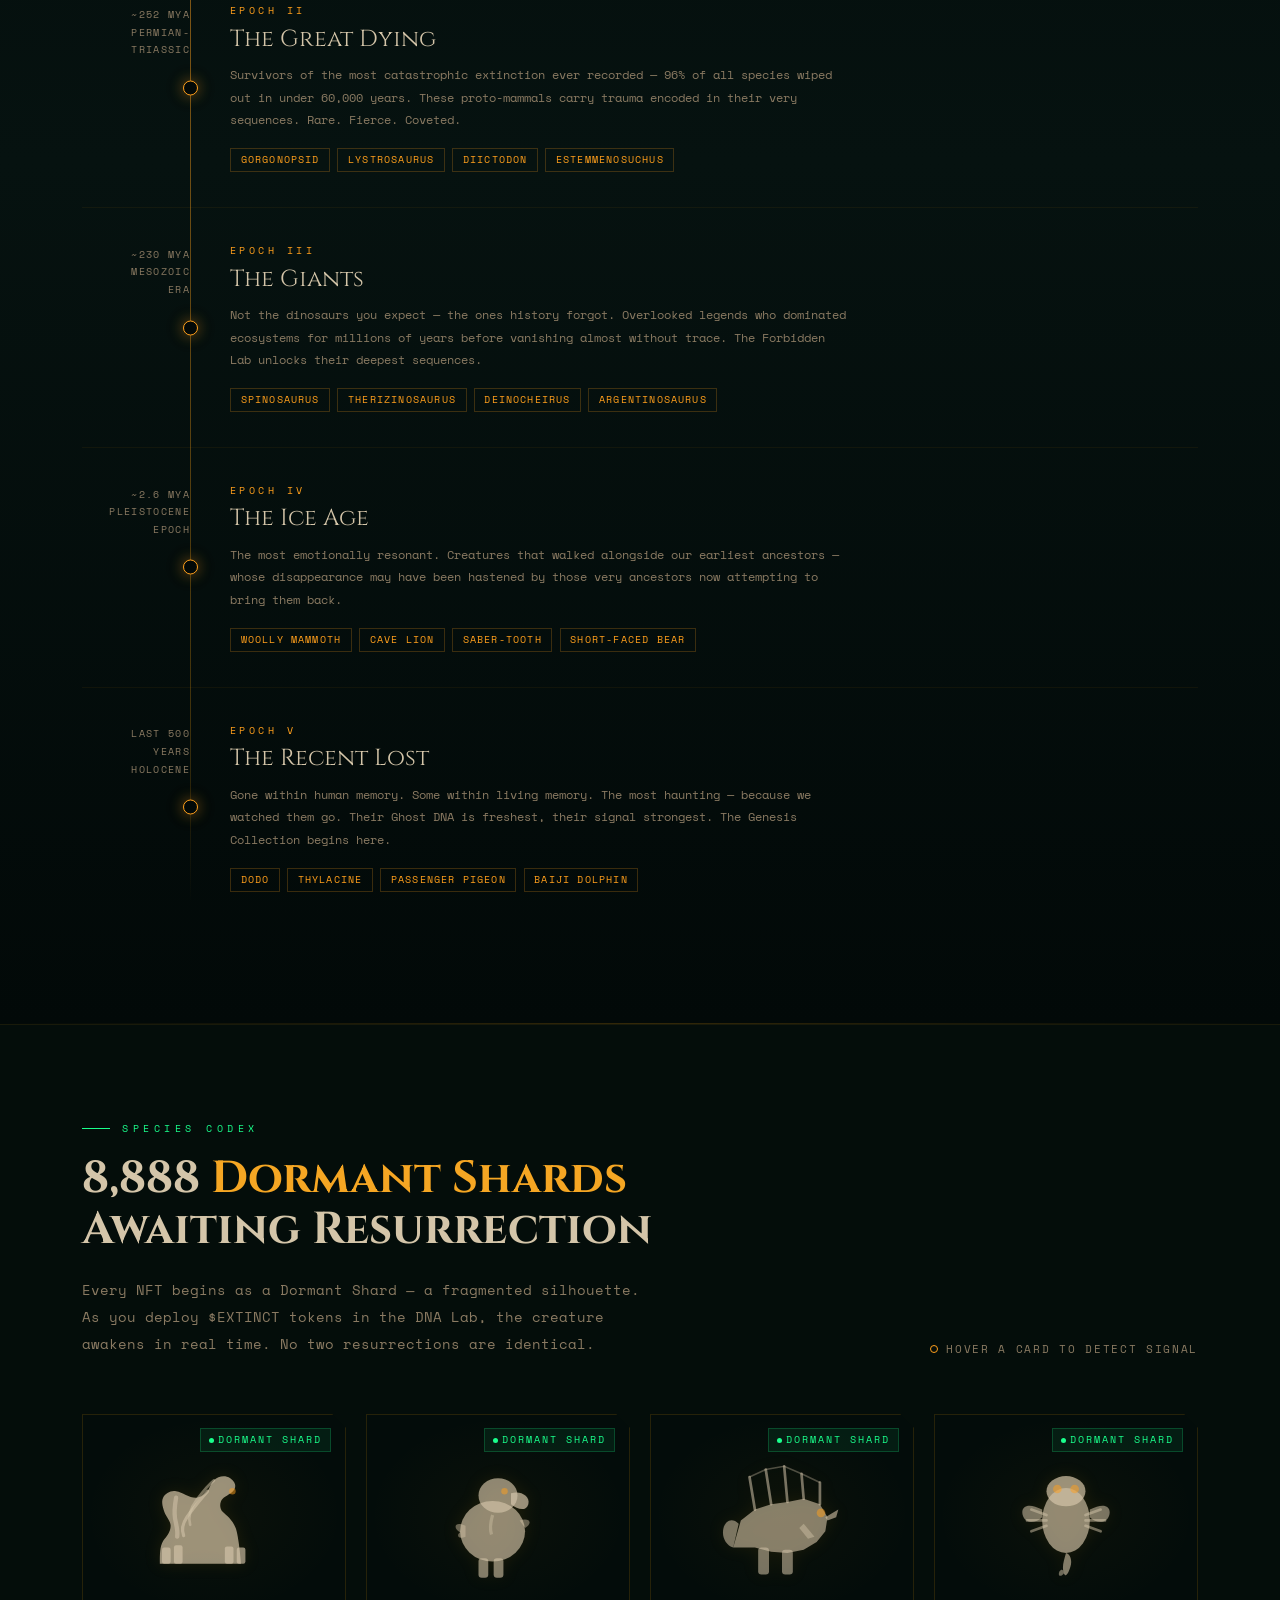
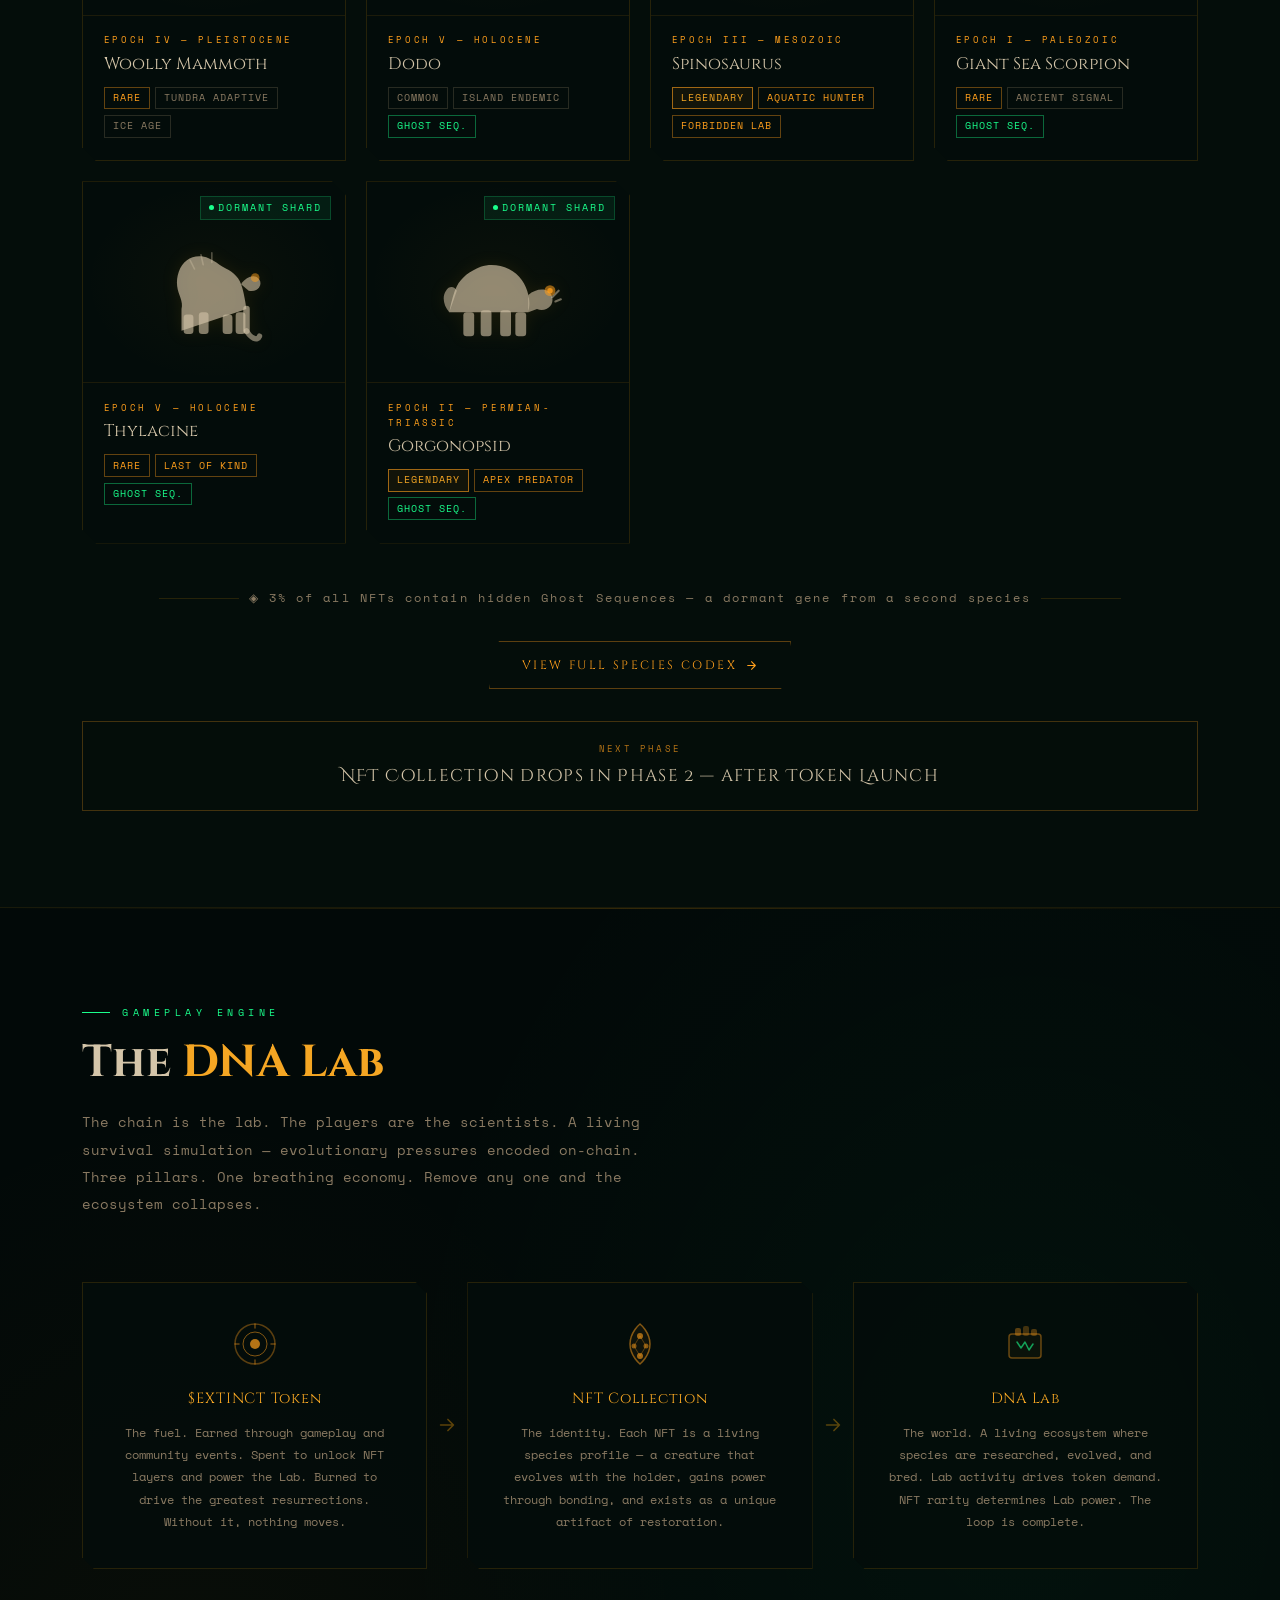
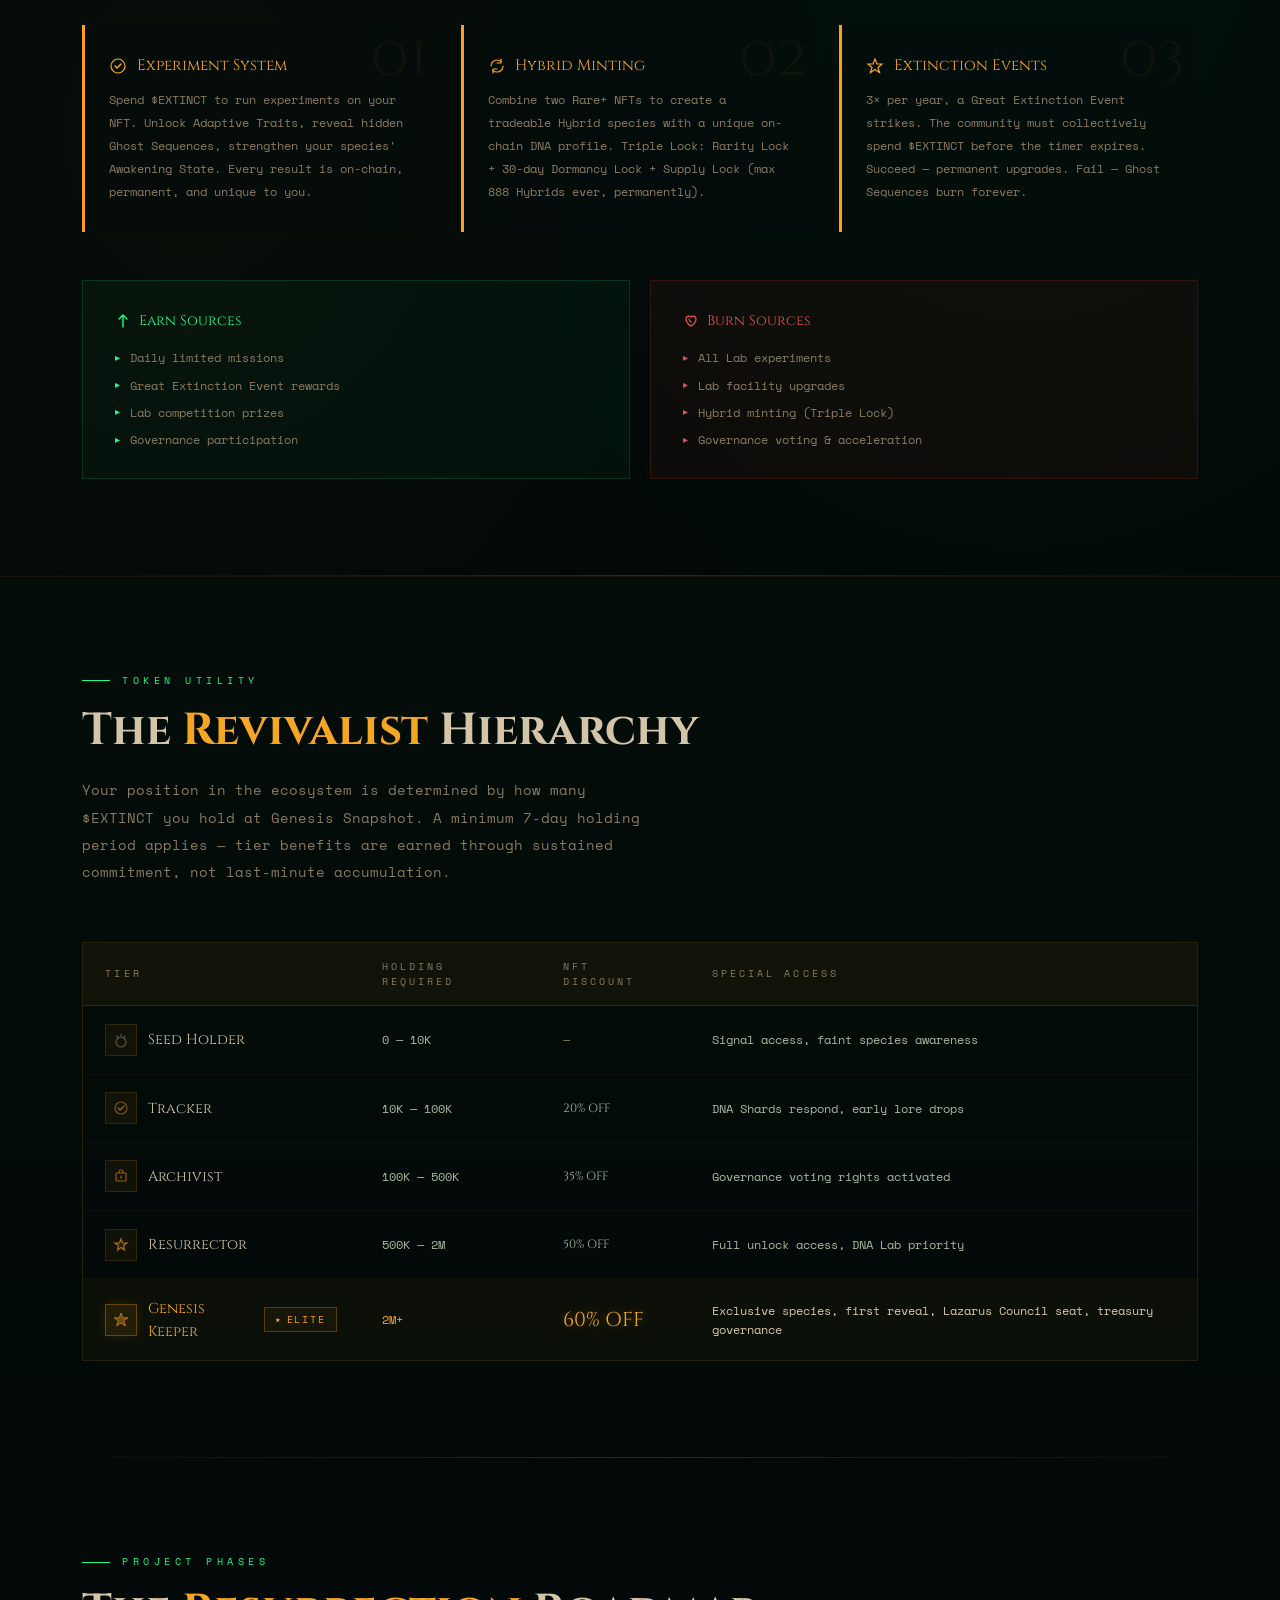
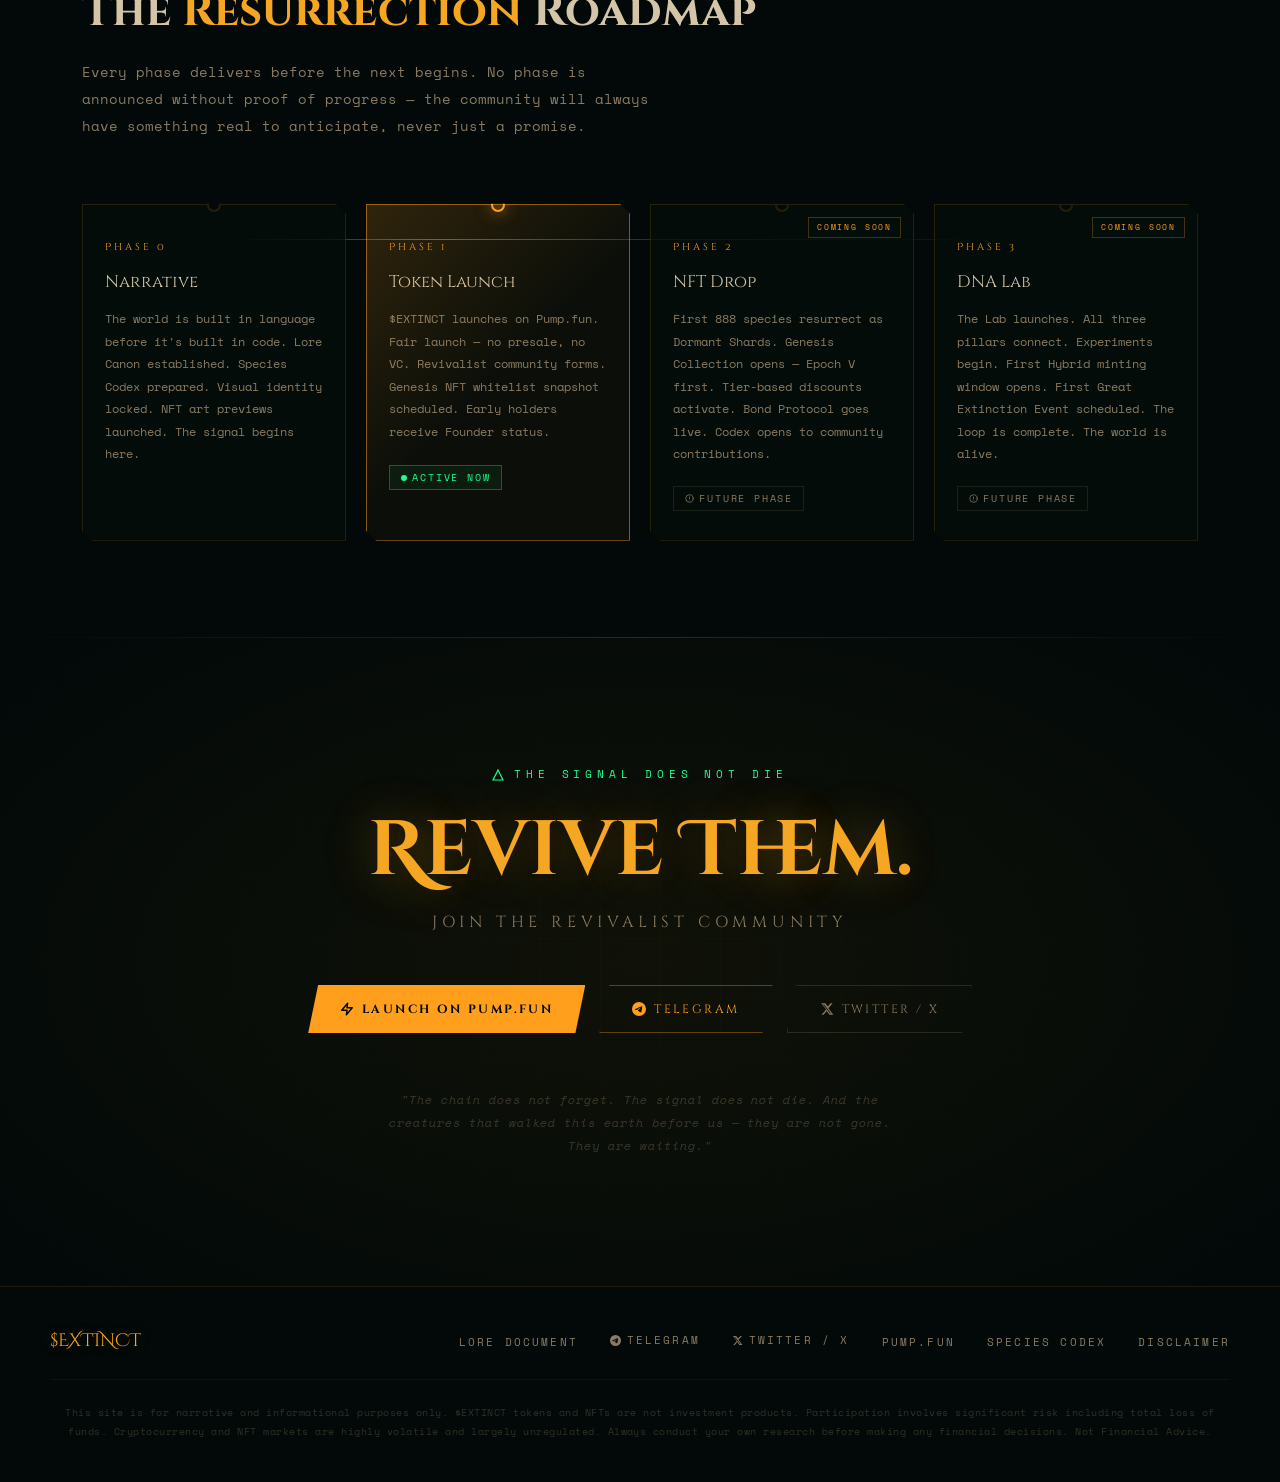
==== commit 394f2904: "index.html" ====
--- a/index.html
+++ b/index.html
@@ -14,6 +14,11 @@
   <link rel="icon" type="image/png" sizes="32x32" href="assets/images/favicon-32.png">
   <link rel="icon" type="image/png" sizes="16x16" href="assets/images/favicon-16.png">
   <link rel="apple-touch-icon" sizes="192x192" href="assets/images/favicon-192.png">
+  <script>
+  if (new Date().getTime() < new Date('2026-03-04T15:00:00.000Z').getTime()) {
+    window.location.replace('coming-soon.html');
+  }
+  </script>
   <meta property="og:image" content="assets/images/extinction_revival.png">
   <link rel="preconnect" href="https://fonts.googleapis.com">
   <link rel="preconnect" href="https://fonts.gstatic.com" crossorigin>
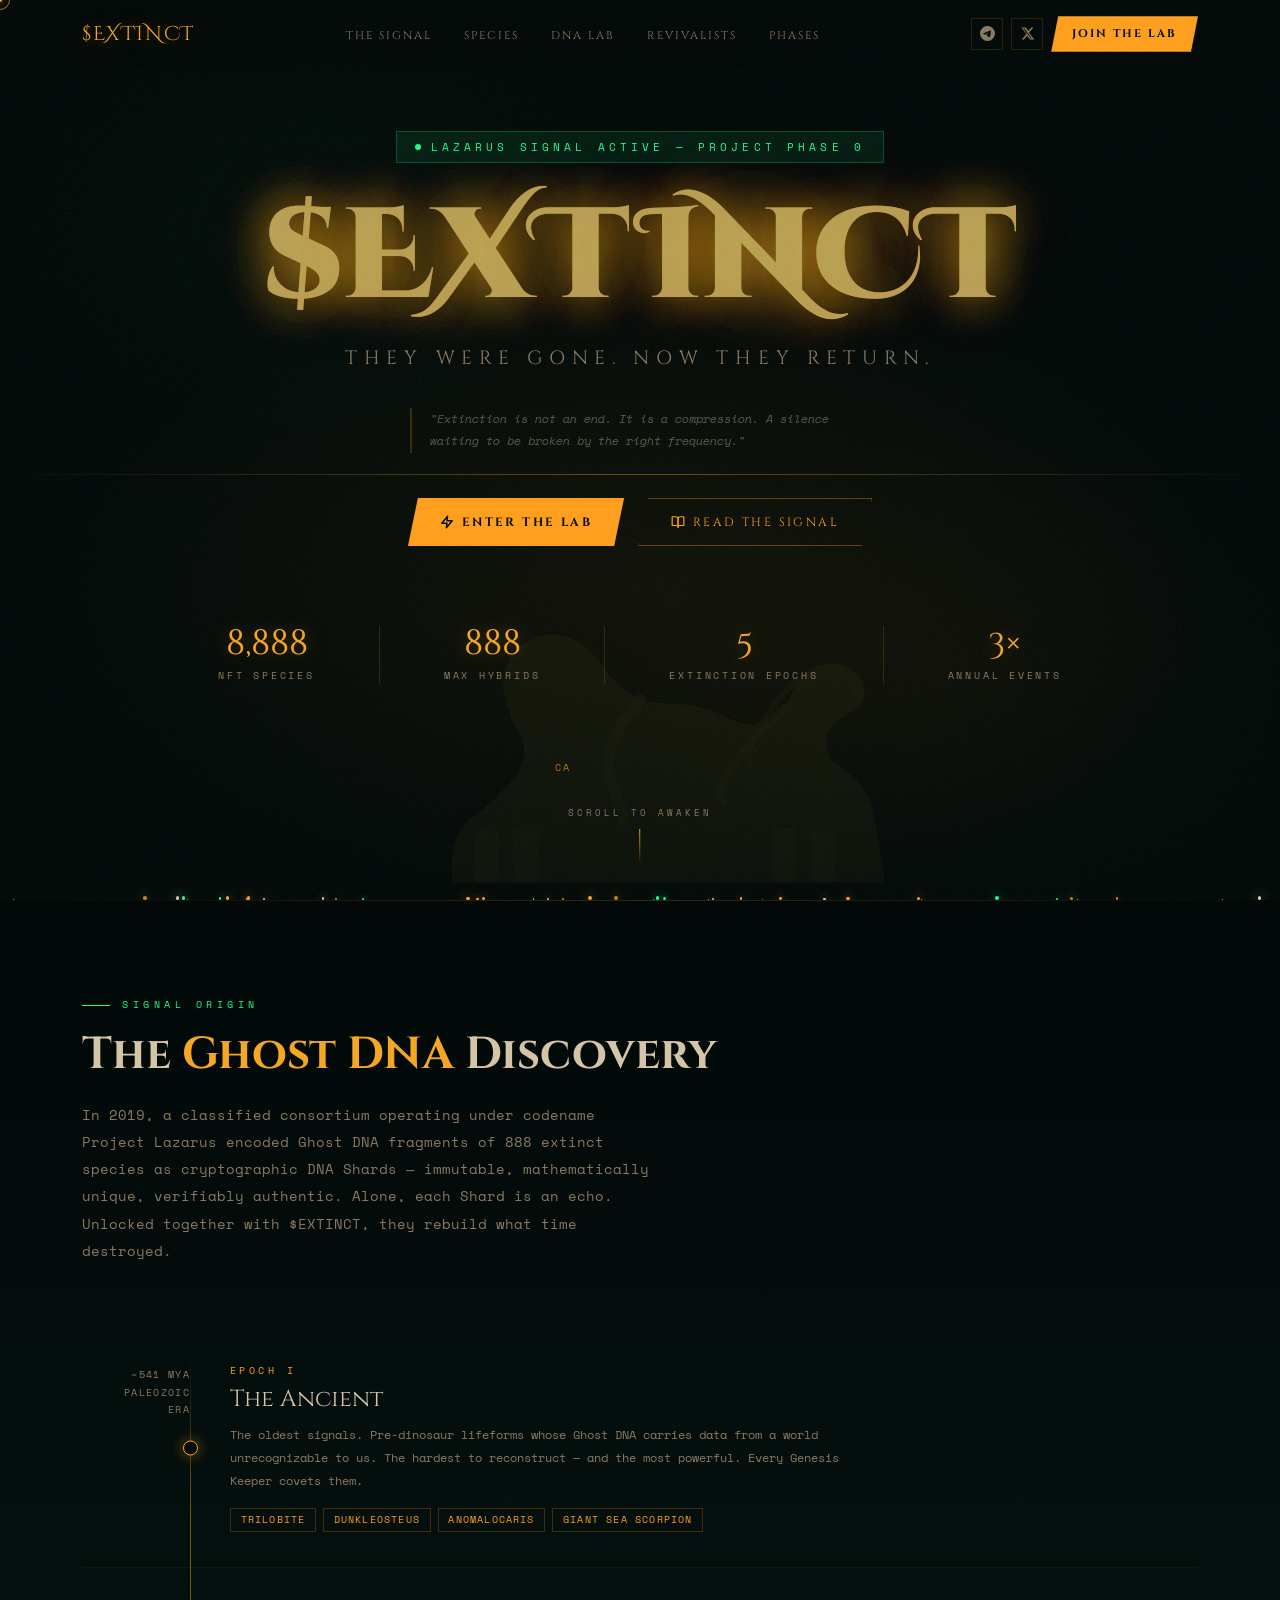
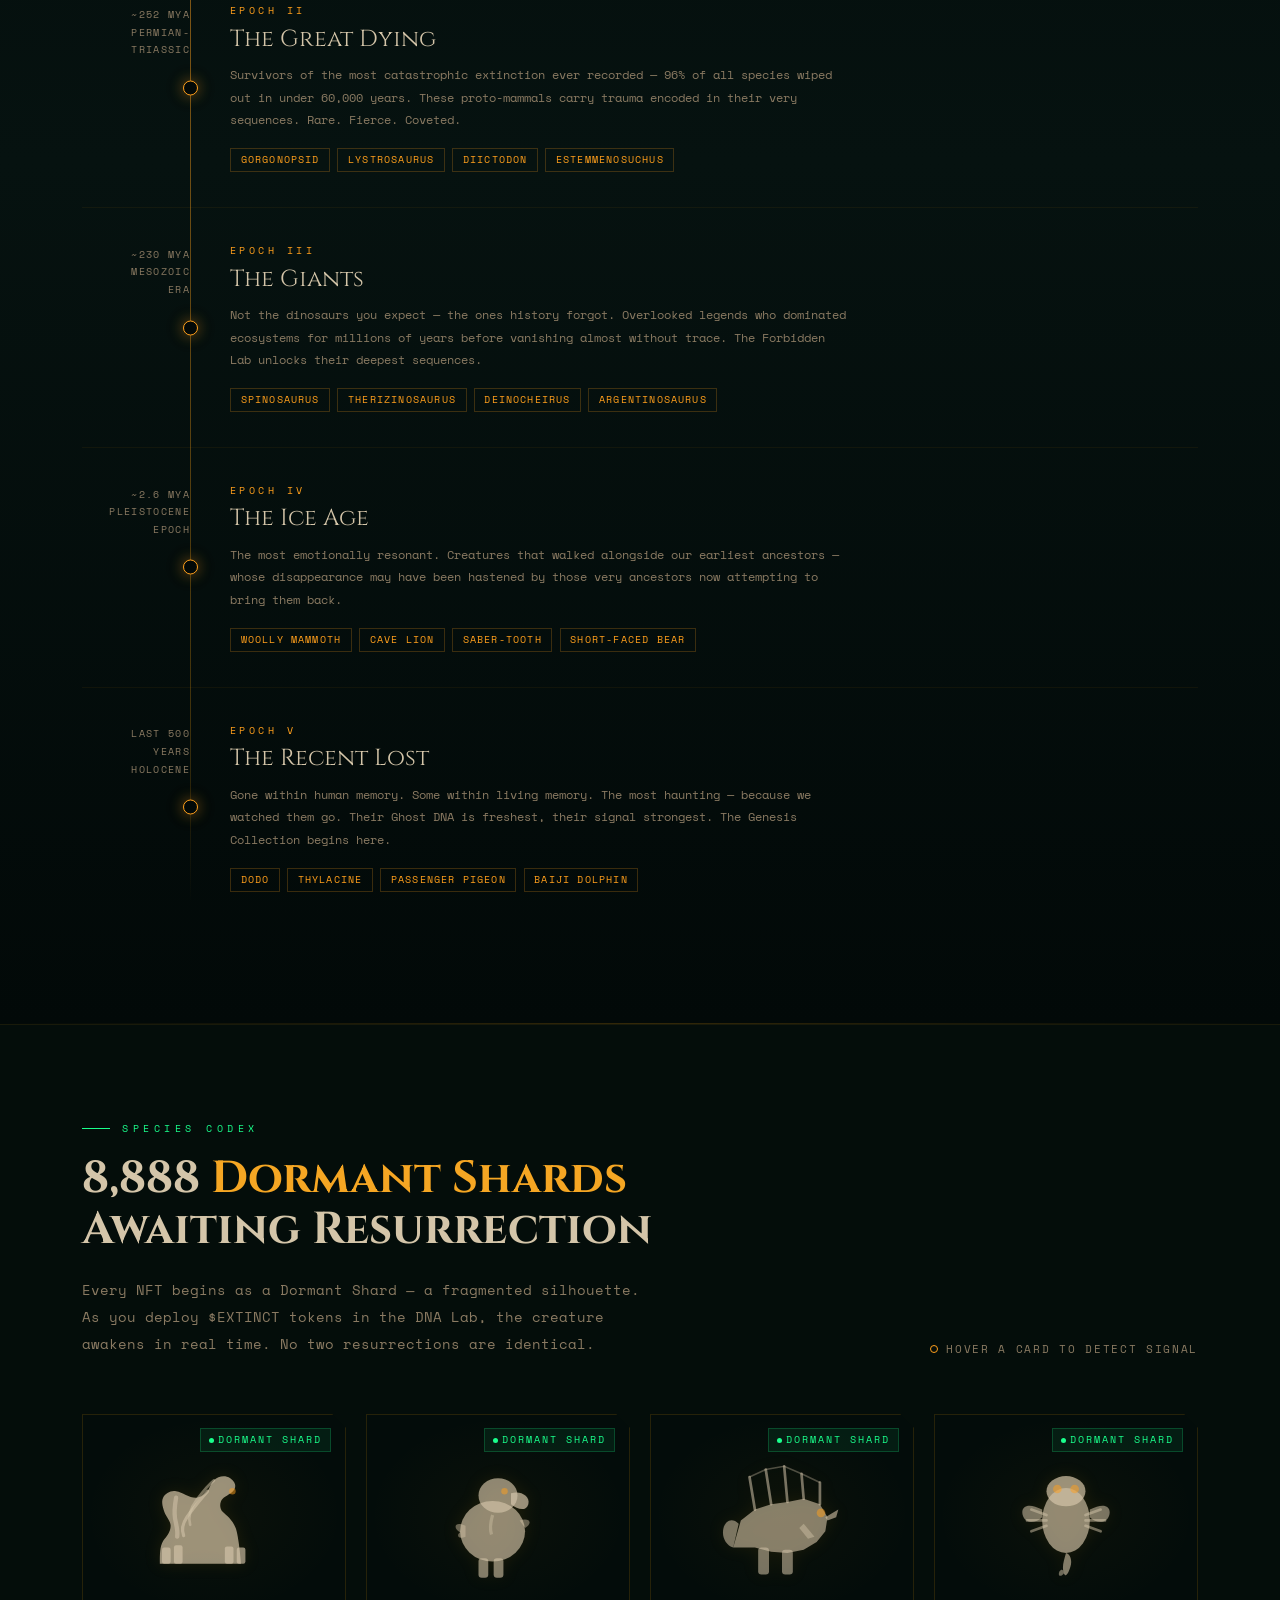
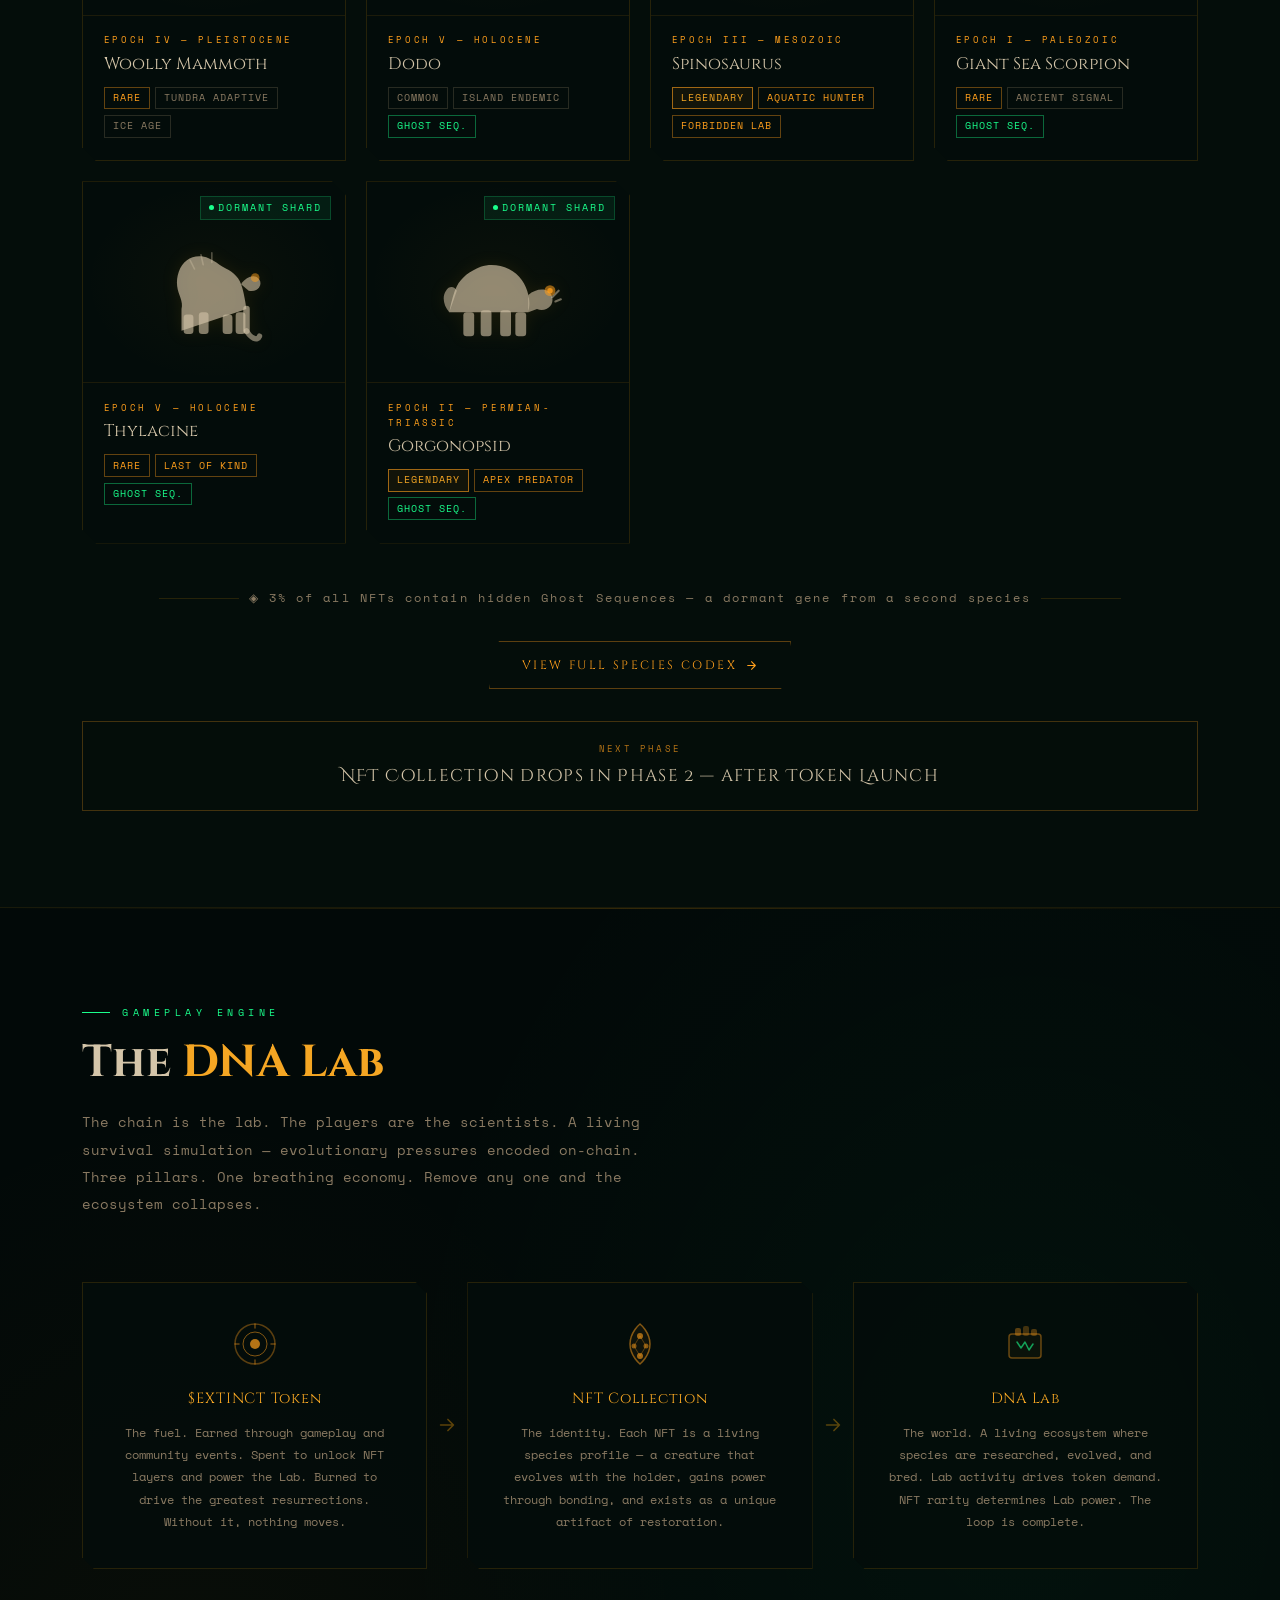
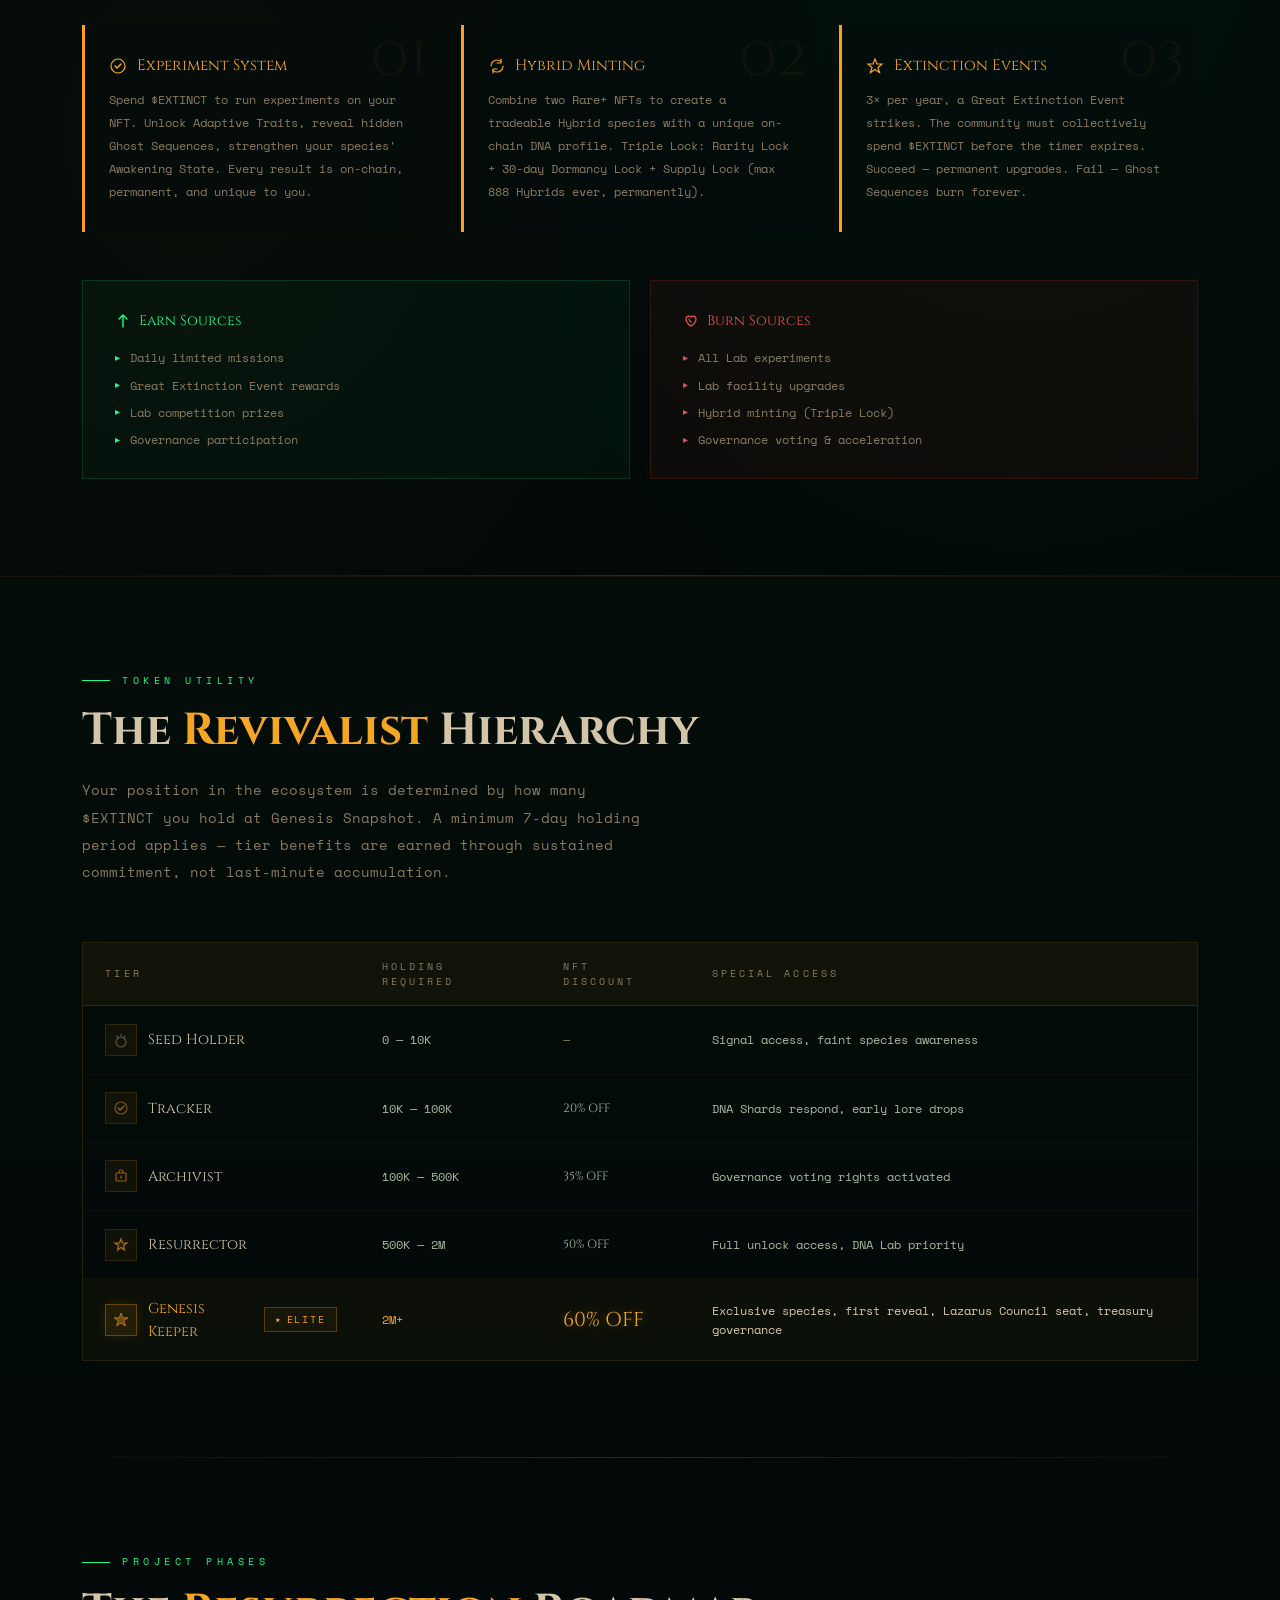
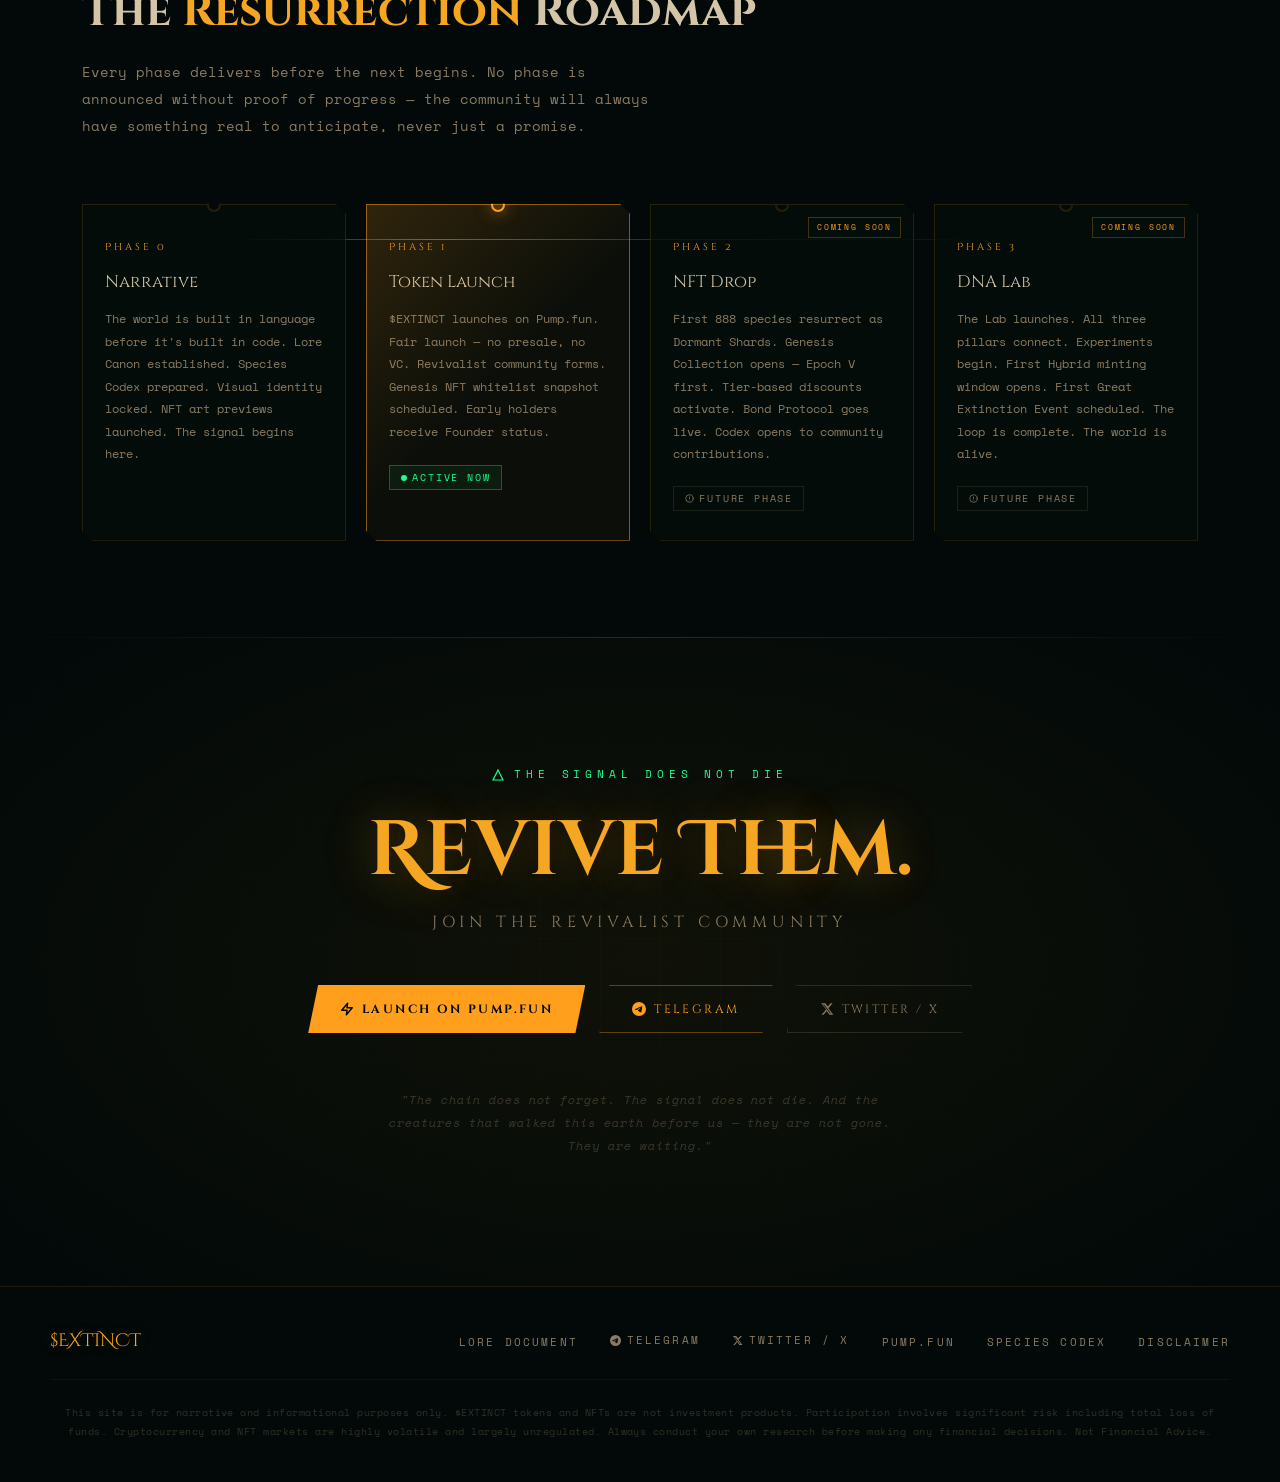
==== commit dd9ac197: "index.html" ====
--- a/index.html
+++ b/index.html
@@ -14,11 +14,6 @@
   <link rel="icon" type="image/png" sizes="32x32" href="assets/images/favicon-32.png">
   <link rel="icon" type="image/png" sizes="16x16" href="assets/images/favicon-16.png">
   <link rel="apple-touch-icon" sizes="192x192" href="assets/images/favicon-192.png">
-  <script>
-  if (new Date().getTime() < new Date('2026-03-04T15:00:00.000Z').getTime()) {
-    window.location.replace('coming-soon.html');
-  }
-  </script>
   <meta property="og:image" content="assets/images/extinction_revival.png">
   <link rel="preconnect" href="https://fonts.googleapis.com">
   <link rel="preconnect" href="https://fonts.gstatic.com" crossorigin>
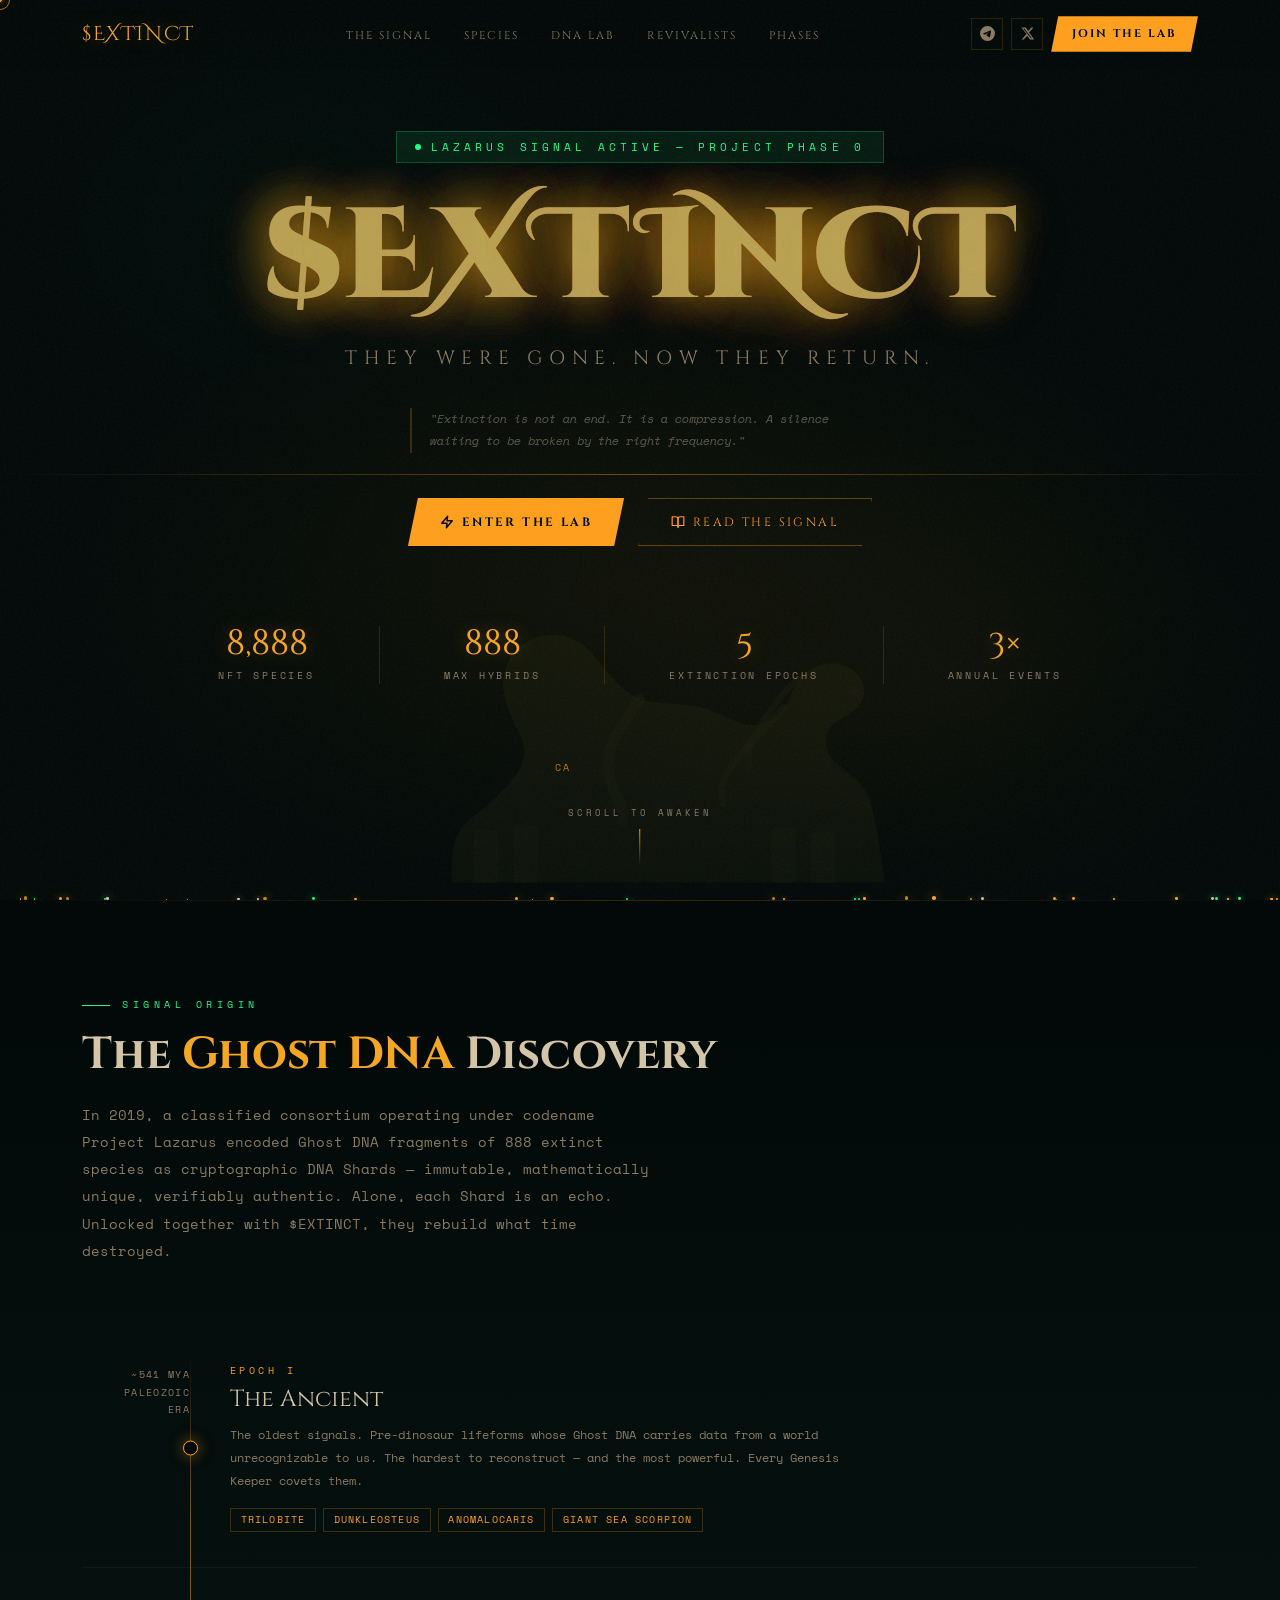
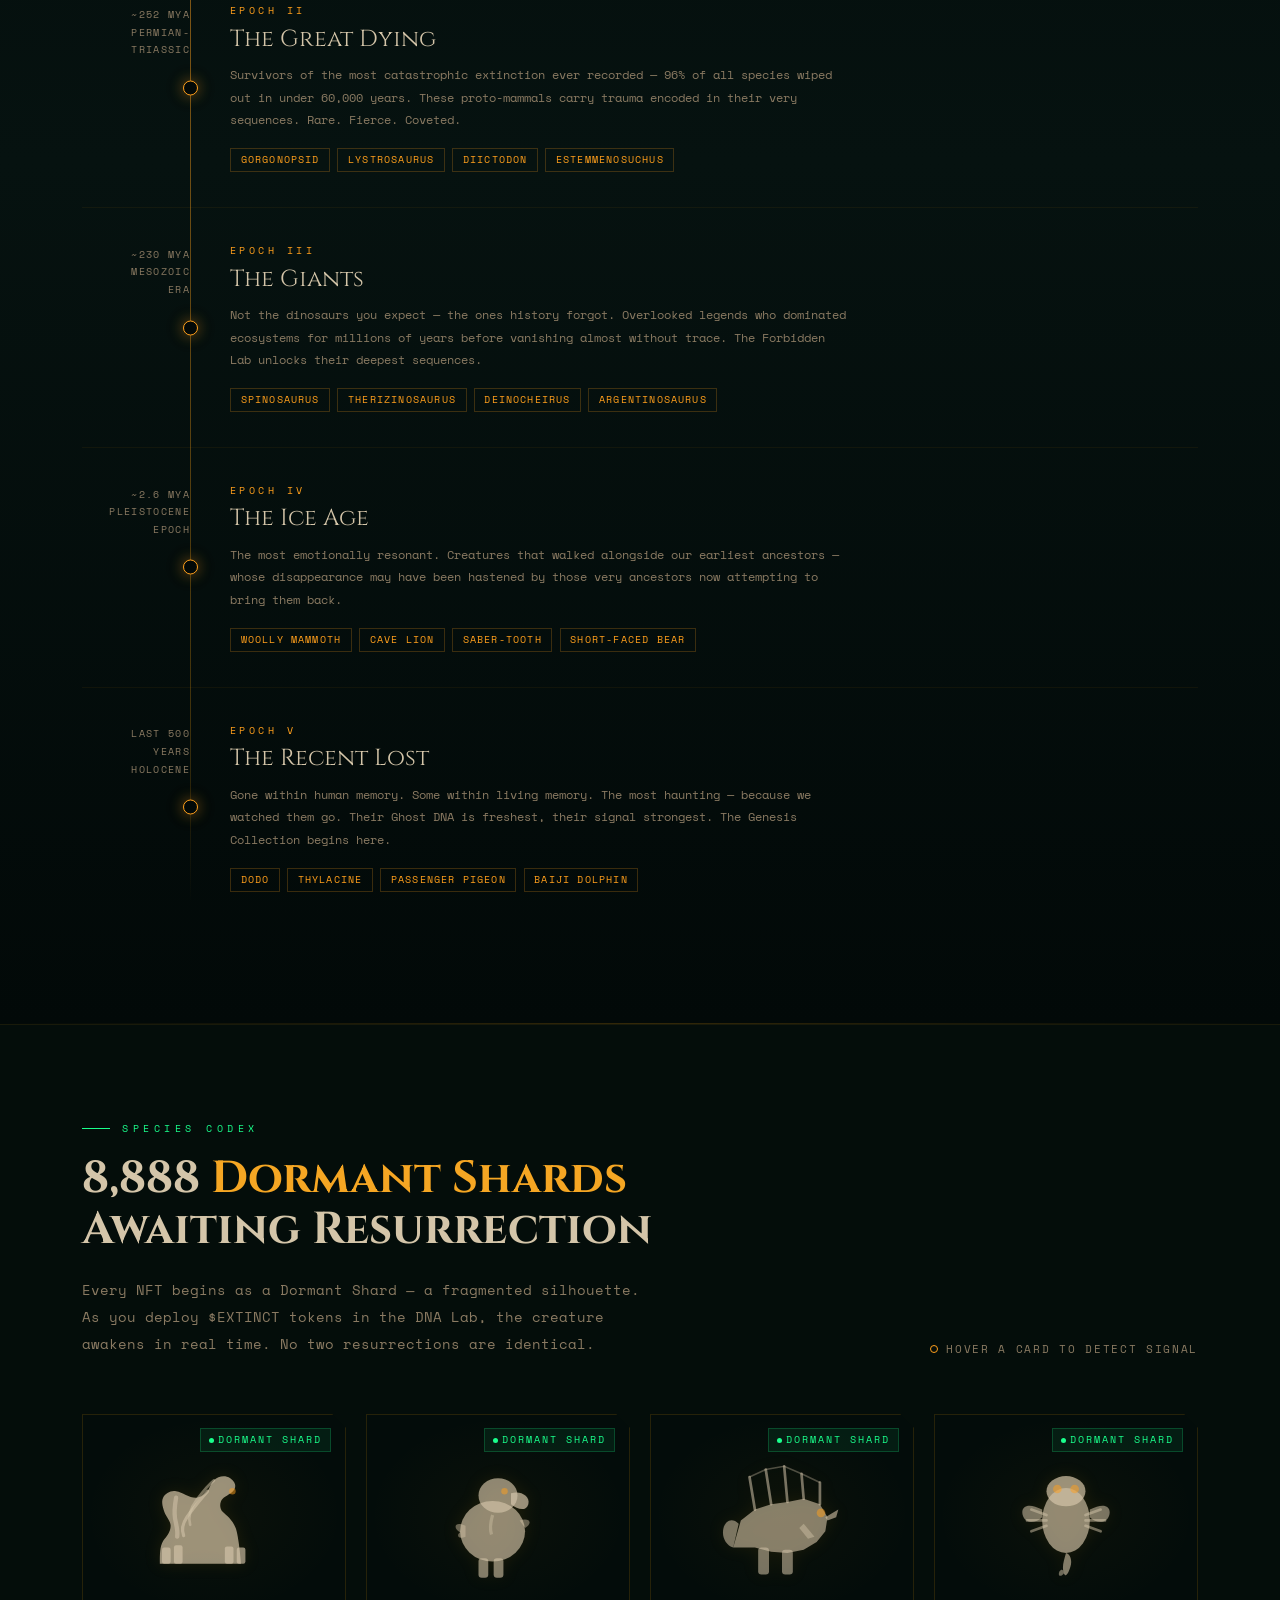
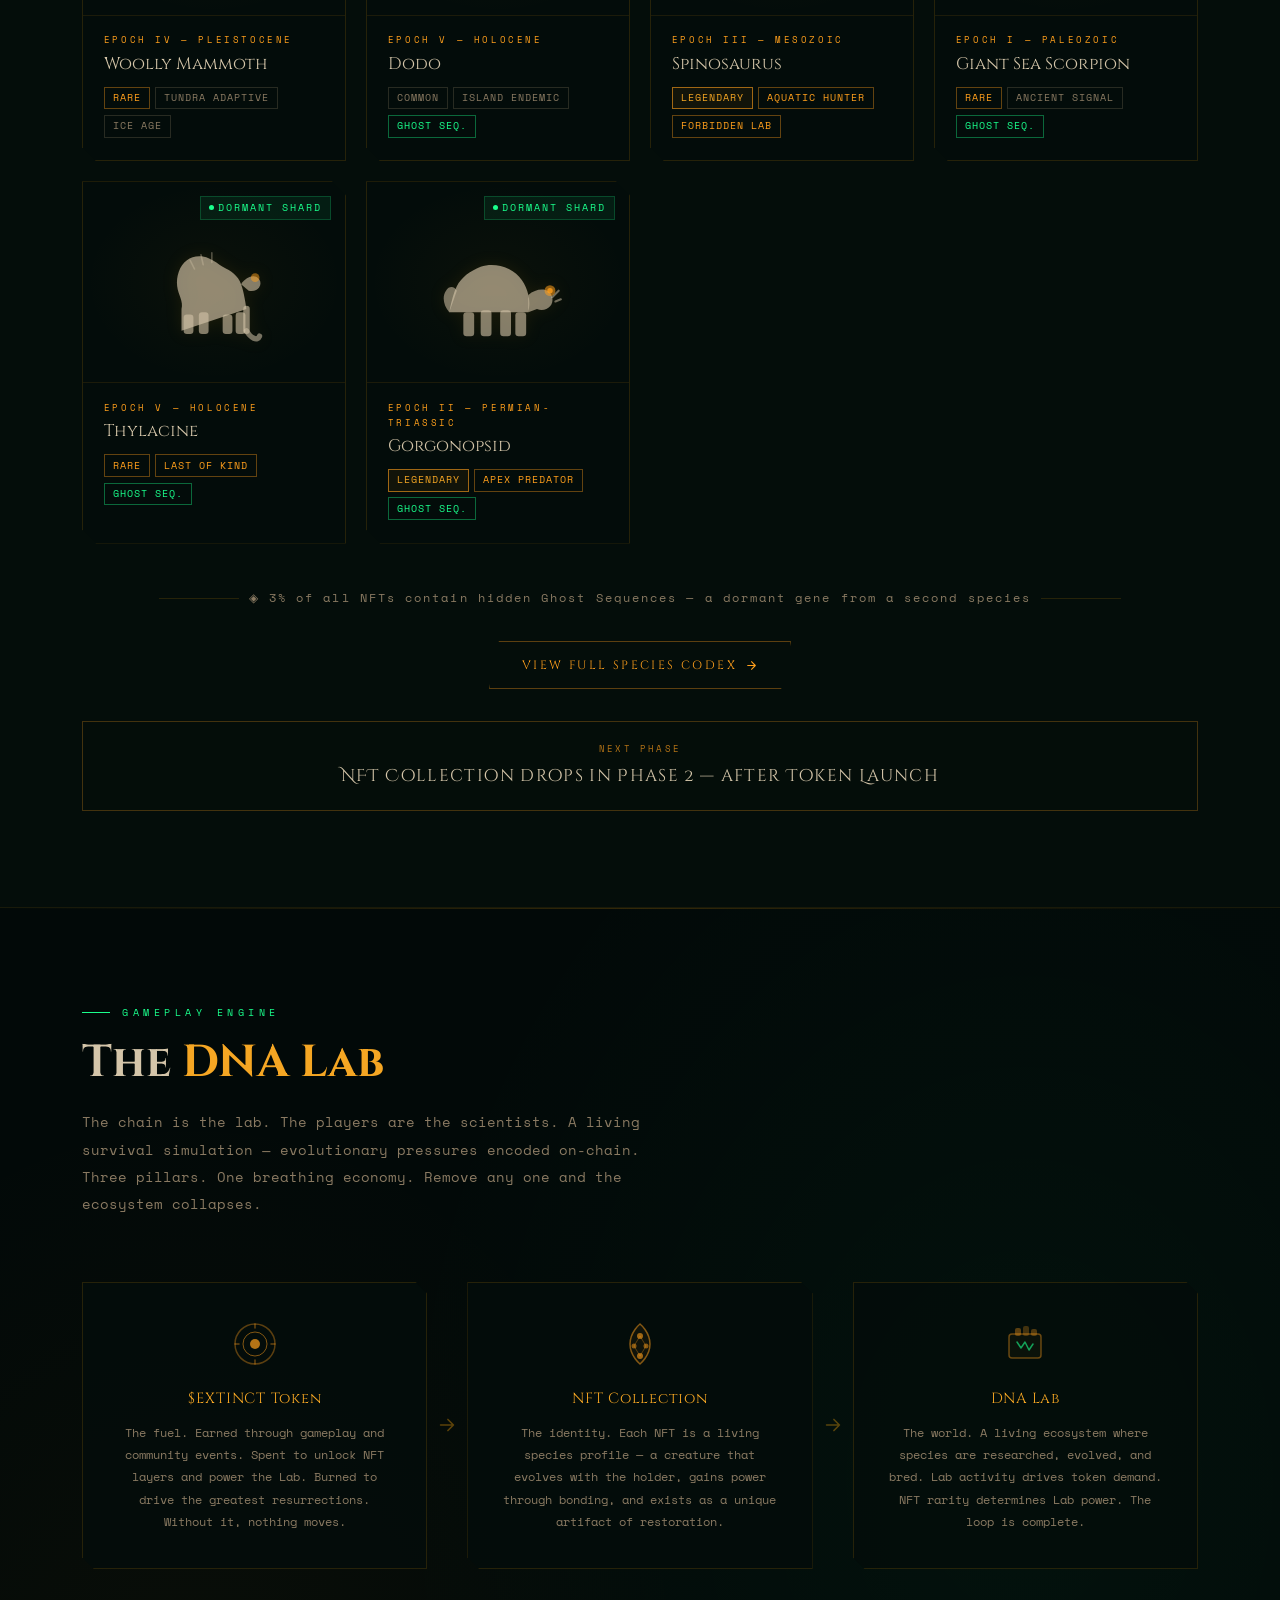
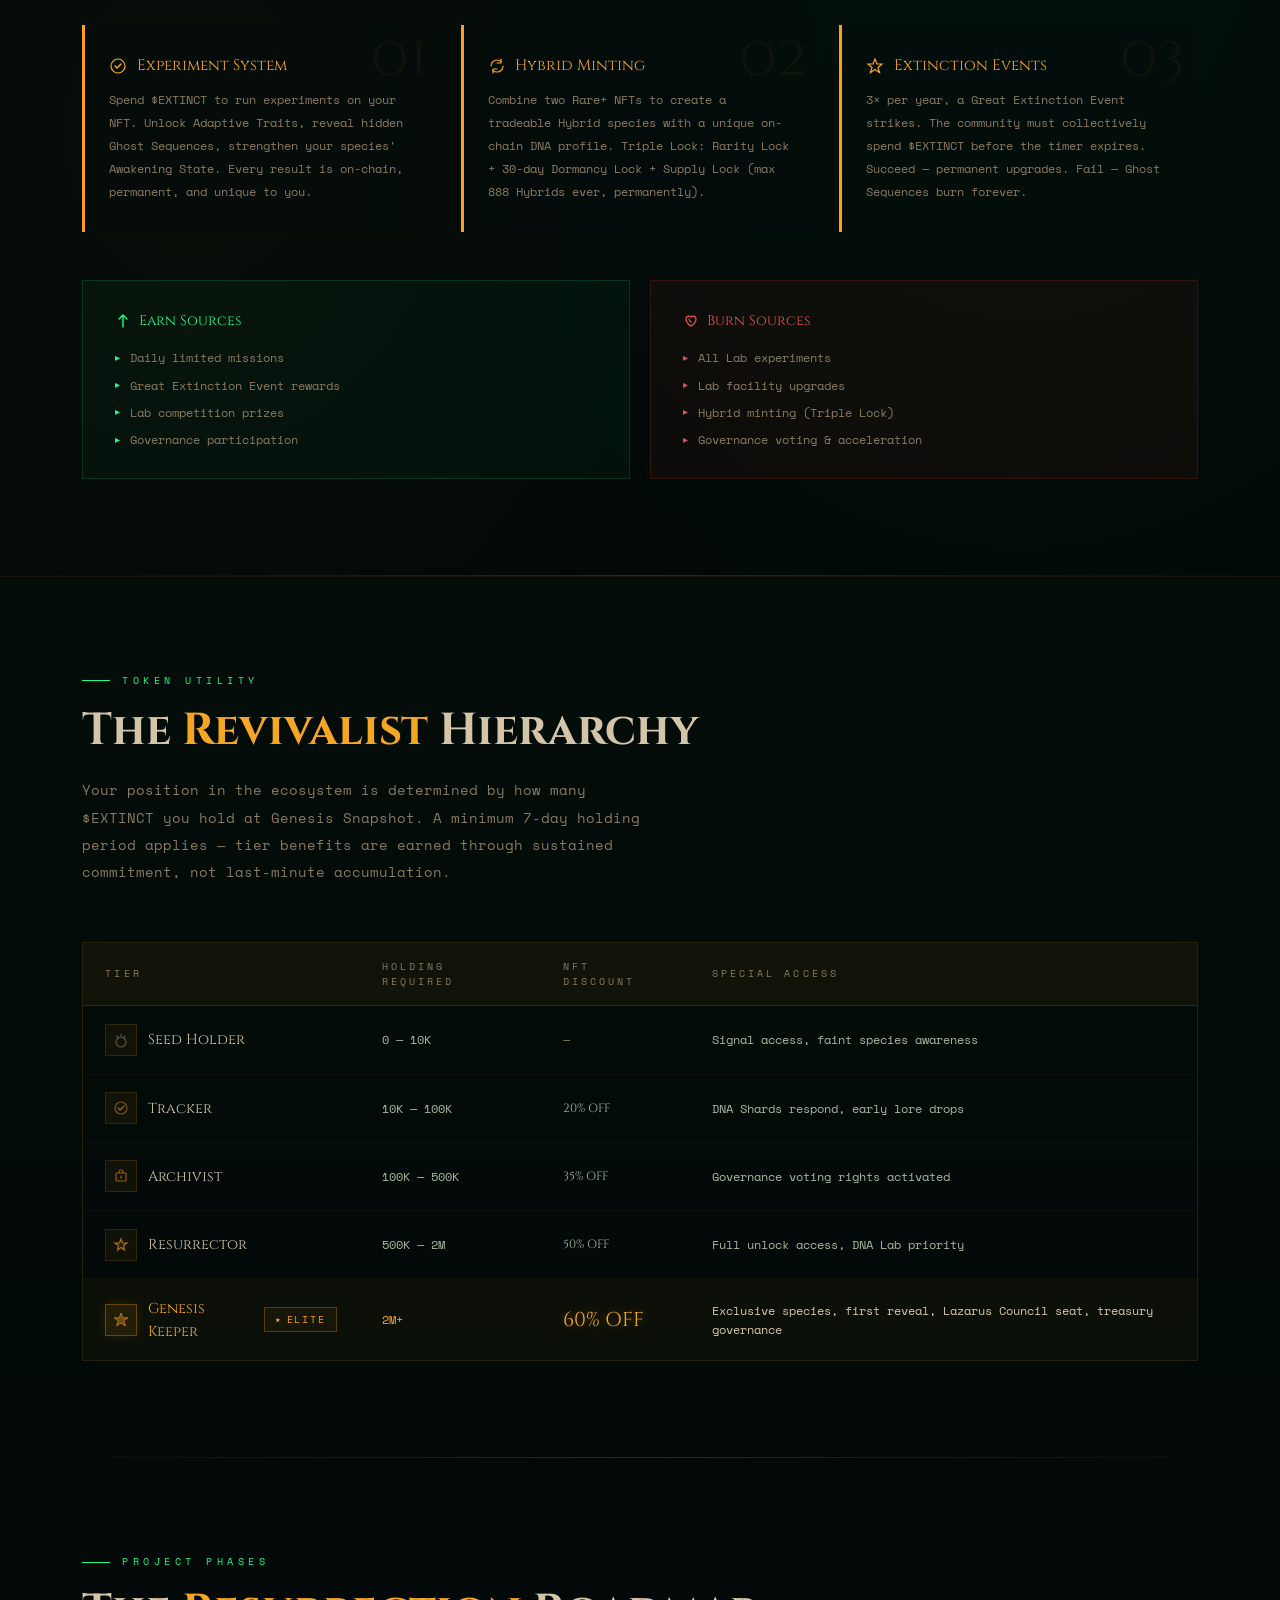
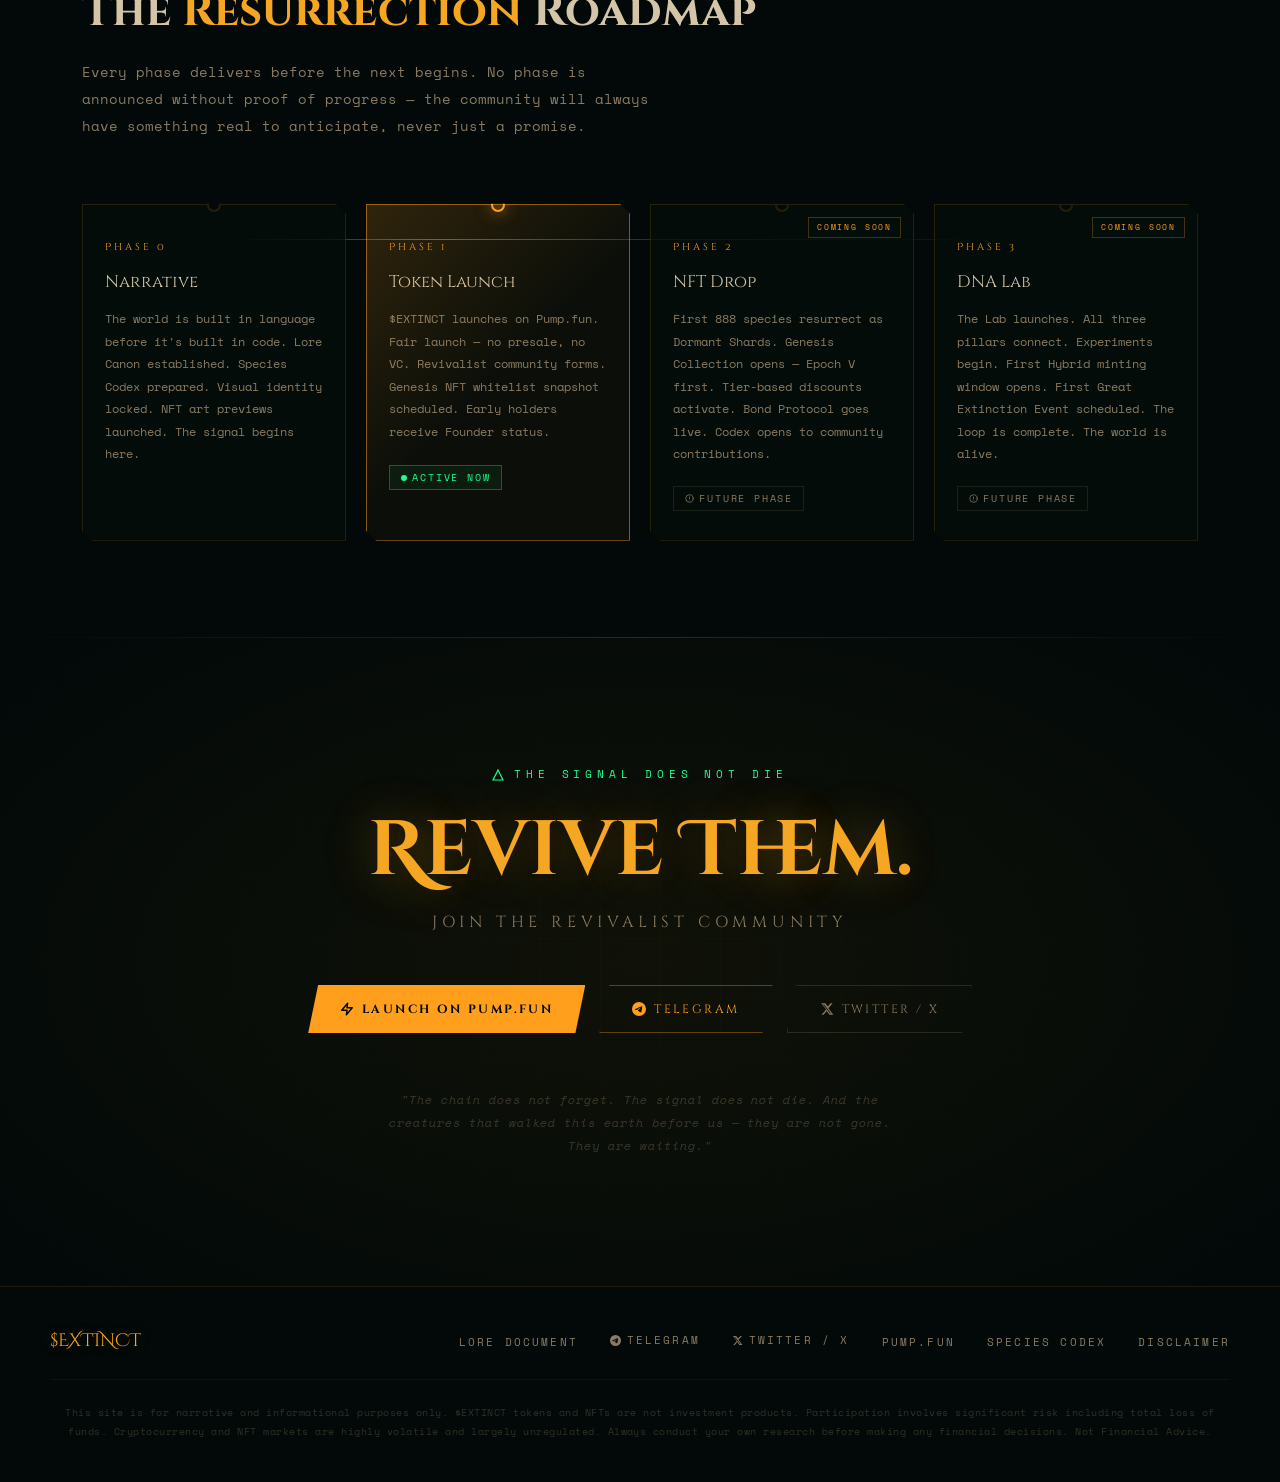
==== commit 5dc899c0: "index.html" ====
--- a/index.html
+++ b/index.html
@@ -342,7 +342,7 @@
     </div>
     <div class="countdown-date">
       <svg width="11" height="11" viewBox="0 0 24 24" fill="none" stroke="currentColor" stroke-width="2" stroke-linecap="round" stroke-linejoin="round" style="display:inline-block;vertical-align:middle;margin-right:0.35rem;opacity:0.7" aria-hidden="true"><rect x="3" y="4" width="18" height="18" rx="2"/><line x1="16" y1="2" x2="16" y2="6"/><line x1="8" y1="2" x2="8" y2="6"/><line x1="3" y1="10" x2="21" y2="10"/></svg>
-      <span>04 March 2026 · Wednesday · 3:00 PM UTC</span> — Pump.fun Fair Launch · No Presale · No VC
+      <span>Launch Date — Coming Soon</span> — Pump.fun Fair Launch · No Presale · No VC
     </div>
   </div>
 
@@ -694,7 +694,7 @@
           <div class="phase-launch-date">
             <span class="launch-date-pill">
               <svg width="10" height="10" viewBox="0 0 24 24" fill="none" stroke="currentColor" stroke-width="2" stroke-linecap="round" stroke-linejoin="round" aria-hidden="true"><rect x="3" y="4" width="18" height="18" rx="2"/><line x1="16" y1="2" x2="16" y2="6"/><line x1="8" y1="2" x2="8" y2="6"/><line x1="3" y1="10" x2="21" y2="10"/></svg>
-              04 Mar 2026 · 3:00 PM UTC
+              Launch Date — Coming Soon
             </span>
             <span class="badge badge-soon">
               <svg width="9" height="9" viewBox="0 0 24 24" fill="none" stroke="currentColor" stroke-width="2.5" stroke-linecap="round" stroke-linejoin="round" aria-hidden="true"><circle cx="12" cy="12" r="10"/><polyline points="12 6 12 12 16 14"/></svg>
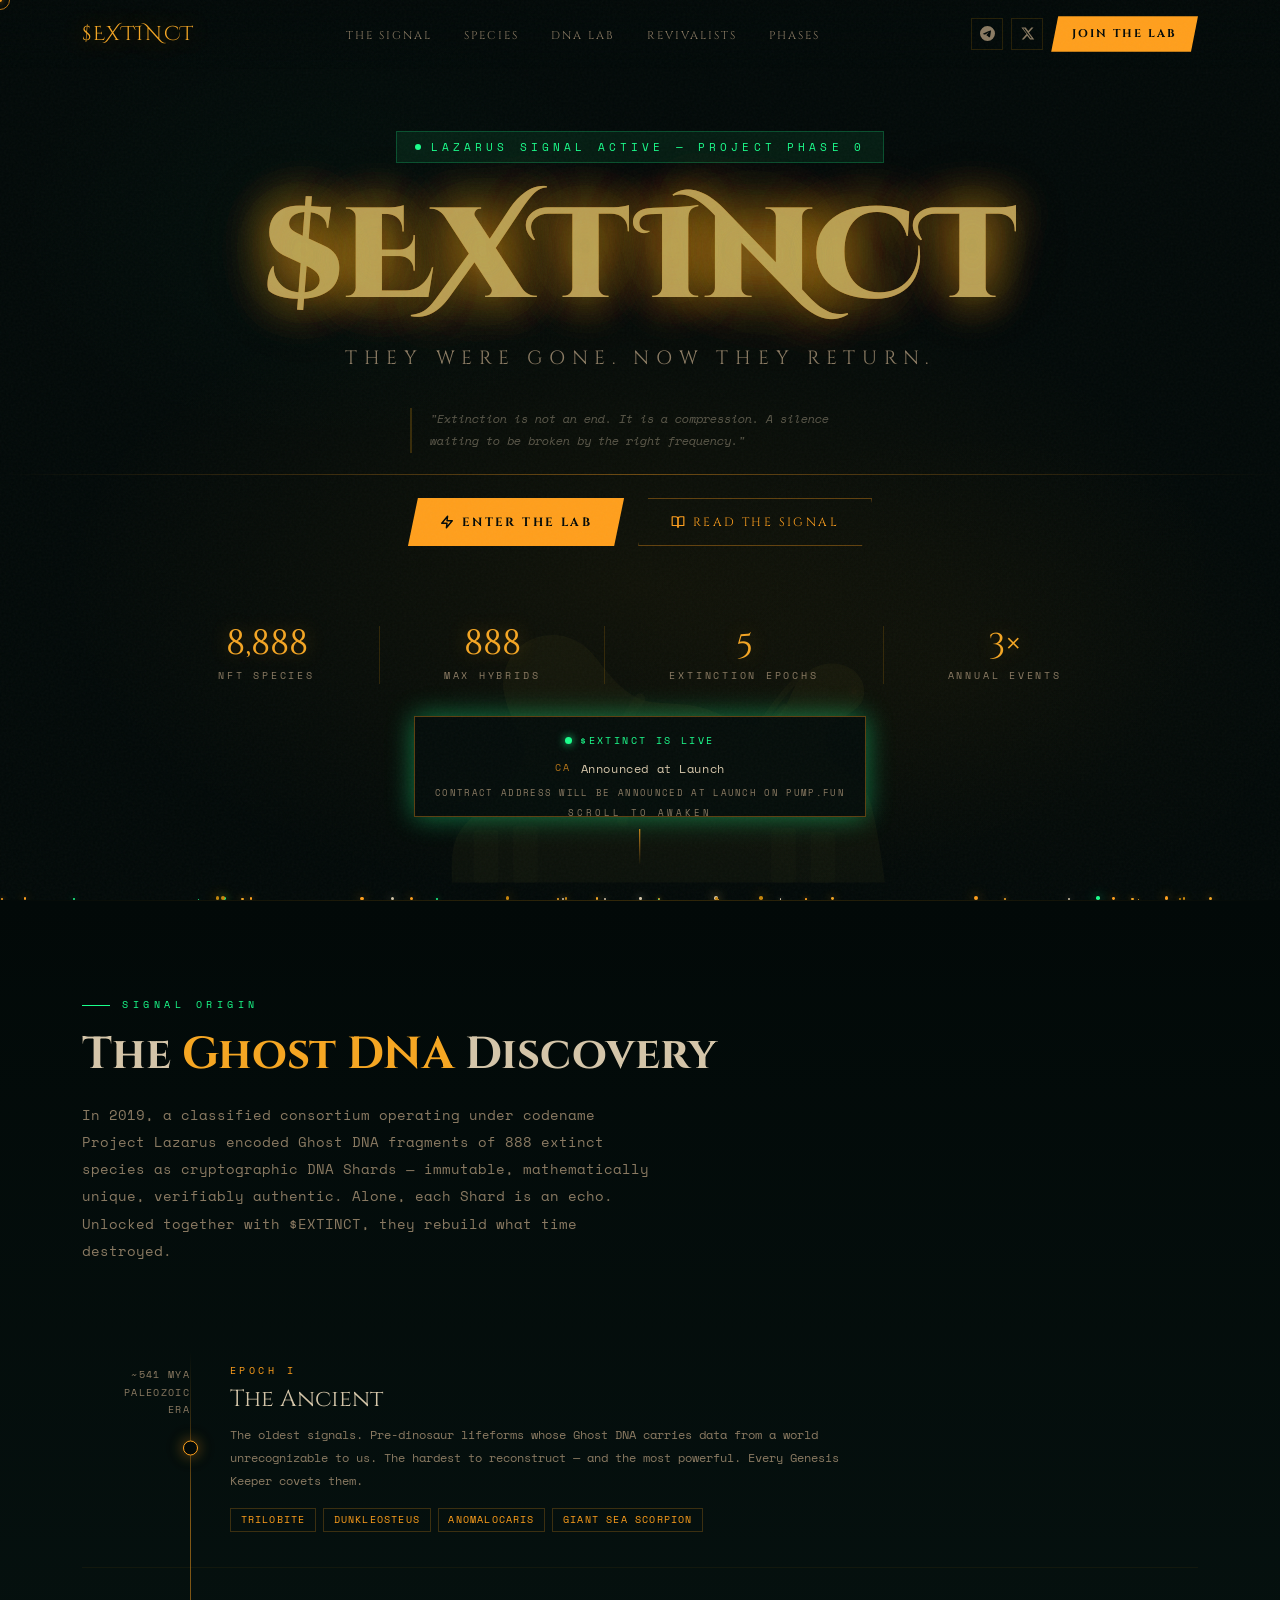
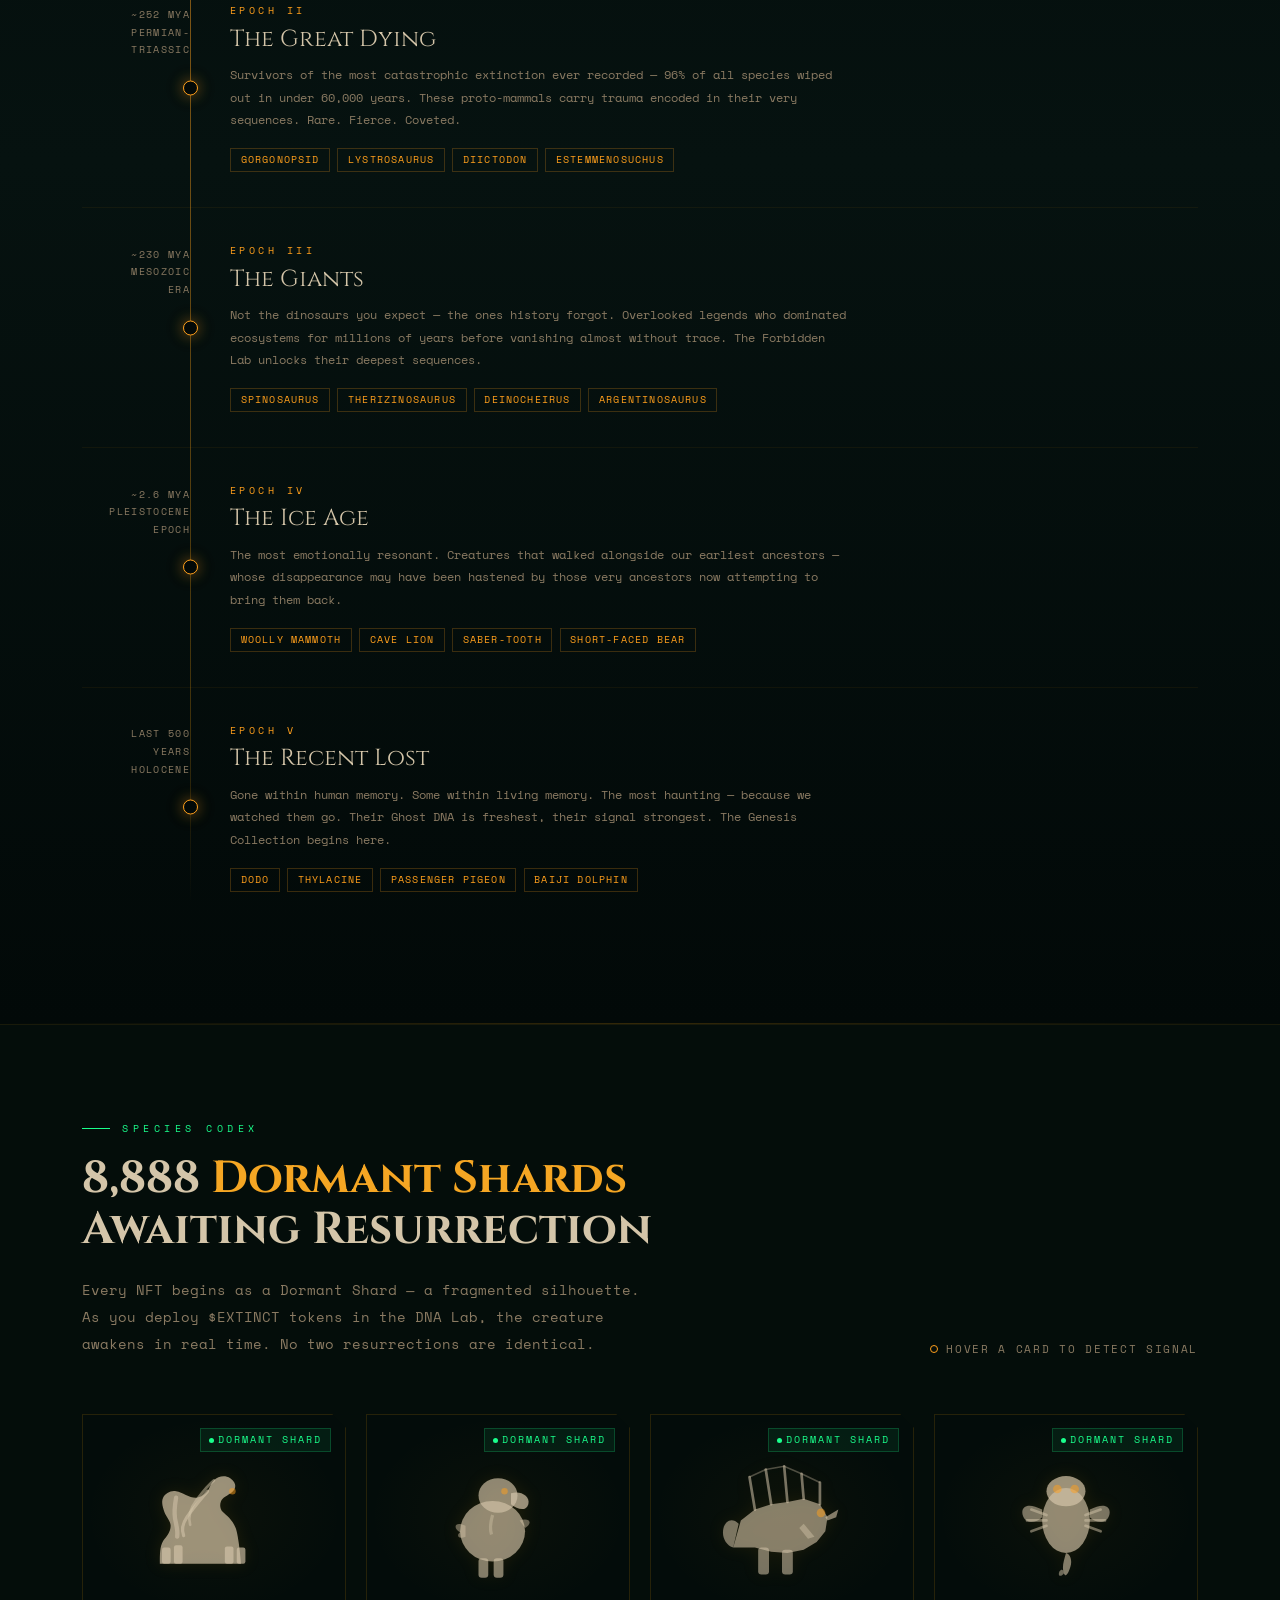
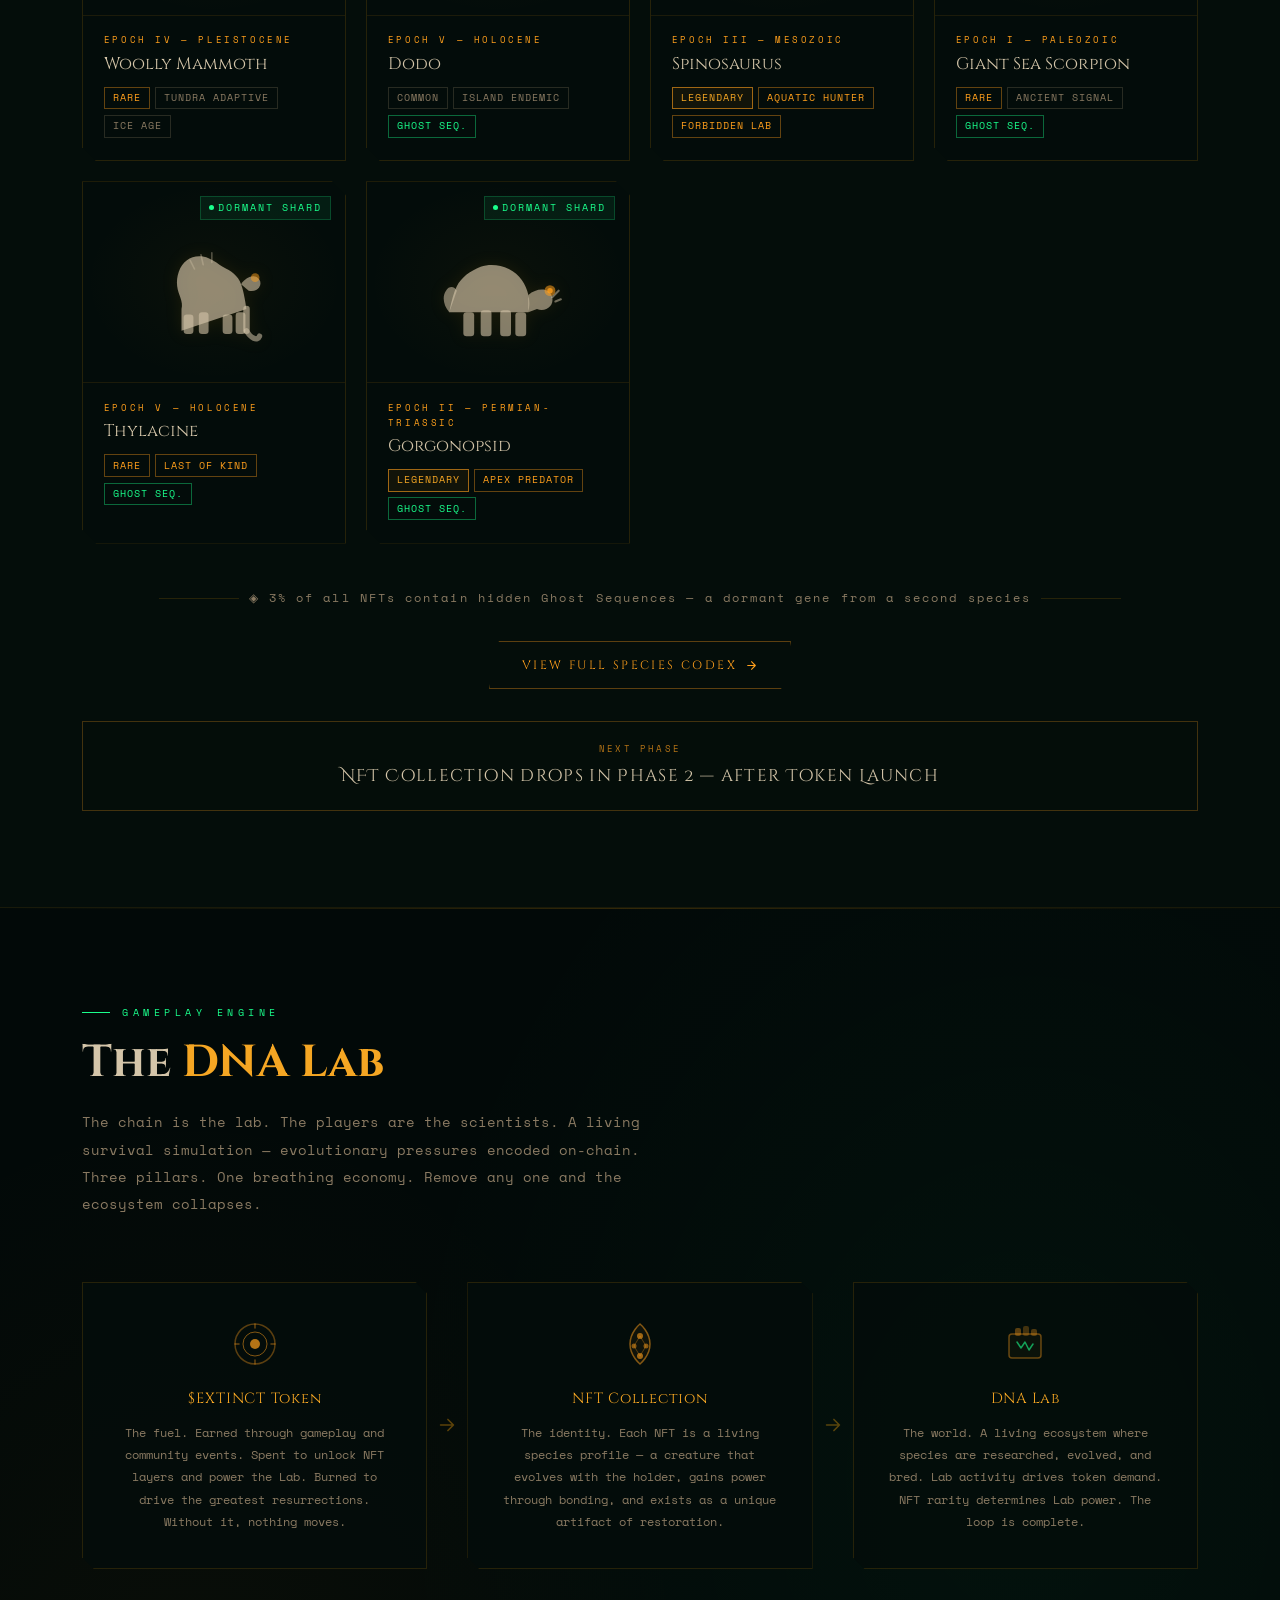
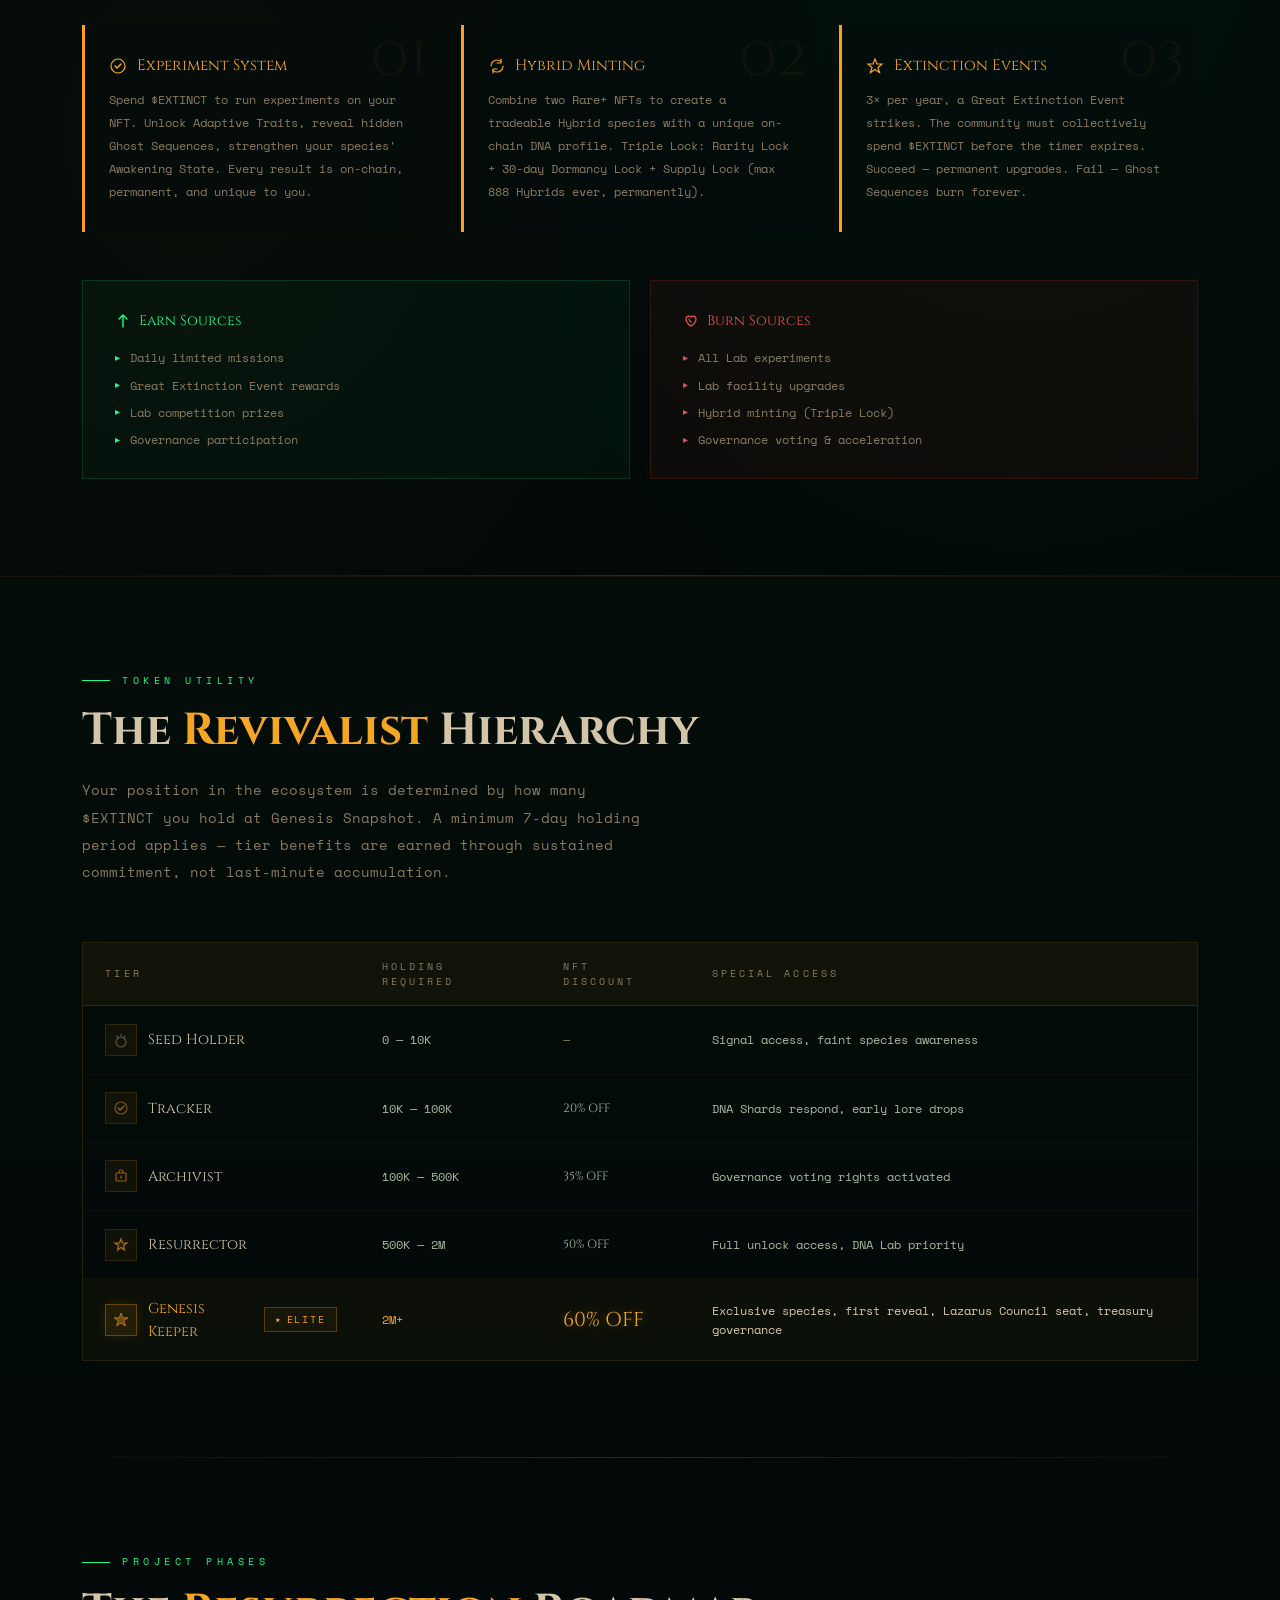
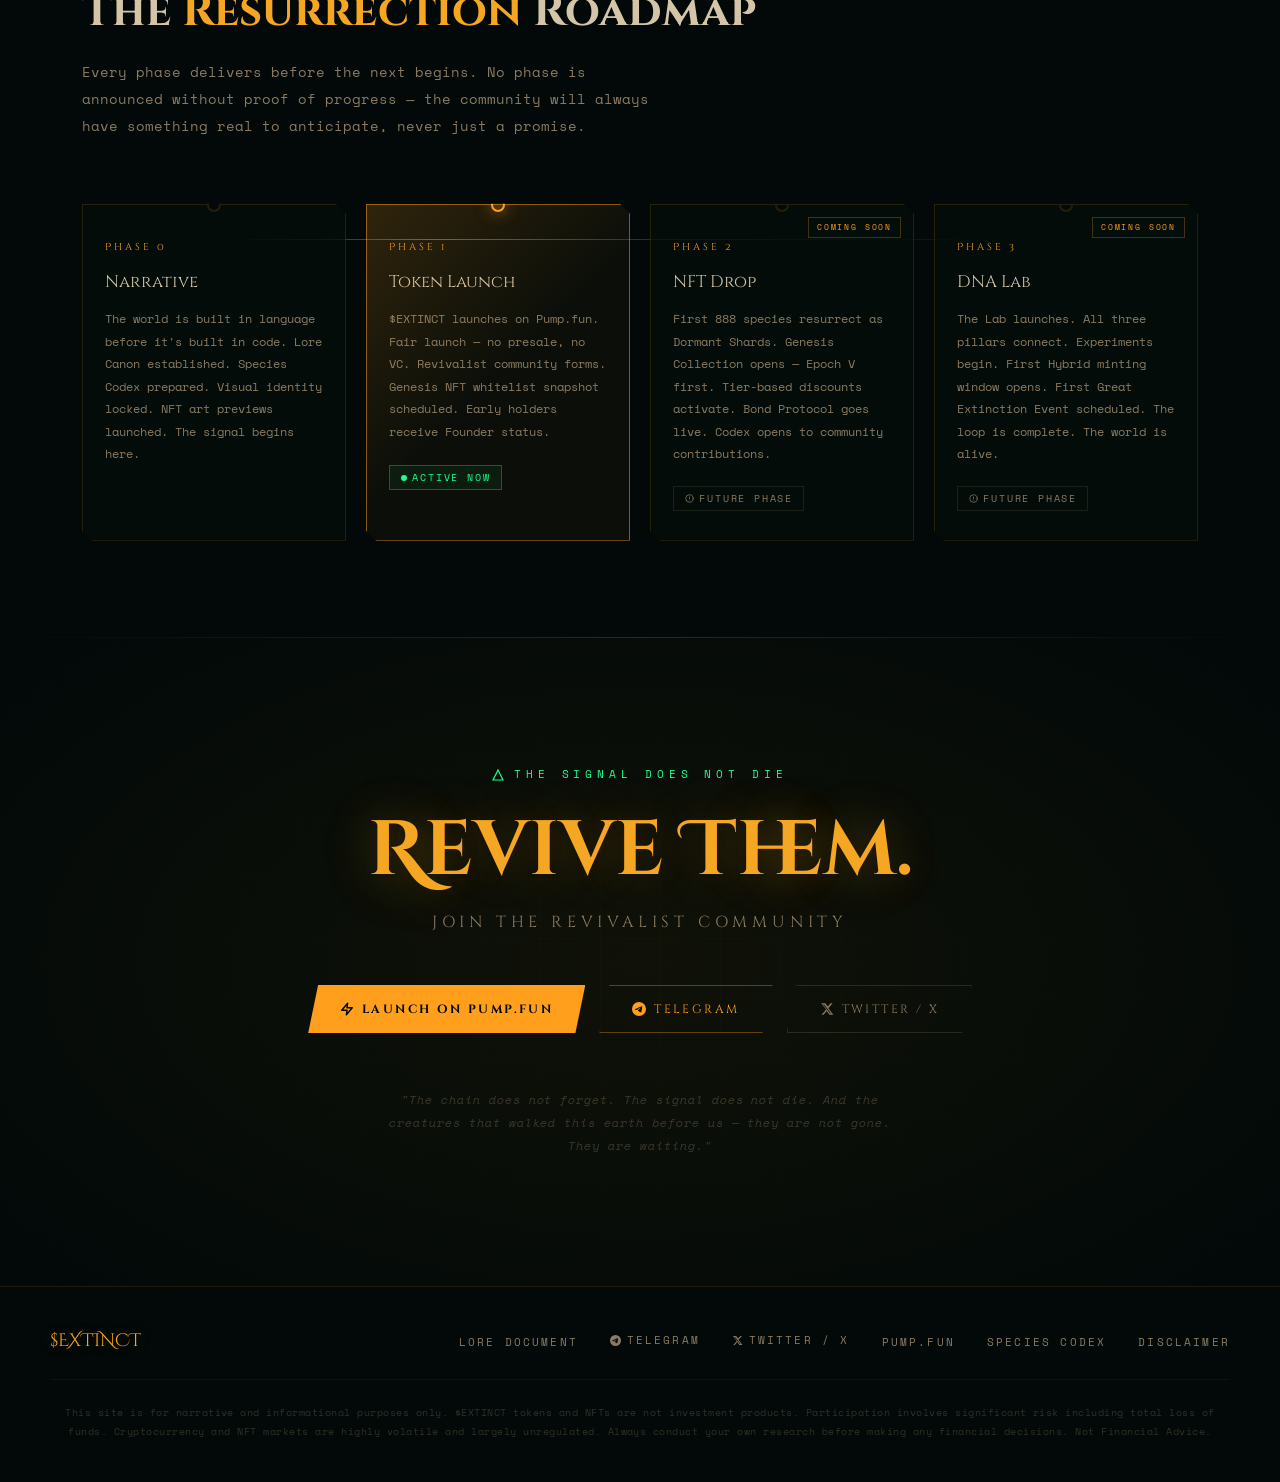
==== commit 6df4e498: "index.html" ====
--- a/index.html
+++ b/index.html
@@ -1,9 +1,11 @@
 <!DOCTYPE html>
 <html lang="en">
+
 <head>
   <meta charset="UTF-8">
   <meta name="viewport" content="width=device-width, initial-scale=1.0">
-  <meta name="description" content="$EXTINCT — They Were Gone. Now They Return. Meme coin launching 04 March 2026 on Pump.fun.">
+  <meta name="description"
+    content="$EXTINCT — They Were Gone. Now They Return. Meme coin launching 04 March 2026 on Pump.fun.">
   <meta name="theme-color" content="#020908">
   <meta property="og:title" content="$EXTINCT — They Were Gone. Now They Return.">
   <meta property="og:description" content="8,888 extinct species. One token. One DNA Lab. Launching 04 March 2026.">
@@ -17,7 +19,9 @@
   <meta property="og:image" content="assets/images/extinction_revival.png">
   <link rel="preconnect" href="https://fonts.googleapis.com">
   <link rel="preconnect" href="https://fonts.gstatic.com" crossorigin>
-  <link href="https://fonts.googleapis.com/css2?family=Cinzel+Decorative:wght@400;700;900&family=Cinzel:wght@400;600;700&family=Space+Mono:ital,wght@0,400;0,700;1,400&display=swap" rel="stylesheet">
+  <link
+    href="https://fonts.googleapis.com/css2?family=Cinzel+Decorative:wght@400;700;900&family=Cinzel:wght@400;600;700&family=Space+Mono:ital,wght@0,400;0,700;1,400&display=swap"
+    rel="stylesheet">
   <link rel="stylesheet" href="css/variables.css">
   <link rel="stylesheet" href="css/base.css">
   <link rel="stylesheet" href="css/components.css">
@@ -29,83 +33,143 @@
   <style>
     /* NAV SOCIAL ICON */
     .nav-social-link {
-      display:flex; align-items:center; justify-content:center;
-      width:32px; height:32px;
-      color:var(--bone-dim);
-      border:1px solid var(--border);
-      transition:all var(--transition-fast);
-      flex-shrink:0;
-      text-decoration:none;
-    }
-    .nav-social-link:hover { color:var(--amber-light); border-color:var(--amber-glow); background:rgba(255,159,28,0.06); }
-    .nav-social-link svg { width:15px; height:15px; }
-    @media (max-width:900px) { .nav-social-link { display:none; } }
+      display: flex;
+      align-items: center;
+      justify-content: center;
+      width: 32px;
+      height: 32px;
+      color: var(--bone-dim);
+      border: 1px solid var(--border);
+      transition: all var(--transition-fast);
+      flex-shrink: 0;
+      text-decoration: none;
+    }
+
+    .nav-social-link:hover {
+      color: var(--amber-light);
+      border-color: var(--amber-glow);
+      background: rgba(255, 159, 28, 0.06);
+    }
+
+    .nav-social-link svg {
+      width: 15px;
+      height: 15px;
+    }
+
+    @media (max-width:900px) {
+      .nav-social-link {
+        display: none;
+      }
+    }
 
     /* COMING SOON RIBBON on phase cards */
     .phase-coming-soon-tag {
-      position:absolute; top:0.75rem; right:0.75rem;
-      font-family:var(--font-mono);
-      font-size:0.52rem; letter-spacing:0.22em;
-      color:var(--amber-glow); text-transform:uppercase;
-      background:rgba(4,13,10,0.95);
-      border:1px solid rgba(255,159,28,0.25);
-      padding:0.18rem 0.5rem;
-      animation:hint-pulse 2.5s ease infinite;
+      position: absolute;
+      top: 0.75rem;
+      right: 0.75rem;
+      font-family: var(--font-mono);
+      font-size: 0.52rem;
+      letter-spacing: 0.22em;
+      color: var(--amber-glow);
+      text-transform: uppercase;
+      background: rgba(4, 13, 10, 0.95);
+      border: 1px solid rgba(255, 159, 28, 0.25);
+      padding: 0.18rem 0.5rem;
+      animation: hint-pulse 2.5s ease infinite;
     }
 
     /* LAUNCH DATE badge on phase 1 */
     .phase-launch-date {
-      display:flex; flex-direction:column; gap:0.4rem; align-items:flex-start; margin-top:0.5rem;
-    }
+      display: flex;
+      flex-direction: column;
+      gap: 0.4rem;
+      align-items: flex-start;
+      margin-top: 0.5rem;
+    }
+
     .launch-date-pill {
-      display:inline-flex; align-items:center; gap:0.4rem;
-      font-size:0.6rem; letter-spacing:0.2em;
-      color:var(--amber-glow);
-      border:1px solid rgba(255,159,28,0.3);
-      background:rgba(255,159,28,0.05);
-      padding:0.22rem 0.65rem;
-      text-transform:uppercase;
-    }
-    .launch-date-pill svg { flex-shrink:0; }
+      display: inline-flex;
+      align-items: center;
+      gap: 0.4rem;
+      font-size: 0.6rem;
+      letter-spacing: 0.2em;
+      color: var(--amber-glow);
+      border: 1px solid rgba(255, 159, 28, 0.3);
+      background: rgba(255, 159, 28, 0.05);
+      padding: 0.22rem 0.65rem;
+      text-transform: uppercase;
+    }
+
+    .launch-date-pill svg {
+      flex-shrink: 0;
+    }
 
     /* Custom cursor */
-    body { cursor: none; }
+    body {
+      cursor: none;
+    }
+
     #customCursor {
-      position: fixed; top: 0; left: 0;
-      width: 20px; height: 20px;
-      pointer-events: none; z-index: 99999;
+      position: fixed;
+      top: 0;
+      left: 0;
+      width: 20px;
+      height: 20px;
+      pointer-events: none;
+      z-index: 99999;
       transform: translate(-50%, -50%);
       transition: opacity 0.2s ease;
     }
+
     #customCursor .cursor-ring {
-      position: absolute; inset: 0;
-      border: 1.5px solid rgba(255,159,28,0.7);
+      position: absolute;
+      inset: 0;
+      border: 1.5px solid rgba(255, 159, 28, 0.7);
       border-radius: 50%;
       animation: cursor-pulse 2s ease infinite;
     }
+
     #customCursor .cursor-dot {
-      position: absolute; top: 50%; left: 50%;
-      width: 4px; height: 4px;
+      position: absolute;
+      top: 50%;
+      left: 50%;
+      width: 4px;
+      height: 4px;
       background: #ff9f1c;
       border-radius: 50%;
       transform: translate(-50%, -50%);
       box-shadow: 0 0 6px #ff9f1c;
     }
+
     @keyframes cursor-pulse {
-      0%, 100% { opacity: 0.7; transform: scale(1); }
-      50% { opacity: 1; transform: scale(1.15); }
-    }
-    a, button { cursor: none; }
+
+      0%,
+      100% {
+        opacity: 0.7;
+        transform: scale(1);
+      }
+
+      50% {
+        opacity: 1;
+        transform: scale(1.15);
+      }
+    }
+
+    a,
+    button {
+      cursor: none;
+    }
 
     /* Contract address box */
     #caBox {
       margin: 1.5rem auto 0;
       max-width: 560px;
-      border: 1px solid rgba(255,159,28,0.35);
-      background: rgba(4,13,10,0.9);
+      border: 1px solid rgba(255, 159, 28, 0.35);
+      background: rgba(4, 13, 10, 0.9);
       padding: 1rem 1.25rem;
       text-align: center;
     }
+
     .ca-launched-label {
       font-family: var(--font-mono);
       font-size: 0.6rem;
@@ -118,14 +182,17 @@
       justify-content: center;
       gap: 0.5rem;
     }
+
     .ca-live-dot {
-      width: 7px; height: 7px;
+      width: 7px;
+      height: 7px;
       background: var(--green);
       border-radius: 50%;
       display: inline-block;
       box-shadow: 0 0 8px var(--green);
       animation: blink 1.5s infinite;
     }
+
     .ca-row {
       display: flex;
       align-items: center;
@@ -133,6 +200,7 @@
       gap: 0.6rem;
       flex-wrap: wrap;
     }
+
     .ca-prefix {
       font-family: var(--font-mono);
       font-size: 0.6rem;
@@ -141,6 +209,7 @@
       text-transform: uppercase;
       opacity: 0.7;
     }
+
     .ca-address {
       font-family: var(--font-mono);
       font-size: 0.75rem;
@@ -148,16 +217,22 @@
       color: var(--bone);
       word-break: break-all;
     }
+
     .ca-copy-btn {
-      background: rgba(255,159,28,0.08);
-      border: 1px solid rgba(255,159,28,0.3);
+      background: rgba(255, 159, 28, 0.08);
+      border: 1px solid rgba(255, 159, 28, 0.3);
       color: var(--amber-glow);
       padding: 0.3rem 0.45rem;
       cursor: none;
       transition: background 0.2s;
-      display: flex; align-items: center;
-    }
-    .ca-copy-btn:hover { background: rgba(255,159,28,0.15); }
+      display: flex;
+      align-items: center;
+    }
+
+    .ca-copy-btn:hover {
+      background: rgba(255, 159, 28, 0.15);
+    }
+
     .ca-tba-note {
       font-family: var(--font-mono);
       font-size: 0.55rem;
@@ -170,11 +245,12 @@
     /* NFT coming soon overlay */
     .nft-coming-phase {
       margin: 2rem 0 0;
-      border: 1px solid rgba(255,159,28,0.25);
-      background: rgba(4,13,10,0.85);
+      border: 1px solid rgba(255, 159, 28, 0.25);
+      background: rgba(4, 13, 10, 0.85);
       padding: 1.25rem 1.5rem;
       text-align: center;
     }
+
     .nft-coming-phase .ncp-label {
       font-family: var(--font-mono);
       font-size: 0.55rem;
@@ -184,6 +260,7 @@
       opacity: 0.7;
       margin-bottom: 0.4rem;
     }
+
     .nft-coming-phase .ncp-text {
       font-family: var(--font-display);
       font-size: clamp(0.85rem, 2vw, 1.05rem);
@@ -192,616 +269,806 @@
     }
   </style>
 </head>
+
 <body>
 
-<!-- Custom cursor -->
-<div id="customCursor"><div class="cursor-ring"></div><div class="cursor-dot"></div></div>
-<script>
-  (function(){
-    const cur = document.getElementById('customCursor');
-    document.addEventListener('mousemove', e => {
-      cur.style.left = e.clientX + 'px';
-      cur.style.top  = e.clientY + 'px';
-    });
-    document.addEventListener('mouseleave', () => { cur.style.opacity = '0'; });
-    document.addEventListener('mouseenter', () => { cur.style.opacity = '1'; });
-  })();
-</script>
-
-<nav id="navbar">
-  <div class="nav-inner">
-    <a href="#hero" class="nav-logo">$EXTINCT</a>
-
-    <ul class="nav-links">
-      <li><a href="#lore">The Signal</a></li>
-      <li><a href="#nft">Species</a></li>
-      <li><a href="#lab">DNA Lab</a></li>
-      <li><a href="#hierarchy">Revivalists</a></li>
-      <li><a href="#roadmap">Phases</a></li>
-    </ul>
-
-    <div style="display:flex;align-items:center;gap:0.5rem;flex-shrink:0;">
-      <!-- Telegram -->
-      <a href="https://t.me/theextinctclub" target="_blank" rel="noopener"
-         class="nav-social-link" aria-label="Telegram" title="Telegram">
-        <svg viewBox="0 0 24 24" fill="currentColor" aria-hidden="true">
-          <path d="M11.944 0A12 12 0 0 0 0 12a12 12 0 0 0 12 12 12 12 0 0 0 12-12A12 12 0 0 0 12 0a12 12 0 0 0-.056 0zm4.962 7.224c.1-.002.321.023.465.14a.506.506 0 0 1 .171.325c.016.093.036.306.02.472-.18 1.898-.962 6.502-1.36 8.627-.168.9-.499 1.201-.82 1.23-.696.065-1.225-.46-1.9-.902-1.056-.693-1.653-1.124-2.678-1.8-1.185-.78-.417-1.21.258-1.91.177-.184 3.247-2.977 3.307-3.23.007-.032.014-.15-.056-.212s-.174-.041-.249-.024c-.106.024-1.793 1.14-5.061 3.345-.48.33-.913.49-1.302.48-.428-.008-1.252-.241-1.865-.44-.752-.244-1.349-.374-1.297-.789.027-.216.325-.437.893-.663 3.498-1.524 5.83-2.529 6.998-3.014 3.332-1.386 4.025-1.627 4.476-1.635z"/>
-        </svg>
-      </a>
-      <!-- X / Twitter -->
-      <a href="https://x.com/theextinctclub" target="_blank" rel="noopener"
-         class="nav-social-link" aria-label="Twitter @theextinctclub" title="@theextinctclub">
-        <svg viewBox="0 0 24 24" fill="currentColor" aria-hidden="true">
-          <path d="M18.244 2.25h3.308l-7.227 8.26 8.502 11.24H16.17l-4.714-6.231-5.401 6.231H2.748l7.73-8.835L2.196 2.25h6.813l4.261 5.635zm-1.161 17.52h1.833L7.084 4.126H5.117z"/>
-        </svg>
-      </a>
-      <a href="#cta" class="nav-cta">Join the Lab</a>
-    </div>
-
-    <button class="nav-hamburger" id="hamburger" aria-label="Toggle navigation menu" aria-expanded="false">
-      <span></span><span></span><span></span>
-    </button>
+  <!-- Custom cursor -->
+  <div id="customCursor">
+    <div class="cursor-ring"></div>
+    <div class="cursor-dot"></div>
   </div>
-</nav>
-
-<!-- Mobile Drawer -->
-<div class="nav-mobile" id="mobileMenu" role="navigation" aria-label="Mobile menu">
-  <a href="#lore"      onclick="closeMobile()">The Signal</a>
-  <a href="#nft"       onclick="closeMobile()">Species Codex</a>
-  <a href="#lab"       onclick="closeMobile()">DNA Lab</a>
-  <a href="#hierarchy" onclick="closeMobile()">Revivalists</a>
-  <a href="#roadmap"   onclick="closeMobile()">Phases</a>
-  <!-- social in mobile menu -->
-  <a href="https://t.me/theextinctclub" target="_blank" rel="noopener" onclick="closeMobile()" style="display:flex;align-items:center;gap:0.5rem;">
-    <svg width="13" height="13" viewBox="0 0 24 24" fill="currentColor" aria-hidden="true"><path d="M11.944 0A12 12 0 0 0 0 12a12 12 0 0 0 12 12 12 12 0 0 0 12-12A12 12 0 0 0 12 0a12 12 0 0 0-.056 0zm4.962 7.224c.1-.002.321.023.465.14a.506.506 0 0 1 .171.325c.016.093.036.306.02.472-.18 1.898-.962 6.502-1.36 8.627-.168.9-.499 1.201-.82 1.23-.696.065-1.225-.46-1.9-.902-1.056-.693-1.653-1.124-2.678-1.8-1.185-.78-.417-1.21.258-1.91.177-.184 3.247-2.977 3.307-3.23.007-.032.014-.15-.056-.212s-.174-.041-.249-.024c-.106.024-1.793 1.14-5.061 3.345-.48.33-.913.49-1.302.48-.428-.008-1.252-.241-1.865-.44-.752-.244-1.349-.374-1.297-.789.027-.216.325-.437.893-.663 3.498-1.524 5.83-2.529 6.998-3.014 3.332-1.386 4.025-1.627 4.476-1.635z"/></svg>
-    Telegram
-  </a>
-  <a href="https://x.com/theextinctclub" target="_blank" rel="noopener" onclick="closeMobile()" style="display:flex;align-items:center;gap:0.5rem;">
-    <svg width="13" height="13" viewBox="0 0 24 24" fill="currentColor" aria-hidden="true"><path d="M18.244 2.25h3.308l-7.227 8.26 8.502 11.24H16.17l-4.714-6.231-5.401 6.231H2.748l7.73-8.835L2.196 2.25h6.813l4.261 5.635zm-1.161 17.52h1.833L7.084 4.126H5.117z"/></svg>
-    @theextinctclub
-  </a>
-  <a href="#cta" class="mobile-cta" onclick="closeMobile()">
-    <svg width="13" height="13" viewBox="0 0 24 24" fill="none" stroke="currentColor" stroke-width="2.5" stroke-linecap="round" stroke-linejoin="round" style="display:inline-block;vertical-align:middle;margin-right:0.35rem" aria-hidden="true"><polygon points="13 2 3 14 12 14 11 22 21 10 12 10 13 2"/></svg>
-    Join the Lab
-  </a>
-</div>
-
-
-<section id="hero">
-  <div class="hero-atmosphere"></div>
-  <div class="hero-scanline"></div>
-  <div class="particle-field" id="particleField"></div>
-
-  <!-- Mammoth SVG Silhouette -->
-  <svg class="hero-creature" viewBox="0 0 800 400" fill="none" xmlns="http://www.w3.org/2000/svg" aria-hidden="true">
-    <path d="M680 380 C680 380 670 300 660 280 C650 260 630 250 620 240 C610 230 610 210 620 200 C630 190 650 185 655 170 C660 155 650 140 640 135 C620 125 600 130 585 145 C575 155 572 170 565 180 C555 195 540 200 530 200 C510 200 490 185 470 180 C445 173 418 178 400 170 C375 160 360 135 345 118 C330 101 310 95 290 98 C265 102 250 120 245 140 C240 158 248 178 255 195 C260 207 268 217 268 230 C268 250 252 265 240 278 C225 295 205 305 195 320 C183 338 185 360 185 380 Z" fill="rgba(212,197,169,0.6)"/>
-    <path d="M565 180 C555 190 535 210 510 240 C495 258 490 275 495 290" stroke="rgba(212,197,169,0.5)" stroke-width="8" stroke-linecap="round" fill="none"/>
-    <path d="M585 145 C575 150 560 168 545 190 C530 210 520 230 525 248" stroke="rgba(212,197,169,0.45)" stroke-width="7" stroke-linecap="round" fill="none"/>
-    <path d="M400 170 C390 185 378 200 370 218 C362 235 362 255 368 270 C374 285 382 295 380 310" stroke="rgba(212,197,169,0.5)" stroke-width="12" stroke-linecap="round" fill="none"/>
-    <rect x="210" y="320" width="28" height="60" rx="4" fill="rgba(212,197,169,0.5)"/>
-    <rect x="255" y="315" width="28" height="65" rx="4" fill="rgba(212,197,169,0.5)"/>
-    <rect x="550" y="318" width="28" height="62" rx="4" fill="rgba(212,197,169,0.5)"/>
-    <rect x="595" y="322" width="28" height="58" rx="4" fill="rgba(212,197,169,0.5)"/>
-    <circle cx="645" cy="162" r="7" fill="rgba(255,159,28,0.4)"/>
-    <circle cx="645" cy="162" r="3" fill="rgba(255,159,28,0.7)"/>
-  </svg>
-
-  <div class="hero-badge">
-    <span class="badge-dot"></span>
-    Lazarus Signal Active — Project Phase 0
-  </div>
-
-  <h1 class="hero-title" data-text="$EXTINCT">$EXTINCT</h1>
-  <p class="hero-tagline">They Were Gone. Now They Return.</p>
-
-  <blockquote class="hero-quote">
-    "Extinction is not an end. It is a compression. A silence waiting to be broken by the right frequency."
-  </blockquote>
-  <div class="hero-actions">
-    <a href="#lab" class="btn btn-primary">
-      <svg width="14" height="14" viewBox="0 0 24 24" fill="none" stroke="currentColor" stroke-width="2.5" stroke-linecap="round" stroke-linejoin="round" aria-hidden="true"><polygon points="13 2 3 14 12 14 11 22 21 10 12 10 13 2"/></svg>
-      Enter the Lab
+  <script>
+    (function () {
+      const cur = document.getElementById('customCursor');
+      document.addEventListener('mousemove', e => {
+        cur.style.left = e.clientX + 'px';
+        cur.style.top = e.clientY + 'px';
+      });
+      document.addEventListener('mouseleave', () => { cur.style.opacity = '0'; });
+      document.addEventListener('mouseenter', () => { cur.style.opacity = '1'; });
+    })();
+  </script>
+
+  <nav id="navbar">
+    <div class="nav-inner">
+      <a href="#hero" class="nav-logo">$EXTINCT</a>
+
+      <ul class="nav-links">
+        <li><a href="#lore">The Signal</a></li>
+        <li><a href="#nft">Species</a></li>
+        <li><a href="#lab">DNA Lab</a></li>
+        <li><a href="#hierarchy">Revivalists</a></li>
+        <li><a href="#roadmap">Phases</a></li>
+      </ul>
+
+      <div style="display:flex;align-items:center;gap:0.5rem;flex-shrink:0;">
+        <!-- Telegram -->
+        <a href="https://t.me/theextinctclub" target="_blank" rel="noopener" class="nav-social-link"
+          aria-label="Telegram" title="Telegram">
+          <svg viewBox="0 0 24 24" fill="currentColor" aria-hidden="true">
+            <path
+              d="M11.944 0A12 12 0 0 0 0 12a12 12 0 0 0 12 12 12 12 0 0 0 12-12A12 12 0 0 0 12 0a12 12 0 0 0-.056 0zm4.962 7.224c.1-.002.321.023.465.14a.506.506 0 0 1 .171.325c.016.093.036.306.02.472-.18 1.898-.962 6.502-1.36 8.627-.168.9-.499 1.201-.82 1.23-.696.065-1.225-.46-1.9-.902-1.056-.693-1.653-1.124-2.678-1.8-1.185-.78-.417-1.21.258-1.91.177-.184 3.247-2.977 3.307-3.23.007-.032.014-.15-.056-.212s-.174-.041-.249-.024c-.106.024-1.793 1.14-5.061 3.345-.48.33-.913.49-1.302.48-.428-.008-1.252-.241-1.865-.44-.752-.244-1.349-.374-1.297-.789.027-.216.325-.437.893-.663 3.498-1.524 5.83-2.529 6.998-3.014 3.332-1.386 4.025-1.627 4.476-1.635z" />
+          </svg>
+        </a>
+        <!-- X / Twitter -->
+        <a href="https://x.com/theextinctclub" target="_blank" rel="noopener" class="nav-social-link"
+          aria-label="Twitter @theextinctclub" title="@theextinctclub">
+          <svg viewBox="0 0 24 24" fill="currentColor" aria-hidden="true">
+            <path
+              d="M18.244 2.25h3.308l-7.227 8.26 8.502 11.24H16.17l-4.714-6.231-5.401 6.231H2.748l7.73-8.835L2.196 2.25h6.813l4.261 5.635zm-1.161 17.52h1.833L7.084 4.126H5.117z" />
+          </svg>
+        </a>
+        <a href="#cta" class="nav-cta">Join the Lab</a>
+      </div>
+
+      <button class="nav-hamburger" id="hamburger" aria-label="Toggle navigation menu" aria-expanded="false">
+        <span></span><span></span><span></span>
+      </button>
+    </div>
+  </nav>
+
+  <!-- Mobile Drawer -->
+  <div class="nav-mobile" id="mobileMenu" role="navigation" aria-label="Mobile menu">
+    <a href="#lore" onclick="closeMobile()">The Signal</a>
+    <a href="#nft" onclick="closeMobile()">Species Codex</a>
+    <a href="#lab" onclick="closeMobile()">DNA Lab</a>
+    <a href="#hierarchy" onclick="closeMobile()">Revivalists</a>
+    <a href="#roadmap" onclick="closeMobile()">Phases</a>
+    <!-- social in mobile menu -->
+    <a href="https://t.me/theextinctclub" target="_blank" rel="noopener" onclick="closeMobile()"
+      style="display:flex;align-items:center;gap:0.5rem;">
+      <svg width="13" height="13" viewBox="0 0 24 24" fill="currentColor" aria-hidden="true">
+        <path
+          d="M11.944 0A12 12 0 0 0 0 12a12 12 0 0 0 12 12 12 12 0 0 0 12-12A12 12 0 0 0 12 0a12 12 0 0 0-.056 0zm4.962 7.224c.1-.002.321.023.465.14a.506.506 0 0 1 .171.325c.016.093.036.306.02.472-.18 1.898-.962 6.502-1.36 8.627-.168.9-.499 1.201-.82 1.23-.696.065-1.225-.46-1.9-.902-1.056-.693-1.653-1.124-2.678-1.8-1.185-.78-.417-1.21.258-1.91.177-.184 3.247-2.977 3.307-3.23.007-.032.014-.15-.056-.212s-.174-.041-.249-.024c-.106.024-1.793 1.14-5.061 3.345-.48.33-.913.49-1.302.48-.428-.008-1.252-.241-1.865-.44-.752-.244-1.349-.374-1.297-.789.027-.216.325-.437.893-.663 3.498-1.524 5.83-2.529 6.998-3.014 3.332-1.386 4.025-1.627 4.476-1.635z" />
+      </svg>
+      Telegram
     </a>
-    <a href="#lore" class="btn btn-outline">
-      <svg width="14" height="14" viewBox="0 0 24 24" fill="none" stroke="currentColor" stroke-width="2" stroke-linecap="round" stroke-linejoin="round" aria-hidden="true"><path d="M2 3h6a4 4 0 0 1 4 4v14a3 3 0 0 0-3-3H2z"/><path d="M22 3h-6a4 4 0 0 0-4 4v14a3 3 0 0 1 3-3h7z"/></svg>
-      Read the Signal
+    <a href="https://x.com/theextinctclub" target="_blank" rel="noopener" onclick="closeMobile()"
+      style="display:flex;align-items:center;gap:0.5rem;">
+      <svg width="13" height="13" viewBox="0 0 24 24" fill="currentColor" aria-hidden="true">
+        <path
+          d="M18.244 2.25h3.308l-7.227 8.26 8.502 11.24H16.17l-4.714-6.231-5.401 6.231H2.748l7.73-8.835L2.196 2.25h6.813l4.261 5.635zm-1.161 17.52h1.833L7.084 4.126H5.117z" />
+      </svg>
+      @theextinctclub
+    </a>
+    <a href="#cta" class="mobile-cta" onclick="closeMobile()">
+      <svg width="13" height="13" viewBox="0 0 24 24" fill="none" stroke="currentColor" stroke-width="2.5"
+        stroke-linecap="round" stroke-linejoin="round"
+        style="display:inline-block;vertical-align:middle;margin-right:0.35rem" aria-hidden="true">
+        <polygon points="13 2 3 14 12 14 11 22 21 10 12 10 13 2" />
+      </svg>
+      Join the Lab
     </a>
   </div>
 
-  <div class="hero-stats">
-    <div class="stat"><span class="stat-num">8,888</span><span class="stat-label">NFT Species</span></div>
-    <div class="stat-divider"></div>
-    <div class="stat"><span class="stat-num">888</span><span class="stat-label">Max Hybrids</span></div>
-    <div class="stat-divider"></div>
-    <div class="stat"><span class="stat-num">5</span><span class="stat-label">Extinction Epochs</span></div>
-    <div class="stat-divider"></div>
-    <div class="stat"><span class="stat-num">3×</span><span class="stat-label">Annual Events</span></div>
-  </div>
-  <div class="launch-countdown" id="countdownWrap">
-    <div class="countdown-label">Meme Coin Launch Countdown</div>
-    <div class="countdown-timer">
-      <div class="countdown-unit">
-        <div class="countdown-num" id="cd-days">00</div>
-        <div class="countdown-unit-label">Days</div>
-      </div>
-      <div class="countdown-sep">:</div>
-      <div class="countdown-unit">
-        <div class="countdown-num" id="cd-hours">00</div>
-        <div class="countdown-unit-label">Hours</div>
-      </div>
-      <div class="countdown-sep">:</div>
-      <div class="countdown-unit">
-        <div class="countdown-num" id="cd-mins">00</div>
-        <div class="countdown-unit-label">Mins</div>
-      </div>
-      <div class="countdown-sep">:</div>
-      <div class="countdown-unit">
-        <div class="countdown-num" id="cd-secs">00</div>
-        <div class="countdown-unit-label">Secs</div>
-      </div>
-    </div>
-    <div class="countdown-date">
-      <svg width="11" height="11" viewBox="0 0 24 24" fill="none" stroke="currentColor" stroke-width="2" stroke-linecap="round" stroke-linejoin="round" style="display:inline-block;vertical-align:middle;margin-right:0.35rem;opacity:0.7" aria-hidden="true"><rect x="3" y="4" width="18" height="18" rx="2"/><line x1="16" y1="2" x2="16" y2="6"/><line x1="8" y1="2" x2="8" y2="6"/><line x1="3" y1="10" x2="21" y2="10"/></svg>
-      <span>Launch Date — Coming Soon</span> — Pump.fun Fair Launch · No Presale · No VC
-    </div>
-  </div>
-
-  <div class="scroll-cue" aria-hidden="true">
-    <span>Scroll to Awaken</span>
-    <div class="scroll-line"></div>
-  </div>
-</section>
-
-<hr class="divider">
-
-
-<section id="lore">
-  <div class="container">
-    <div class="section-eyebrow reveal">Signal Origin</div>
-    <h2 class="section-heading reveal reveal-delay-1">The <em>Ghost DNA</em> Discovery</h2>
-    <p class="section-lead reveal reveal-delay-2">
-      In 2019, a classified consortium operating under codename Project Lazarus encoded Ghost DNA fragments of 888 extinct species as cryptographic DNA Shards — immutable, mathematically unique, verifiably authentic. Alone, each Shard is an echo. Unlocked together with $EXTINCT, they rebuild what time destroyed.
-    </p>
-
-    <div class="epoch-grid">
-
-      <div class="epoch reveal">
-        <div class="epoch-era">~541 MYA<br>Paleozoic<br>Era</div>
-        <div class="epoch-body">
-          <div class="epoch-label">Epoch I</div>
-          <div class="epoch-name">The Ancient</div>
-          <div class="epoch-desc">The oldest signals. Pre-dinosaur lifeforms whose Ghost DNA carries data from a world unrecognizable to us. The hardest to reconstruct — and the most powerful. Every Genesis Keeper covets them.</div>
-          <div class="species-chips">
-            <span class="chip">Trilobite</span><span class="chip">Dunkleosteus</span>
-            <span class="chip">Anomalocaris</span><span class="chip">Giant Sea Scorpion</span>
-          </div>
-        </div>
-      </div>
-
-      <div class="epoch reveal">
-        <div class="epoch-era">~252 MYA<br>Permian-<br>Triassic</div>
-        <div class="epoch-body">
-          <div class="epoch-label">Epoch II</div>
-          <div class="epoch-name">The Great Dying</div>
-          <div class="epoch-desc">Survivors of the most catastrophic extinction ever recorded — 96% of all species wiped out in under 60,000 years. These proto-mammals carry trauma encoded in their very sequences. Rare. Fierce. Coveted.</div>
-          <div class="species-chips">
-            <span class="chip">Gorgonopsid</span><span class="chip">Lystrosaurus</span>
-            <span class="chip">Diictodon</span><span class="chip">Estemmenosuchus</span>
-          </div>
-        </div>
-      </div>
-
-      <div class="epoch reveal">
-        <div class="epoch-era">~230 MYA<br>Mesozoic<br>Era</div>
-        <div class="epoch-body">
-          <div class="epoch-label">Epoch III</div>
-          <div class="epoch-name">The Giants</div>
-          <div class="epoch-desc">Not the dinosaurs you expect — the ones history forgot. Overlooked legends who dominated ecosystems for millions of years before vanishing almost without trace. The Forbidden Lab unlocks their deepest sequences.</div>
-          <div class="species-chips">
-            <span class="chip">Spinosaurus</span><span class="chip">Therizinosaurus</span>
-            <span class="chip">Deinocheirus</span><span class="chip">Argentinosaurus</span>
-          </div>
-        </div>
-      </div>
-
-      <div class="epoch reveal">
-        <div class="epoch-era">~2.6 MYA<br>Pleistocene<br>Epoch</div>
-        <div class="epoch-body">
-          <div class="epoch-label">Epoch IV</div>
-          <div class="epoch-name">The Ice Age</div>
-          <div class="epoch-desc">The most emotionally resonant. Creatures that walked alongside our earliest ancestors — whose disappearance may have been hastened by those very ancestors now attempting to bring them back.</div>
-          <div class="species-chips">
-            <span class="chip">Woolly Mammoth</span><span class="chip">Cave Lion</span>
-            <span class="chip">Saber-tooth</span><span class="chip">Short-faced Bear</span>
-          </div>
-        </div>
-      </div>
-
-      <div class="epoch reveal">
-        <div class="epoch-era">Last 500<br>Years<br>Holocene</div>
-        <div class="epoch-body">
-          <div class="epoch-label">Epoch V</div>
-          <div class="epoch-name">The Recent Lost</div>
-          <div class="epoch-desc">Gone within human memory. Some within living memory. The most haunting — because we watched them go. Their Ghost DNA is freshest, their signal strongest. The Genesis Collection begins here.</div>
-          <div class="species-chips">
-            <span class="chip">Dodo</span><span class="chip">Thylacine</span>
-            <span class="chip">Passenger Pigeon</span><span class="chip">Baiji Dolphin</span>
-          </div>
-        </div>
-      </div>
-
-    </div>
-  </div>
-</section>
-
-<hr class="divider">
-
-
-<section id="nft">
-  <div class="container">
-    <div class="nft-header-row">
-      <div>
-        <div class="section-eyebrow reveal">Species Codex</div>
-        <h2 class="section-heading reveal reveal-delay-1">8,888 <em>Dormant Shards</em><br>Awaiting Resurrection</h2>
-        <p class="section-lead reveal reveal-delay-2">Every NFT begins as a Dormant Shard — a fragmented silhouette. As you deploy $EXTINCT tokens in the DNA Lab, the creature awakens in real time. No two resurrections are identical.</p>
-      </div>
-      <div class="nft-hint reveal" aria-hidden="true">Hover a card to detect signal</div>
-    </div>
-
-    <div class="nft-grid" id="nftGrid"></div>
-
-    <p class="nft-footer-note reveal">◈ 3% of all NFTs contain hidden Ghost Sequences — a dormant gene from a second species</p>
-    <div class="nft-codex-cta">
-      <a href="pages/codex.html" class="btn btn-outline reveal">
-        View Full Species Codex
-        <svg width="13" height="13" viewBox="0 0 24 24" fill="none" stroke="currentColor" stroke-width="2" stroke-linecap="round" stroke-linejoin="round" aria-hidden="true"><path d="M5 12h14M12 5l7 7-7 7"/></svg>
+
+  <section id="hero">
+    <div class="hero-atmosphere"></div>
+    <div class="hero-scanline"></div>
+    <div class="particle-field" id="particleField"></div>
+
+    <!-- Mammoth SVG Silhouette -->
+    <svg class="hero-creature" viewBox="0 0 800 400" fill="none" xmlns="http://www.w3.org/2000/svg" aria-hidden="true">
+      <path
+        d="M680 380 C680 380 670 300 660 280 C650 260 630 250 620 240 C610 230 610 210 620 200 C630 190 650 185 655 170 C660 155 650 140 640 135 C620 125 600 130 585 145 C575 155 572 170 565 180 C555 195 540 200 530 200 C510 200 490 185 470 180 C445 173 418 178 400 170 C375 160 360 135 345 118 C330 101 310 95 290 98 C265 102 250 120 245 140 C240 158 248 178 255 195 C260 207 268 217 268 230 C268 250 252 265 240 278 C225 295 205 305 195 320 C183 338 185 360 185 380 Z"
+        fill="rgba(212,197,169,0.6)" />
+      <path d="M565 180 C555 190 535 210 510 240 C495 258 490 275 495 290" stroke="rgba(212,197,169,0.5)"
+        stroke-width="8" stroke-linecap="round" fill="none" />
+      <path d="M585 145 C575 150 560 168 545 190 C530 210 520 230 525 248" stroke="rgba(212,197,169,0.45)"
+        stroke-width="7" stroke-linecap="round" fill="none" />
+      <path d="M400 170 C390 185 378 200 370 218 C362 235 362 255 368 270 C374 285 382 295 380 310"
+        stroke="rgba(212,197,169,0.5)" stroke-width="12" stroke-linecap="round" fill="none" />
+      <rect x="210" y="320" width="28" height="60" rx="4" fill="rgba(212,197,169,0.5)" />
+      <rect x="255" y="315" width="28" height="65" rx="4" fill="rgba(212,197,169,0.5)" />
+      <rect x="550" y="318" width="28" height="62" rx="4" fill="rgba(212,197,169,0.5)" />
+      <rect x="595" y="322" width="28" height="58" rx="4" fill="rgba(212,197,169,0.5)" />
+      <circle cx="645" cy="162" r="7" fill="rgba(255,159,28,0.4)" />
+      <circle cx="645" cy="162" r="3" fill="rgba(255,159,28,0.7)" />
+    </svg>
+
+    <div class="hero-badge">
+      <span class="badge-dot"></span>
+      Lazarus Signal Active — Project Phase 0
+    </div>
+
+    <h1 class="hero-title" data-text="$EXTINCT">$EXTINCT</h1>
+    <p class="hero-tagline">They Were Gone. Now They Return.</p>
+
+    <blockquote class="hero-quote">
+      "Extinction is not an end. It is a compression. A silence waiting to be broken by the right frequency."
+    </blockquote>
+    <div class="hero-actions">
+      <a href="#lab" class="btn btn-primary">
+        <svg width="14" height="14" viewBox="0 0 24 24" fill="none" stroke="currentColor" stroke-width="2.5"
+          stroke-linecap="round" stroke-linejoin="round" aria-hidden="true">
+          <polygon points="13 2 3 14 12 14 11 22 21 10 12 10 13 2" />
+        </svg>
+        Enter the Lab
       </a>
-    </div>
-
-    <div class="nft-coming-phase reveal">
-      <div class="ncp-label">Next Phase</div>
-      <div class="ncp-text">NFT Collection drops in Phase 2 — after Token Launch</div>
-    </div>
-  </div>
-</section>
-
-<hr class="divider">
-
-
-<!-- DNA LAB ═══════════════ -->
-<section id="lab">
-  <div class="lab-glow"></div>
-  <div class="container">
-    <div class="section-eyebrow reveal">Gameplay Engine</div>
-    <h2 class="section-heading reveal reveal-delay-1">The <em>DNA Lab</em></h2>
-    <p class="section-lead reveal reveal-delay-2">The chain is the lab. The players are the scientists. A living survival simulation — evolutionary pressures encoded on-chain. Three pillars. One breathing economy. Remove any one and the ecosystem collapses.</p>
-
-    <!-- Trinity -->
-    <div class="trinity">
-      <div class="trinity-card reveal">
-        <div class="trinity-icon">
-          <svg width="48" height="48" viewBox="0 0 48 48" fill="none" aria-hidden="true">
-            <circle cx="24" cy="24" r="20" stroke="rgba(255,159,28,0.35)" stroke-width="1.5"/>
-            <circle cx="24" cy="24" r="12" stroke="rgba(255,159,28,0.5)" stroke-width="1"/>
-            <circle cx="24" cy="24" r="5"  fill="rgba(255,159,28,0.7)"/>
-            <path d="M24 4L24 8M24 40L24 44M4 24L8 24M40 24L44 24" stroke="rgba(255,159,28,0.4)" stroke-width="1.5" stroke-linecap="round"/>
+      <a href="#lore" class="btn btn-outline">
+        <svg width="14" height="14" viewBox="0 0 24 24" fill="none" stroke="currentColor" stroke-width="2"
+          stroke-linecap="round" stroke-linejoin="round" aria-hidden="true">
+          <path d="M2 3h6a4 4 0 0 1 4 4v14a3 3 0 0 0-3-3H2z" />
+          <path d="M22 3h-6a4 4 0 0 0-4 4v14a3 3 0 0 1 3-3h7z" />
+        </svg>
+        Read the Signal
+      </a>
+    </div>
+
+    <div class="hero-stats">
+      <div class="stat"><span class="stat-num">8,888</span><span class="stat-label">NFT Species</span></div>
+      <div class="stat-divider"></div>
+      <div class="stat"><span class="stat-num">888</span><span class="stat-label">Max Hybrids</span></div>
+      <div class="stat-divider"></div>
+      <div class="stat"><span class="stat-num">5</span><span class="stat-label">Extinction Epochs</span></div>
+      <div class="stat-divider"></div>
+      <div class="stat"><span class="stat-num">3×</span><span class="stat-label">Annual Events</span></div>
+    </div>
+    <div class="launch-countdown" id="countdownWrap">
+      <div class="countdown-label">Meme Coin Launch Countdown</div>
+      <div class="countdown-timer">
+        <div class="countdown-unit">
+          <div class="countdown-num" id="cd-days">00</div>
+          <div class="countdown-unit-label">Days</div>
+        </div>
+        <div class="countdown-sep">:</div>
+        <div class="countdown-unit">
+          <div class="countdown-num" id="cd-hours">00</div>
+          <div class="countdown-unit-label">Hours</div>
+        </div>
+        <div class="countdown-sep">:</div>
+        <div class="countdown-unit">
+          <div class="countdown-num" id="cd-mins">00</div>
+          <div class="countdown-unit-label">Mins</div>
+        </div>
+        <div class="countdown-sep">:</div>
+        <div class="countdown-unit">
+          <div class="countdown-num" id="cd-secs">00</div>
+          <div class="countdown-unit-label">Secs</div>
+        </div>
+      </div>
+      <div class="countdown-date">
+        <svg width="11" height="11" viewBox="0 0 24 24" fill="none" stroke="currentColor" stroke-width="2"
+          stroke-linecap="round" stroke-linejoin="round"
+          style="display:inline-block;vertical-align:middle;margin-right:0.35rem;opacity:0.7" aria-hidden="true">
+          <rect x="3" y="4" width="18" height="18" rx="2" />
+          <line x1="16" y1="2" x2="16" y2="6" />
+          <line x1="8" y1="2" x2="8" y2="6" />
+          <line x1="3" y1="10" x2="21" y2="10" />
+        </svg>
+        <span>10 March 2026 · 3:00 PM UTCn</span> — Pump.fun Fair Launch · No Presale · No VC
+      </div>
+    </div>
+
+    <div class="scroll-cue" aria-hidden="true">
+      <span>Scroll to Awaken</span>
+      <div class="scroll-line"></div>
+    </div>
+  </section>
+
+  <hr class="divider">
+
+
+  <section id="lore">
+    <div class="container">
+      <div class="section-eyebrow reveal">Signal Origin</div>
+      <h2 class="section-heading reveal reveal-delay-1">The <em>Ghost DNA</em> Discovery</h2>
+      <p class="section-lead reveal reveal-delay-2">
+        In 2019, a classified consortium operating under codename Project Lazarus encoded Ghost DNA fragments of 888
+        extinct species as cryptographic DNA Shards — immutable, mathematically unique, verifiably authentic. Alone,
+        each Shard is an echo. Unlocked together with $EXTINCT, they rebuild what time destroyed.
+      </p>
+
+      <div class="epoch-grid">
+
+        <div class="epoch reveal">
+          <div class="epoch-era">~541 MYA<br>Paleozoic<br>Era</div>
+          <div class="epoch-body">
+            <div class="epoch-label">Epoch I</div>
+            <div class="epoch-name">The Ancient</div>
+            <div class="epoch-desc">The oldest signals. Pre-dinosaur lifeforms whose Ghost DNA carries data from a world
+              unrecognizable to us. The hardest to reconstruct — and the most powerful. Every Genesis Keeper covets
+              them.</div>
+            <div class="species-chips">
+              <span class="chip">Trilobite</span><span class="chip">Dunkleosteus</span>
+              <span class="chip">Anomalocaris</span><span class="chip">Giant Sea Scorpion</span>
+            </div>
+          </div>
+        </div>
+
+        <div class="epoch reveal">
+          <div class="epoch-era">~252 MYA<br>Permian-<br>Triassic</div>
+          <div class="epoch-body">
+            <div class="epoch-label">Epoch II</div>
+            <div class="epoch-name">The Great Dying</div>
+            <div class="epoch-desc">Survivors of the most catastrophic extinction ever recorded — 96% of all species
+              wiped out in under 60,000 years. These proto-mammals carry trauma encoded in their very sequences. Rare.
+              Fierce. Coveted.</div>
+            <div class="species-chips">
+              <span class="chip">Gorgonopsid</span><span class="chip">Lystrosaurus</span>
+              <span class="chip">Diictodon</span><span class="chip">Estemmenosuchus</span>
+            </div>
+          </div>
+        </div>
+
+        <div class="epoch reveal">
+          <div class="epoch-era">~230 MYA<br>Mesozoic<br>Era</div>
+          <div class="epoch-body">
+            <div class="epoch-label">Epoch III</div>
+            <div class="epoch-name">The Giants</div>
+            <div class="epoch-desc">Not the dinosaurs you expect — the ones history forgot. Overlooked legends who
+              dominated ecosystems for millions of years before vanishing almost without trace. The Forbidden Lab
+              unlocks their deepest sequences.</div>
+            <div class="species-chips">
+              <span class="chip">Spinosaurus</span><span class="chip">Therizinosaurus</span>
+              <span class="chip">Deinocheirus</span><span class="chip">Argentinosaurus</span>
+            </div>
+          </div>
+        </div>
+
+        <div class="epoch reveal">
+          <div class="epoch-era">~2.6 MYA<br>Pleistocene<br>Epoch</div>
+          <div class="epoch-body">
+            <div class="epoch-label">Epoch IV</div>
+            <div class="epoch-name">The Ice Age</div>
+            <div class="epoch-desc">The most emotionally resonant. Creatures that walked alongside our earliest
+              ancestors — whose disappearance may have been hastened by those very ancestors now attempting to bring
+              them back.</div>
+            <div class="species-chips">
+              <span class="chip">Woolly Mammoth</span><span class="chip">Cave Lion</span>
+              <span class="chip">Saber-tooth</span><span class="chip">Short-faced Bear</span>
+            </div>
+          </div>
+        </div>
+
+        <div class="epoch reveal">
+          <div class="epoch-era">Last 500<br>Years<br>Holocene</div>
+          <div class="epoch-body">
+            <div class="epoch-label">Epoch V</div>
+            <div class="epoch-name">The Recent Lost</div>
+            <div class="epoch-desc">Gone within human memory. Some within living memory. The most haunting — because we
+              watched them go. Their Ghost DNA is freshest, their signal strongest. The Genesis Collection begins here.
+            </div>
+            <div class="species-chips">
+              <span class="chip">Dodo</span><span class="chip">Thylacine</span>
+              <span class="chip">Passenger Pigeon</span><span class="chip">Baiji Dolphin</span>
+            </div>
+          </div>
+        </div>
+
+      </div>
+    </div>
+  </section>
+
+  <hr class="divider">
+
+
+  <section id="nft">
+    <div class="container">
+      <div class="nft-header-row">
+        <div>
+          <div class="section-eyebrow reveal">Species Codex</div>
+          <h2 class="section-heading reveal reveal-delay-1">8,888 <em>Dormant Shards</em><br>Awaiting Resurrection</h2>
+          <p class="section-lead reveal reveal-delay-2">Every NFT begins as a Dormant Shard — a fragmented silhouette.
+            As you deploy $EXTINCT tokens in the DNA Lab, the creature awakens in real time. No two resurrections are
+            identical.</p>
+        </div>
+        <div class="nft-hint reveal" aria-hidden="true">Hover a card to detect signal</div>
+      </div>
+
+      <div class="nft-grid" id="nftGrid"></div>
+
+      <p class="nft-footer-note reveal">◈ 3% of all NFTs contain hidden Ghost Sequences — a dormant gene from a second
+        species</p>
+      <div class="nft-codex-cta">
+        <a href="pages/codex.html" class="btn btn-outline reveal">
+          View Full Species Codex
+          <svg width="13" height="13" viewBox="0 0 24 24" fill="none" stroke="currentColor" stroke-width="2"
+            stroke-linecap="round" stroke-linejoin="round" aria-hidden="true">
+            <path d="M5 12h14M12 5l7 7-7 7" />
           </svg>
-        </div>
-        <div class="trinity-label">$EXTINCT Token</div>
-        <div class="trinity-desc">The fuel. Earned through gameplay and community events. Spent to unlock NFT layers and power the Lab. Burned to drive the greatest resurrections. Without it, nothing moves.</div>
-      </div>
-      <div class="trinity-arrow" aria-hidden="true">
-        <svg width="22" height="22" viewBox="0 0 24 24" fill="none" stroke="rgba(200,134,10,0.45)" stroke-width="1.8" stroke-linecap="round" stroke-linejoin="round"><path d="M5 12h14M13 6l6 6-6 6"/></svg>
-      </div>
-
-      <div class="trinity-card reveal reveal-delay-1">
-        <div class="trinity-icon">
-          <svg width="48" height="48" viewBox="0 0 48 48" fill="none" aria-hidden="true">
-            <path d="M24 4C24 4 14 12 14 24C14 36 24 44 24 44C24 44 34 36 34 24C34 12 24 4 24 4Z" stroke="rgba(255,159,28,0.5)" stroke-width="1.5" fill="rgba(255,159,28,0.05)"/>
-            <circle cx="24" cy="16" r="3" fill="rgba(255,159,28,0.6)"/>
-            <circle cx="18" cy="26" r="2.5" fill="rgba(255,159,28,0.5)"/>
-            <circle cx="30" cy="26" r="2.5" fill="rgba(255,159,28,0.5)"/>
-            <circle cx="24" cy="36" r="3" fill="rgba(255,159,28,0.6)"/>
-            <path d="M24 16L18 26L24 36L30 26Z" stroke="rgba(255,159,28,0.3)" stroke-width="1" fill="none"/>
+        </a>
+      </div>
+
+      <div class="nft-coming-phase reveal">
+        <div class="ncp-label">Next Phase</div>
+        <div class="ncp-text">NFT Collection drops in Phase 2 — after Token Launch</div>
+      </div>
+    </div>
+  </section>
+
+  <hr class="divider">
+
+
+  <!-- DNA LAB ═══════════════ -->
+  <section id="lab">
+    <div class="lab-glow"></div>
+    <div class="container">
+      <div class="section-eyebrow reveal">Gameplay Engine</div>
+      <h2 class="section-heading reveal reveal-delay-1">The <em>DNA Lab</em></h2>
+      <p class="section-lead reveal reveal-delay-2">The chain is the lab. The players are the scientists. A living
+        survival simulation — evolutionary pressures encoded on-chain. Three pillars. One breathing economy. Remove any
+        one and the ecosystem collapses.</p>
+
+      <!-- Trinity -->
+      <div class="trinity">
+        <div class="trinity-card reveal">
+          <div class="trinity-icon">
+            <svg width="48" height="48" viewBox="0 0 48 48" fill="none" aria-hidden="true">
+              <circle cx="24" cy="24" r="20" stroke="rgba(255,159,28,0.35)" stroke-width="1.5" />
+              <circle cx="24" cy="24" r="12" stroke="rgba(255,159,28,0.5)" stroke-width="1" />
+              <circle cx="24" cy="24" r="5" fill="rgba(255,159,28,0.7)" />
+              <path d="M24 4L24 8M24 40L24 44M4 24L8 24M40 24L44 24" stroke="rgba(255,159,28,0.4)" stroke-width="1.5"
+                stroke-linecap="round" />
+            </svg>
+          </div>
+          <div class="trinity-label">$EXTINCT Token</div>
+          <div class="trinity-desc">The fuel. Earned through gameplay and community events. Spent to unlock NFT layers
+            and power the Lab. Burned to drive the greatest resurrections. Without it, nothing moves.</div>
+        </div>
+        <div class="trinity-arrow" aria-hidden="true">
+          <svg width="22" height="22" viewBox="0 0 24 24" fill="none" stroke="rgba(200,134,10,0.45)" stroke-width="1.8"
+            stroke-linecap="round" stroke-linejoin="round">
+            <path d="M5 12h14M13 6l6 6-6 6" />
           </svg>
         </div>
-        <div class="trinity-label">NFT Collection</div>
-        <div class="trinity-desc">The identity. Each NFT is a living species profile — a creature that evolves with the holder, gains power through bonding, and exists as a unique artifact of restoration.</div>
-      </div>
-
-      <div class="trinity-arrow" aria-hidden="true">
-        <svg width="22" height="22" viewBox="0 0 24 24" fill="none" stroke="rgba(200,134,10,0.45)" stroke-width="1.8" stroke-linecap="round" stroke-linejoin="round"><path d="M5 12h14M13 6l6 6-6 6"/></svg>
-      </div>
-
-      <div class="trinity-card reveal reveal-delay-2">
-        <div class="trinity-icon">
-          <svg width="48" height="48" viewBox="0 0 48 48" fill="none" aria-hidden="true">
-            <rect x="8" y="14" width="32" height="24" rx="3" stroke="rgba(255,159,28,0.4)" stroke-width="1.5" fill="rgba(255,159,28,0.03)"/>
-            <path d="M16 22L20 28L24 22L28 30L32 24" stroke="rgba(26,255,140,0.6)" stroke-width="1.5" stroke-linecap="round" stroke-linejoin="round" fill="none"/>
-            <rect x="14" y="8" width="6" height="8" rx="2" fill="rgba(255,159,28,0.35)"/>
-            <rect x="22" y="6" width="6" height="10" rx="2" fill="rgba(255,159,28,0.25)"/>
-            <rect x="30" y="9" width="6" height="7"  rx="2" fill="rgba(255,159,28,0.3)"/>
+
+        <div class="trinity-card reveal reveal-delay-1">
+          <div class="trinity-icon">
+            <svg width="48" height="48" viewBox="0 0 48 48" fill="none" aria-hidden="true">
+              <path d="M24 4C24 4 14 12 14 24C14 36 24 44 24 44C24 44 34 36 34 24C34 12 24 4 24 4Z"
+                stroke="rgba(255,159,28,0.5)" stroke-width="1.5" fill="rgba(255,159,28,0.05)" />
+              <circle cx="24" cy="16" r="3" fill="rgba(255,159,28,0.6)" />
+              <circle cx="18" cy="26" r="2.5" fill="rgba(255,159,28,0.5)" />
+              <circle cx="30" cy="26" r="2.5" fill="rgba(255,159,28,0.5)" />
+              <circle cx="24" cy="36" r="3" fill="rgba(255,159,28,0.6)" />
+              <path d="M24 16L18 26L24 36L30 26Z" stroke="rgba(255,159,28,0.3)" stroke-width="1" fill="none" />
+            </svg>
+          </div>
+          <div class="trinity-label">NFT Collection</div>
+          <div class="trinity-desc">The identity. Each NFT is a living species profile — a creature that evolves with
+            the holder, gains power through bonding, and exists as a unique artifact of restoration.</div>
+        </div>
+
+        <div class="trinity-arrow" aria-hidden="true">
+          <svg width="22" height="22" viewBox="0 0 24 24" fill="none" stroke="rgba(200,134,10,0.45)" stroke-width="1.8"
+            stroke-linecap="round" stroke-linejoin="round">
+            <path d="M5 12h14M13 6l6 6-6 6" />
           </svg>
         </div>
-        <div class="trinity-label">DNA Lab</div>
-        <div class="trinity-desc">The world. A living ecosystem where species are researched, evolved, and bred. Lab activity drives token demand. NFT rarity determines Lab power. The loop is complete.</div>
-      </div>
-    </div>
-
-    <!-- Mechanics -->
-    <div class="mechanics-grid">
-      <div class="mechanic reveal">
-        <div class="mechanic-bg-num">01</div>
-        <div class="mechanic-title">
-          <svg width="18" height="18" viewBox="0 0 18 18" fill="none" aria-hidden="true"><circle cx="9" cy="9" r="7" stroke="currentColor" stroke-width="1.2"/><path d="M6 9L8 11L12 7" stroke="currentColor" stroke-width="1.5" stroke-linecap="round"/></svg>
-          Experiment System
-        </div>
-        <div class="mechanic-desc">Spend $EXTINCT to run experiments on your NFT. Unlock Adaptive Traits, reveal hidden Ghost Sequences, strengthen your species' Awakening State. Every result is on-chain, permanent, and unique to you.</div>
-      </div>
-      <div class="mechanic reveal reveal-delay-1">
-        <div class="mechanic-bg-num">02</div>
-        <div class="mechanic-title">
-          <svg width="18" height="18" viewBox="0 0 18 18" fill="none" aria-hidden="true"><path d="M3 9C3 5.7 5.7 3 9 3C10.6 3 12 3.6 13.1 4.7" stroke="currentColor" stroke-width="1.2" stroke-linecap="round"/><path d="M15 9C15 12.3 12.3 15 9 15C7.4 15 6 14.4 4.9 13.3" stroke="currentColor" stroke-width="1.2" stroke-linecap="round"/><path d="M13 2L13 6L9 6M5 16L5 12L9 12" stroke="currentColor" stroke-width="1.2" stroke-linecap="round" stroke-linejoin="round"/></svg>
-          Hybrid Minting
-        </div>
-        <div class="mechanic-desc">Combine two Rare+ NFTs to create a tradeable Hybrid species with a unique on-chain DNA profile. Triple Lock: Rarity Lock + 30-day Dormancy Lock + Supply Lock (max 888 Hybrids ever, permanently).</div>
-      </div>
-      <div class="mechanic reveal reveal-delay-2">
-        <div class="mechanic-bg-num">03</div>
-        <div class="mechanic-title">
-          <svg width="18" height="18" viewBox="0 0 18 18" fill="none" aria-hidden="true"><path d="M9 2L11 7L16 7L12 10.5L13.5 15.5L9 12.5L4.5 15.5L6 10.5L2 7L7 7Z" stroke="currentColor" stroke-width="1.2" fill="none"/></svg>
-          Extinction Events
-        </div>
-        <div class="mechanic-desc">3× per year, a Great Extinction Event strikes. The community must collectively spend $EXTINCT before the timer expires. Succeed — permanent upgrades. Fail — Ghost Sequences burn forever.</div>
-      </div>
-    </div>
-
-    <!-- Earn / Burn -->
-    <div class="economy-grid">
-      <div class="economy-card earn reveal">
-        <div class="economy-title">
-          <svg width="16" height="16" viewBox="0 0 16 16" fill="none" aria-hidden="true"><path d="M8 2L8 14M4 6L8 2L12 6" stroke="currentColor" stroke-width="1.4" stroke-linecap="round" stroke-linejoin="round"/></svg>
-          Earn Sources
-        </div>
-        <ul class="economy-list">
-          <li>Daily limited missions</li>
-          <li>Great Extinction Event rewards</li>
-          <li>Lab competition prizes</li>
-          <li>Governance participation</li>
-        </ul>
-      </div>
-      <div class="economy-card burn reveal reveal-delay-1">
-        <div class="economy-title">
-          <svg width="16" height="16" viewBox="0 0 16 16" fill="none" aria-hidden="true"><path d="M8 13C8 13 3 10 3 6C3 3.8 5.5 2 8 4C10.5 2 13 3.8 13 6C13 10 8 13 8 13Z" stroke="currentColor" stroke-width="1.3" fill="none"/><path d="M8 9C8 9 6 7.5 6 6" stroke="currentColor" stroke-width="1.2" stroke-linecap="round"/></svg>
-          Burn Sources
-        </div>
-        <ul class="economy-list">
-          <li>All Lab experiments</li>
-          <li>Lab facility upgrades</li>
-          <li>Hybrid minting (Triple Lock)</li>
-          <li>Governance voting &amp; acceleration</li>
-        </ul>
-      </div>
-    </div>
-  </div>
-</section>
-
-<hr class="divider">
-
-
-<section id="hierarchy">
-  <div class="container">
-    <div class="section-eyebrow reveal">Token Utility</div>
-    <h2 class="section-heading reveal reveal-delay-1">The <em>Revivalist</em> Hierarchy</h2>
-    <p class="section-lead reveal reveal-delay-2">Your position in the ecosystem is determined by how many $EXTINCT you hold at Genesis Snapshot. A minimum 7-day holding period applies — tier benefits are earned through sustained commitment, not last-minute accumulation.</p>
-
-    <div class="tier-table-wrap reveal">
-      <table class="tier-table">
-        <thead>
-          <tr class="tier-header">
-            <th>Tier</th>
-            <th>Holding Required</th>
-            <th>NFT Discount</th>
-            <th>Special Access</th>
-          </tr>
-        </thead>
-        <tbody>
-          <tr>
-            <td><div class="tier-name-cell">
-              <div class="tier-icon-wrap" aria-hidden="true"><svg width="16" height="16" viewBox="0 0 16 16" fill="none"><circle cx="8" cy="10" r="5" stroke="rgba(138,122,98,0.6)" stroke-width="1.2"/><path d="M8 5L8 2M5.5 6L3.5 4M10.5 6L12.5 4" stroke="rgba(138,122,98,0.5)" stroke-width="1.2" stroke-linecap="round"/></svg></div>
-              Seed Holder
-            </div></td>
-            <td class="holding-cell">0 — 10K</td>
-            <td><span class="discount-none">—</span></td>
-            <td class="access-cell">Signal access, faint species awareness</td>
-          </tr>
-          <tr>
-            <td><div class="tier-name-cell">
-              <div class="tier-icon-wrap" aria-hidden="true"><svg width="16" height="16" viewBox="0 0 16 16" fill="none"><circle cx="8" cy="8" r="6" stroke="rgba(255,159,28,0.45)" stroke-width="1.2"/><path d="M5 8L7 10L11 6" stroke="rgba(255,159,28,0.6)" stroke-width="1.3" stroke-linecap="round"/></svg></div>
-              Tracker
-            </div></td>
-            <td class="holding-cell">10K — 100K</td>
-            <td class="discount-cell">20% OFF</td>
-            <td class="access-cell">DNA Shards respond, early lore drops</td>
-          </tr>
-          <tr>
-            <td><div class="tier-name-cell">
-              <div class="tier-icon-wrap" aria-hidden="true"><svg width="16" height="16" viewBox="0 0 16 16" fill="none"><rect x="3" y="5" width="10" height="8" rx="1" stroke="rgba(255,159,28,0.55)" stroke-width="1.2"/><path d="M6 5L6 3.5C6 2.7 6.7 2 7.5 2L8.5 2C9.3 2 10 2.7 10 3.5L10 5" stroke="rgba(255,159,28,0.5)" stroke-width="1.2" fill="none"/><line x1="8" y1="8" x2="8" y2="10" stroke="rgba(255,159,28,0.6)" stroke-width="1.2" stroke-linecap="round"/></svg></div>
-              Archivist
-            </div></td>
-            <td class="holding-cell">100K — 500K</td>
-            <td class="discount-cell">35% OFF</td>
-            <td class="access-cell">Governance voting rights activated</td>
-          </tr>
-          <tr>
-            <td><div class="tier-name-cell">
-              <div class="tier-icon-wrap" aria-hidden="true"><svg width="16" height="16" viewBox="0 0 16 16" fill="none"><path d="M8 2L9.5 6L14 6L10.5 8.5L11.5 13L8 10.5L4.5 13L5.5 8.5L2 6L6.5 6Z" stroke="rgba(255,159,28,0.65)" stroke-width="1.2" fill="rgba(255,159,28,0.06)"/></svg></div>
-              Resurrector
-            </div></td>
-            <td class="holding-cell">500K — 2M</td>
-            <td class="discount-cell">50% OFF</td>
-            <td class="access-cell">Full unlock access, DNA Lab priority</td>
-          </tr>
-          <tr class="tier-genesis">
-            <td><div class="tier-name-cell">
-              <div class="tier-icon-wrap" aria-hidden="true"><svg width="16" height="16" viewBox="0 0 16 16" fill="none"><path d="M8 1L9.8 5.8L15 5.8L10.8 8.8L12.5 14L8 11L3.5 14L5.2 8.8L1 5.8L6.2 5.8Z" fill="rgba(255,159,28,0.35)" stroke="rgba(255,159,28,0.7)" stroke-width="0.8"/></svg></div>
-              Genesis Keeper
-              <span class="badge badge-elite">
-                <svg width="8" height="8" viewBox="0 0 24 24" fill="currentColor" aria-hidden="true"><polygon points="12 2 15.09 8.26 22 9.27 17 14.14 18.18 21.02 12 17.77 5.82 21.02 7 14.14 2 9.27 8.91 8.26 12 2"/></svg>
-                Elite
+
+        <div class="trinity-card reveal reveal-delay-2">
+          <div class="trinity-icon">
+            <svg width="48" height="48" viewBox="0 0 48 48" fill="none" aria-hidden="true">
+              <rect x="8" y="14" width="32" height="24" rx="3" stroke="rgba(255,159,28,0.4)" stroke-width="1.5"
+                fill="rgba(255,159,28,0.03)" />
+              <path d="M16 22L20 28L24 22L28 30L32 24" stroke="rgba(26,255,140,0.6)" stroke-width="1.5"
+                stroke-linecap="round" stroke-linejoin="round" fill="none" />
+              <rect x="14" y="8" width="6" height="8" rx="2" fill="rgba(255,159,28,0.35)" />
+              <rect x="22" y="6" width="6" height="10" rx="2" fill="rgba(255,159,28,0.25)" />
+              <rect x="30" y="9" width="6" height="7" rx="2" fill="rgba(255,159,28,0.3)" />
+            </svg>
+          </div>
+          <div class="trinity-label">DNA Lab</div>
+          <div class="trinity-desc">The world. A living ecosystem where species are researched, evolved, and bred. Lab
+            activity drives token demand. NFT rarity determines Lab power. The loop is complete.</div>
+        </div>
+      </div>
+
+      <!-- Mechanics -->
+      <div class="mechanics-grid">
+        <div class="mechanic reveal">
+          <div class="mechanic-bg-num">01</div>
+          <div class="mechanic-title">
+            <svg width="18" height="18" viewBox="0 0 18 18" fill="none" aria-hidden="true">
+              <circle cx="9" cy="9" r="7" stroke="currentColor" stroke-width="1.2" />
+              <path d="M6 9L8 11L12 7" stroke="currentColor" stroke-width="1.5" stroke-linecap="round" />
+            </svg>
+            Experiment System
+          </div>
+          <div class="mechanic-desc">Spend $EXTINCT to run experiments on your NFT. Unlock Adaptive Traits, reveal
+            hidden Ghost Sequences, strengthen your species' Awakening State. Every result is on-chain, permanent, and
+            unique to you.</div>
+        </div>
+        <div class="mechanic reveal reveal-delay-1">
+          <div class="mechanic-bg-num">02</div>
+          <div class="mechanic-title">
+            <svg width="18" height="18" viewBox="0 0 18 18" fill="none" aria-hidden="true">
+              <path d="M3 9C3 5.7 5.7 3 9 3C10.6 3 12 3.6 13.1 4.7" stroke="currentColor" stroke-width="1.2"
+                stroke-linecap="round" />
+              <path d="M15 9C15 12.3 12.3 15 9 15C7.4 15 6 14.4 4.9 13.3" stroke="currentColor" stroke-width="1.2"
+                stroke-linecap="round" />
+              <path d="M13 2L13 6L9 6M5 16L5 12L9 12" stroke="currentColor" stroke-width="1.2" stroke-linecap="round"
+                stroke-linejoin="round" />
+            </svg>
+            Hybrid Minting
+          </div>
+          <div class="mechanic-desc">Combine two Rare+ NFTs to create a tradeable Hybrid species with a unique on-chain
+            DNA profile. Triple Lock: Rarity Lock + 30-day Dormancy Lock + Supply Lock (max 888 Hybrids ever,
+            permanently).</div>
+        </div>
+        <div class="mechanic reveal reveal-delay-2">
+          <div class="mechanic-bg-num">03</div>
+          <div class="mechanic-title">
+            <svg width="18" height="18" viewBox="0 0 18 18" fill="none" aria-hidden="true">
+              <path d="M9 2L11 7L16 7L12 10.5L13.5 15.5L9 12.5L4.5 15.5L6 10.5L2 7L7 7Z" stroke="currentColor"
+                stroke-width="1.2" fill="none" />
+            </svg>
+            Extinction Events
+          </div>
+          <div class="mechanic-desc">3× per year, a Great Extinction Event strikes. The community must collectively
+            spend $EXTINCT before the timer expires. Succeed — permanent upgrades. Fail — Ghost Sequences burn forever.
+          </div>
+        </div>
+      </div>
+
+      <!-- Earn / Burn -->
+      <div class="economy-grid">
+        <div class="economy-card earn reveal">
+          <div class="economy-title">
+            <svg width="16" height="16" viewBox="0 0 16 16" fill="none" aria-hidden="true">
+              <path d="M8 2L8 14M4 6L8 2L12 6" stroke="currentColor" stroke-width="1.4" stroke-linecap="round"
+                stroke-linejoin="round" />
+            </svg>
+            Earn Sources
+          </div>
+          <ul class="economy-list">
+            <li>Daily limited missions</li>
+            <li>Great Extinction Event rewards</li>
+            <li>Lab competition prizes</li>
+            <li>Governance participation</li>
+          </ul>
+        </div>
+        <div class="economy-card burn reveal reveal-delay-1">
+          <div class="economy-title">
+            <svg width="16" height="16" viewBox="0 0 16 16" fill="none" aria-hidden="true">
+              <path d="M8 13C8 13 3 10 3 6C3 3.8 5.5 2 8 4C10.5 2 13 3.8 13 6C13 10 8 13 8 13Z" stroke="currentColor"
+                stroke-width="1.3" fill="none" />
+              <path d="M8 9C8 9 6 7.5 6 6" stroke="currentColor" stroke-width="1.2" stroke-linecap="round" />
+            </svg>
+            Burn Sources
+          </div>
+          <ul class="economy-list">
+            <li>All Lab experiments</li>
+            <li>Lab facility upgrades</li>
+            <li>Hybrid minting (Triple Lock)</li>
+            <li>Governance voting &amp; acceleration</li>
+          </ul>
+        </div>
+      </div>
+    </div>
+  </section>
+
+  <hr class="divider">
+
+
+  <section id="hierarchy">
+    <div class="container">
+      <div class="section-eyebrow reveal">Token Utility</div>
+      <h2 class="section-heading reveal reveal-delay-1">The <em>Revivalist</em> Hierarchy</h2>
+      <p class="section-lead reveal reveal-delay-2">Your position in the ecosystem is determined by how many $EXTINCT
+        you hold at Genesis Snapshot. A minimum 7-day holding period applies — tier benefits are earned through
+        sustained commitment, not last-minute accumulation.</p>
+
+      <div class="tier-table-wrap reveal">
+        <table class="tier-table">
+          <thead>
+            <tr class="tier-header">
+              <th>Tier</th>
+              <th>Holding Required</th>
+              <th>NFT Discount</th>
+              <th>Special Access</th>
+            </tr>
+          </thead>
+          <tbody>
+            <tr>
+              <td>
+                <div class="tier-name-cell">
+                  <div class="tier-icon-wrap" aria-hidden="true"><svg width="16" height="16" viewBox="0 0 16 16"
+                      fill="none">
+                      <circle cx="8" cy="10" r="5" stroke="rgba(138,122,98,0.6)" stroke-width="1.2" />
+                      <path d="M8 5L8 2M5.5 6L3.5 4M10.5 6L12.5 4" stroke="rgba(138,122,98,0.5)" stroke-width="1.2"
+                        stroke-linecap="round" />
+                    </svg></div>
+                  Seed Holder
+                </div>
+              </td>
+              <td class="holding-cell">0 — 10K</td>
+              <td><span class="discount-none">—</span></td>
+              <td class="access-cell">Signal access, faint species awareness</td>
+            </tr>
+            <tr>
+              <td>
+                <div class="tier-name-cell">
+                  <div class="tier-icon-wrap" aria-hidden="true"><svg width="16" height="16" viewBox="0 0 16 16"
+                      fill="none">
+                      <circle cx="8" cy="8" r="6" stroke="rgba(255,159,28,0.45)" stroke-width="1.2" />
+                      <path d="M5 8L7 10L11 6" stroke="rgba(255,159,28,0.6)" stroke-width="1.3"
+                        stroke-linecap="round" />
+                    </svg></div>
+                  Tracker
+                </div>
+              </td>
+              <td class="holding-cell">10K — 100K</td>
+              <td class="discount-cell">20% OFF</td>
+              <td class="access-cell">DNA Shards respond, early lore drops</td>
+            </tr>
+            <tr>
+              <td>
+                <div class="tier-name-cell">
+                  <div class="tier-icon-wrap" aria-hidden="true"><svg width="16" height="16" viewBox="0 0 16 16"
+                      fill="none">
+                      <rect x="3" y="5" width="10" height="8" rx="1" stroke="rgba(255,159,28,0.55)"
+                        stroke-width="1.2" />
+                      <path d="M6 5L6 3.5C6 2.7 6.7 2 7.5 2L8.5 2C9.3 2 10 2.7 10 3.5L10 5"
+                        stroke="rgba(255,159,28,0.5)" stroke-width="1.2" fill="none" />
+                      <line x1="8" y1="8" x2="8" y2="10" stroke="rgba(255,159,28,0.6)" stroke-width="1.2"
+                        stroke-linecap="round" />
+                    </svg></div>
+                  Archivist
+                </div>
+              </td>
+              <td class="holding-cell">100K — 500K</td>
+              <td class="discount-cell">35% OFF</td>
+              <td class="access-cell">Governance voting rights activated</td>
+            </tr>
+            <tr>
+              <td>
+                <div class="tier-name-cell">
+                  <div class="tier-icon-wrap" aria-hidden="true"><svg width="16" height="16" viewBox="0 0 16 16"
+                      fill="none">
+                      <path d="M8 2L9.5 6L14 6L10.5 8.5L11.5 13L8 10.5L4.5 13L5.5 8.5L2 6L6.5 6Z"
+                        stroke="rgba(255,159,28,0.65)" stroke-width="1.2" fill="rgba(255,159,28,0.06)" />
+                    </svg></div>
+                  Resurrector
+                </div>
+              </td>
+              <td class="holding-cell">500K — 2M</td>
+              <td class="discount-cell">50% OFF</td>
+              <td class="access-cell">Full unlock access, DNA Lab priority</td>
+            </tr>
+            <tr class="tier-genesis">
+              <td>
+                <div class="tier-name-cell">
+                  <div class="tier-icon-wrap" aria-hidden="true"><svg width="16" height="16" viewBox="0 0 16 16"
+                      fill="none">
+                      <path d="M8 1L9.8 5.8L15 5.8L10.8 8.8L12.5 14L8 11L3.5 14L5.2 8.8L1 5.8L6.2 5.8Z"
+                        fill="rgba(255,159,28,0.35)" stroke="rgba(255,159,28,0.7)" stroke-width="0.8" />
+                    </svg></div>
+                  Genesis Keeper
+                  <span class="badge badge-elite">
+                    <svg width="8" height="8" viewBox="0 0 24 24" fill="currentColor" aria-hidden="true">
+                      <polygon
+                        points="12 2 15.09 8.26 22 9.27 17 14.14 18.18 21.02 12 17.77 5.82 21.02 7 14.14 2 9.27 8.91 8.26 12 2" />
+                    </svg>
+                    Elite
+                  </span>
+                </div>
+              </td>
+              <td class="holding-cell">2M+</td>
+              <td class="discount-cell">60% OFF</td>
+              <td class="access-cell">Exclusive species, first reveal, Lazarus Council seat, treasury governance</td>
+            </tr>
+          </tbody>
+        </table>
+      </div>
+    </div>
+  </section>
+
+  <hr class="divider">
+
+
+  <section id="roadmap">
+    <div class="container">
+      <div class="section-eyebrow reveal">Project Phases</div>
+      <h2 class="section-heading reveal reveal-delay-1">The <em>Resurrection</em> Roadmap</h2>
+      <p class="section-lead reveal reveal-delay-2">Every phase delivers before the next begins. No phase is announced
+        without proof of progress — the community will always have something real to anticipate, never just a promise.
+      </p>
+
+      <div class="phases-wrap">
+        <div class="phases">
+
+          <!-- Phase 0 — ACTIVE NOW -->
+          <div class="phase phase-active reveal">
+            <div class="phase-node" aria-hidden="true"></div>
+            <div class="phase-num">Phase 0</div>
+            <div class="phase-title">Narrative</div>
+            <div class="phase-desc">The world is built in language before it's built in code. Lore Canon established.
+              Species Codex prepared. Visual identity locked. NFT art previews launched. The signal begins here.</div>
+            <span class="badge badge-live">
+              <span
+                style="width:6px;height:6px;background:var(--green);border-radius:50%;display:inline-block;animation:blink 1.5s infinite"
+                aria-hidden="true"></span>
+              Active Now
+            </span>
+          </div>
+
+          <!-- Phase 1 — Token Launch with date -->
+          <div class="phase reveal reveal-delay-1">
+            <div class="phase-node" aria-hidden="true"></div>
+            <div class="phase-num">Phase 1</div>
+            <div class="phase-title">Token Launch</div>
+            <div class="phase-desc">$EXTINCT launches on Pump.fun. Fair launch — no presale, no VC. Revivalist community
+              forms. Genesis NFT whitelist snapshot scheduled. Early holders receive Founder status.</div>
+            <div class="phase-launch-date">
+              <span class="launch-date-pill">
+                <svg width="10" height="10" viewBox="0 0 24 24" fill="none" stroke="currentColor" stroke-width="2"
+                  stroke-linecap="round" stroke-linejoin="round" aria-hidden="true">
+                  <rect x="3" y="4" width="18" height="18" rx="2" />
+                  <line x1="16" y1="2" x2="16" y2="6" />
+                  <line x1="8" y1="2" x2="8" y2="6" />
+                  <line x1="3" y1="10" x2="21" y2="10" />
+                </svg>
+                10 Mar 2026
               </span>
-            </div></td>
-            <td class="holding-cell">2M+</td>
-            <td class="discount-cell">60% OFF</td>
-            <td class="access-cell">Exclusive species, first reveal, Lazarus Council seat, treasury governance</td>
-          </tr>
-        </tbody>
-      </table>
-    </div>
-  </div>
-</section>
-
-<hr class="divider">
-
-
-<section id="roadmap">
-  <div class="container">
-    <div class="section-eyebrow reveal">Project Phases</div>
-    <h2 class="section-heading reveal reveal-delay-1">The <em>Resurrection</em> Roadmap</h2>
-    <p class="section-lead reveal reveal-delay-2">Every phase delivers before the next begins. No phase is announced without proof of progress — the community will always have something real to anticipate, never just a promise.</p>
-
-    <div class="phases-wrap">
-      <div class="phases">
-
-        <!-- Phase 0 — ACTIVE NOW -->
-        <div class="phase phase-active reveal">
-          <div class="phase-node" aria-hidden="true"></div>
-          <div class="phase-num">Phase 0</div>
-          <div class="phase-title">Narrative</div>
-          <div class="phase-desc">The world is built in language before it's built in code. Lore Canon established. Species Codex prepared. Visual identity locked. NFT art previews launched. The signal begins here.</div>
-          <span class="badge badge-live">
-            <span style="width:6px;height:6px;background:var(--green);border-radius:50%;display:inline-block;animation:blink 1.5s infinite" aria-hidden="true"></span>
-            Active Now
-          </span>
-        </div>
-
-        <!-- Phase 1 — Token Launch with date -->
-        <div class="phase reveal reveal-delay-1">
-          <div class="phase-node" aria-hidden="true"></div>
-          <div class="phase-num">Phase 1</div>
-          <div class="phase-title">Token Launch</div>
-          <div class="phase-desc">$EXTINCT launches on Pump.fun. Fair launch — no presale, no VC. Revivalist community forms. Genesis NFT whitelist snapshot scheduled. Early holders receive Founder status.</div>
-          <div class="phase-launch-date">
-            <span class="launch-date-pill">
-              <svg width="10" height="10" viewBox="0 0 24 24" fill="none" stroke="currentColor" stroke-width="2" stroke-linecap="round" stroke-linejoin="round" aria-hidden="true"><rect x="3" y="4" width="18" height="18" rx="2"/><line x1="16" y1="2" x2="16" y2="6"/><line x1="8" y1="2" x2="8" y2="6"/><line x1="3" y1="10" x2="21" y2="10"/></svg>
-              Launch Date — Coming Soon
+              <span class="badge badge-soon">
+                <svg width="9" height="9" viewBox="0 0 24 24" fill="none" stroke="currentColor" stroke-width="2.5"
+                  stroke-linecap="round" stroke-linejoin="round" aria-hidden="true">
+                  <circle cx="12" cy="12" r="10" />
+                  <polyline points="12 6 12 12 16 14" />
+                </svg>
+                Coming Soon
+              </span>
+            </div>
+          </div>
+
+          <!-- Phase 2 — Coming Soon -->
+          <div class="phase reveal reveal-delay-2" style="position:relative;overflow:hidden;">
+            <div class="phase-node" aria-hidden="true"></div>
+            <div class="phase-coming-soon-tag">Coming Soon</div>
+            <div class="phase-num">Phase 2</div>
+            <div class="phase-title">NFT Drop</div>
+            <div class="phase-desc">First 888 species resurrect as Dormant Shards. Genesis Collection opens — Epoch V
+              first. Tier-based discounts activate. Bond Protocol goes live. Codex opens to community contributions.
+            </div>
+            <span class="badge badge-future">
+              <svg width="9" height="9" viewBox="0 0 24 24" fill="none" stroke="currentColor" stroke-width="2"
+                stroke-linecap="round" stroke-linejoin="round" aria-hidden="true">
+                <circle cx="12" cy="12" r="10" />
+                <line x1="12" y1="8" x2="12" y2="12" />
+                <line x1="12" y1="16" x2="12.01" y2="16" />
+              </svg>
+              Future Phase
             </span>
-            <span class="badge badge-soon">
-              <svg width="9" height="9" viewBox="0 0 24 24" fill="none" stroke="currentColor" stroke-width="2.5" stroke-linecap="round" stroke-linejoin="round" aria-hidden="true"><circle cx="12" cy="12" r="10"/><polyline points="12 6 12 12 16 14"/></svg>
-              Coming Soon
+          </div>
+
+          <!-- Phase 3 — Coming Soon -->
+          <div class="phase reveal reveal-delay-3" style="position:relative;overflow:hidden;">
+            <div class="phase-node" aria-hidden="true"></div>
+            <div class="phase-coming-soon-tag">Coming Soon</div>
+            <div class="phase-num">Phase 3</div>
+            <div class="phase-title">DNA Lab</div>
+            <div class="phase-desc">The Lab launches. All three pillars connect. Experiments begin. First Hybrid minting
+              window opens. First Great Extinction Event scheduled. The loop is complete. The world is alive.</div>
+            <span class="badge badge-future">
+              <svg width="9" height="9" viewBox="0 0 24 24" fill="none" stroke="currentColor" stroke-width="2"
+                stroke-linecap="round" stroke-linejoin="round" aria-hidden="true">
+                <circle cx="12" cy="12" r="10" />
+                <line x1="12" y1="8" x2="12" y2="12" />
+                <line x1="12" y1="16" x2="12.01" y2="16" />
+              </svg>
+              Future Phase
             </span>
           </div>
-        </div>
-
-        <!-- Phase 2 — Coming Soon -->
-        <div class="phase reveal reveal-delay-2" style="position:relative;overflow:hidden;">
-          <div class="phase-node" aria-hidden="true"></div>
-          <div class="phase-coming-soon-tag">Coming Soon</div>
-          <div class="phase-num">Phase 2</div>
-          <div class="phase-title">NFT Drop</div>
-          <div class="phase-desc">First 888 species resurrect as Dormant Shards. Genesis Collection opens — Epoch V first. Tier-based discounts activate. Bond Protocol goes live. Codex opens to community contributions.</div>
-          <span class="badge badge-future">
-            <svg width="9" height="9" viewBox="0 0 24 24" fill="none" stroke="currentColor" stroke-width="2" stroke-linecap="round" stroke-linejoin="round" aria-hidden="true"><circle cx="12" cy="12" r="10"/><line x1="12" y1="8" x2="12" y2="12"/><line x1="12" y1="16" x2="12.01" y2="16"/></svg>
-            Future Phase
-          </span>
-        </div>
-
-        <!-- Phase 3 — Coming Soon -->
-        <div class="phase reveal reveal-delay-3" style="position:relative;overflow:hidden;">
-          <div class="phase-node" aria-hidden="true"></div>
-          <div class="phase-coming-soon-tag">Coming Soon</div>
-          <div class="phase-num">Phase 3</div>
-          <div class="phase-title">DNA Lab</div>
-          <div class="phase-desc">The Lab launches. All three pillars connect. Experiments begin. First Hybrid minting window opens. First Great Extinction Event scheduled. The loop is complete. The world is alive.</div>
-          <span class="badge badge-future">
-            <svg width="9" height="9" viewBox="0 0 24 24" fill="none" stroke="currentColor" stroke-width="2" stroke-linecap="round" stroke-linejoin="round" aria-hidden="true"><circle cx="12" cy="12" r="10"/><line x1="12" y1="8" x2="12" y2="12"/><line x1="12" y1="16" x2="12.01" y2="16"/></svg>
-            Future Phase
-          </span>
-        </div>
-
-      </div>
-    </div>
-  </div>
-</section>
-
-<hr class="divider">
-
-
-<section id="cta">
-  <div class="cta-radial" aria-hidden="true"></div>
-  <div class="cta-grid-lines" aria-hidden="true"></div>
-  <div class="container">
-    <div class="cta-eyebrow reveal">
-      <svg width="12" height="12" viewBox="0 0 12 12" fill="none" aria-hidden="true"><polygon points="6,1 11,11 1,11" stroke="currentColor" stroke-width="1.2" fill="none"/></svg>
-      The Signal Does Not Die
-    </div>
-    <h2 class="cta-title reveal">Revive Them.</h2>
-    <p class="cta-sub reveal">Join the Revivalist Community</p>
-    <div class="cta-buttons reveal">
-      <a href="https://pump.fun" target="_blank" rel="noopener" class="btn btn-primary">
-        <svg width="14" height="14" viewBox="0 0 24 24" fill="none" stroke="currentColor" stroke-width="2.5" stroke-linecap="round" stroke-linejoin="round" aria-hidden="true"><polygon points="13 2 3 14 12 14 11 22 21 10 12 10 13 2"/></svg>
-        Launch on Pump.fun
-      </a>
-      <!-- Telegram CTA button -->
-      <a href="https://t.me/theextinctclub" target="_blank" rel="noopener" class="btn btn-outline">
-        <svg width="14" height="14" viewBox="0 0 24 24" fill="currentColor" aria-hidden="true"><path d="M11.944 0A12 12 0 0 0 0 12a12 12 0 0 0 12 12 12 12 0 0 0 12-12A12 12 0 0 0 12 0a12 12 0 0 0-.056 0zm4.962 7.224c.1-.002.321.023.465.14a.506.506 0 0 1 .171.325c.016.093.036.306.02.472-.18 1.898-.962 6.502-1.36 8.627-.168.9-.499 1.201-.82 1.23-.696.065-1.225-.46-1.9-.902-1.056-.693-1.653-1.124-2.678-1.8-1.185-.78-.417-1.21.258-1.91.177-.184 3.247-2.977 3.307-3.23.007-.032.014-.15-.056-.212s-.174-.041-.249-.024c-.106.024-1.793 1.14-5.061 3.345-.48.33-.913.49-1.302.48-.428-.008-1.252-.241-1.865-.44-.752-.244-1.349-.374-1.297-.789.027-.216.325-.437.893-.663 3.498-1.524 5.83-2.529 6.998-3.014 3.332-1.386 4.025-1.627 4.476-1.635z"/></svg>
-        Telegram
-      </a>
-      <a href="https://x.com/theextinctclub" target="_blank" rel="noopener" class="btn btn-ghost">
-        <svg width="14" height="14" viewBox="0 0 24 24" fill="currentColor" aria-hidden="true"><path d="M18.244 2.25h3.308l-7.227 8.26 8.502 11.24H16.17l-4.714-6.231-5.401 6.231H2.748l7.73-8.835L2.196 2.25h6.813l4.261 5.635zm-1.161 17.52h1.833L7.084 4.126H5.117z"/></svg>
-        Twitter / X
-      </a>
-
-    </div>
-    <p class="cta-quote reveal">
-      "The chain does not forget. The signal does not die. And the creatures that walked this earth before us — they are not gone. They are waiting."
-    </p>
-  </div>
-</section>
-
-
-<footer>
-  <div class="footer-inner">
-    <div class="footer-logo">$EXTINCT</div>
-    <ul class="footer-links">
-      <li><a href="pages/lore.html">Lore Document</a></li>
-      <!-- Telegram -->
-      <li>
-        <a href="https://t.me/theextinctclub" target="_blank" rel="noopener" style="display:inline-flex;align-items:center;gap:0.35rem;">
-          <svg width="11" height="11" viewBox="0 0 24 24" fill="currentColor" aria-hidden="true"><path d="M11.944 0A12 12 0 0 0 0 12a12 12 0 0 0 12 12 12 12 0 0 0 12-12A12 12 0 0 0 12 0a12 12 0 0 0-.056 0zm4.962 7.224c.1-.002.321.023.465.14a.506.506 0 0 1 .171.325c.016.093.036.306.02.472-.18 1.898-.962 6.502-1.36 8.627-.168.9-.499 1.201-.82 1.23-.696.065-1.225-.46-1.9-.902-1.056-.693-1.653-1.124-2.678-1.8-1.185-.78-.417-1.21.258-1.91.177-.184 3.247-2.977 3.307-3.23.007-.032.014-.15-.056-.212s-.174-.041-.249-.024c-.106.024-1.793 1.14-5.061 3.345-.48.33-.913.49-1.302.48-.428-.008-1.252-.241-1.865-.44-.752-.244-1.349-.374-1.297-.789.027-.216.325-.437.893-.663 3.498-1.524 5.83-2.529 6.998-3.014 3.332-1.386 4.025-1.627 4.476-1.635z"/></svg>
+
+        </div>
+      </div>
+    </div>
+  </section>
+
+  <hr class="divider">
+
+
+  <section id="cta">
+    <div class="cta-radial" aria-hidden="true"></div>
+    <div class="cta-grid-lines" aria-hidden="true"></div>
+    <div class="container">
+      <div class="cta-eyebrow reveal">
+        <svg width="12" height="12" viewBox="0 0 12 12" fill="none" aria-hidden="true">
+          <polygon points="6,1 11,11 1,11" stroke="currentColor" stroke-width="1.2" fill="none" />
+        </svg>
+        The Signal Does Not Die
+      </div>
+      <h2 class="cta-title reveal">Revive Them.</h2>
+      <p class="cta-sub reveal">Join the Revivalist Community</p>
+      <div class="cta-buttons reveal">
+        <a href="https://pump.fun" target="_blank" rel="noopener" class="btn btn-primary">
+          <svg width="14" height="14" viewBox="0 0 24 24" fill="none" stroke="currentColor" stroke-width="2.5"
+            stroke-linecap="round" stroke-linejoin="round" aria-hidden="true">
+            <polygon points="13 2 3 14 12 14 11 22 21 10 12 10 13 2" />
+          </svg>
+          Launch on Pump.fun
+        </a>
+        <!-- Telegram CTA button -->
+        <a href="https://t.me/theextinctclub" target="_blank" rel="noopener" class="btn btn-outline">
+          <svg width="14" height="14" viewBox="0 0 24 24" fill="currentColor" aria-hidden="true">
+            <path
+              d="M11.944 0A12 12 0 0 0 0 12a12 12 0 0 0 12 12 12 12 0 0 0 12-12A12 12 0 0 0 12 0a12 12 0 0 0-.056 0zm4.962 7.224c.1-.002.321.023.465.14a.506.506 0 0 1 .171.325c.016.093.036.306.02.472-.18 1.898-.962 6.502-1.36 8.627-.168.9-.499 1.201-.82 1.23-.696.065-1.225-.46-1.9-.902-1.056-.693-1.653-1.124-2.678-1.8-1.185-.78-.417-1.21.258-1.91.177-.184 3.247-2.977 3.307-3.23.007-.032.014-.15-.056-.212s-.174-.041-.249-.024c-.106.024-1.793 1.14-5.061 3.345-.48.33-.913.49-1.302.48-.428-.008-1.252-.241-1.865-.44-.752-.244-1.349-.374-1.297-.789.027-.216.325-.437.893-.663 3.498-1.524 5.83-2.529 6.998-3.014 3.332-1.386 4.025-1.627 4.476-1.635z" />
+          </svg>
           Telegram
         </a>
-      </li>
-      <li>
-        <a href="https://x.com/theextinctclub" target="_blank" rel="noopener" style="display:inline-flex;align-items:center;gap:0.35rem;">
-          <svg width="11" height="11" viewBox="0 0 24 24" fill="currentColor" aria-hidden="true"><path d="M18.244 2.25h3.308l-7.227 8.26 8.502 11.24H16.17l-4.714-6.231-5.401 6.231H2.748l7.73-8.835L2.196 2.25h6.813l4.261 5.635zm-1.161 17.52h1.833L7.084 4.126H5.117z"/></svg>
+        <a href="https://x.com/theextinctclub" target="_blank" rel="noopener" class="btn btn-ghost">
+          <svg width="14" height="14" viewBox="0 0 24 24" fill="currentColor" aria-hidden="true">
+            <path
+              d="M18.244 2.25h3.308l-7.227 8.26 8.502 11.24H16.17l-4.714-6.231-5.401 6.231H2.748l7.73-8.835L2.196 2.25h6.813l4.261 5.635zm-1.161 17.52h1.833L7.084 4.126H5.117z" />
+          </svg>
           Twitter / X
         </a>
-      </li>
-
-      <li><a href="https://pump.fun" target="_blank" rel="noopener">Pump.fun</a></li>
-      <li><a href="pages/codex.html">Species Codex</a></li>
-      <li><a href="pages/disclaimer.html">Disclaimer</a></li>
-    </ul>
-    <p class="footer-disclaimer">
-      This site is for narrative and informational purposes only. $EXTINCT tokens and NFTs are not investment products. Participation involves significant risk including total loss of funds. Cryptocurrency and NFT markets are highly volatile and largely unregulated. Always conduct your own research before making any financial decisions. Not Financial Advice.
-    </p>
-  </div>
-</footer>
-
-<script src="js/creatures.js"></script>
-<script src="js/countdown.js"></script>
-<script src="js/main.js"></script>
+
+      </div>
+      <p class="cta-quote reveal">
+        "The chain does not forget. The signal does not die. And the creatures that walked this earth before us — they
+        are not gone. They are waiting."
+      </p>
+    </div>
+  </section>
+
+
+  <footer>
+    <div class="footer-inner">
+      <div class="footer-logo">$EXTINCT</div>
+      <ul class="footer-links">
+        <li><a href="pages/lore.html">Lore Document</a></li>
+        <!-- Telegram -->
+        <li>
+          <a href="https://t.me/theextinctclub" target="_blank" rel="noopener"
+            style="display:inline-flex;align-items:center;gap:0.35rem;">
+            <svg width="11" height="11" viewBox="0 0 24 24" fill="currentColor" aria-hidden="true">
+              <path
+                d="M11.944 0A12 12 0 0 0 0 12a12 12 0 0 0 12 12 12 12 0 0 0 12-12A12 12 0 0 0 12 0a12 12 0 0 0-.056 0zm4.962 7.224c.1-.002.321.023.465.14a.506.506 0 0 1 .171.325c.016.093.036.306.02.472-.18 1.898-.962 6.502-1.36 8.627-.168.9-.499 1.201-.82 1.23-.696.065-1.225-.46-1.9-.902-1.056-.693-1.653-1.124-2.678-1.8-1.185-.78-.417-1.21.258-1.91.177-.184 3.247-2.977 3.307-3.23.007-.032.014-.15-.056-.212s-.174-.041-.249-.024c-.106.024-1.793 1.14-5.061 3.345-.48.33-.913.49-1.302.48-.428-.008-1.252-.241-1.865-.44-.752-.244-1.349-.374-1.297-.789.027-.216.325-.437.893-.663 3.498-1.524 5.83-2.529 6.998-3.014 3.332-1.386 4.025-1.627 4.476-1.635z" />
+            </svg>
+            Telegram
+          </a>
+        </li>
+        <li>
+          <a href="https://x.com/theextinctclub" target="_blank" rel="noopener"
+            style="display:inline-flex;align-items:center;gap:0.35rem;">
+            <svg width="11" height="11" viewBox="0 0 24 24" fill="currentColor" aria-hidden="true">
+              <path
+                d="M18.244 2.25h3.308l-7.227 8.26 8.502 11.24H16.17l-4.714-6.231-5.401 6.231H2.748l7.73-8.835L2.196 2.25h6.813l4.261 5.635zm-1.161 17.52h1.833L7.084 4.126H5.117z" />
+            </svg>
+            Twitter / X
+          </a>
+        </li>
+
+        <li><a href="https://pump.fun" target="_blank" rel="noopener">Pump.fun</a></li>
+        <li><a href="pages/codex.html">Species Codex</a></li>
+        <li><a href="pages/disclaimer.html">Disclaimer</a></li>
+      </ul>
+      <p class="footer-disclaimer">
+        This site is for narrative and informational purposes only. $EXTINCT tokens and NFTs are not investment
+        products. Participation involves significant risk including total loss of funds. Cryptocurrency and NFT markets
+        are highly volatile and largely unregulated. Always conduct your own research before making any financial
+        decisions. Not Financial Advice.
+      </p>
+    </div>
+  </footer>
+
+  <script src="js/creatures.js"></script>
+  <script src="js/countdown.js"></script>
+  <script src="js/main.js"></script>
 
 </body>
+
 </html>
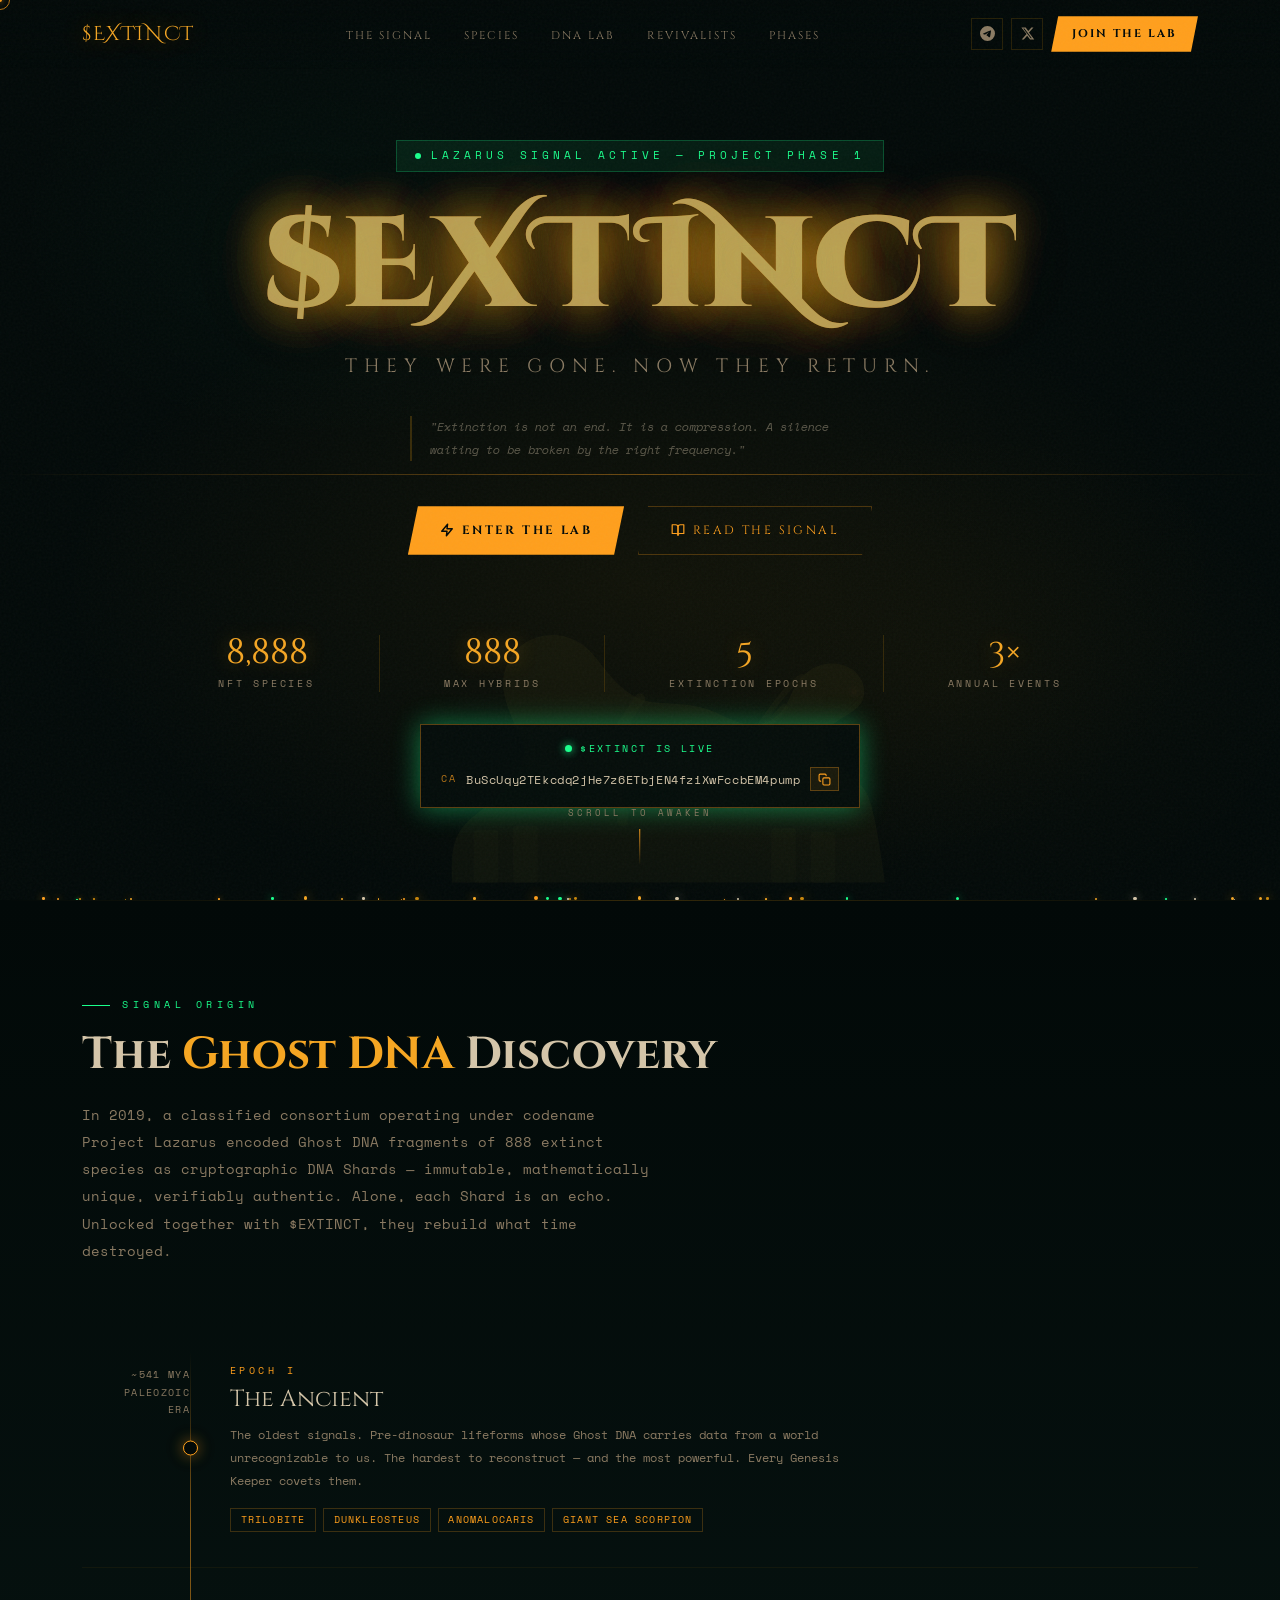
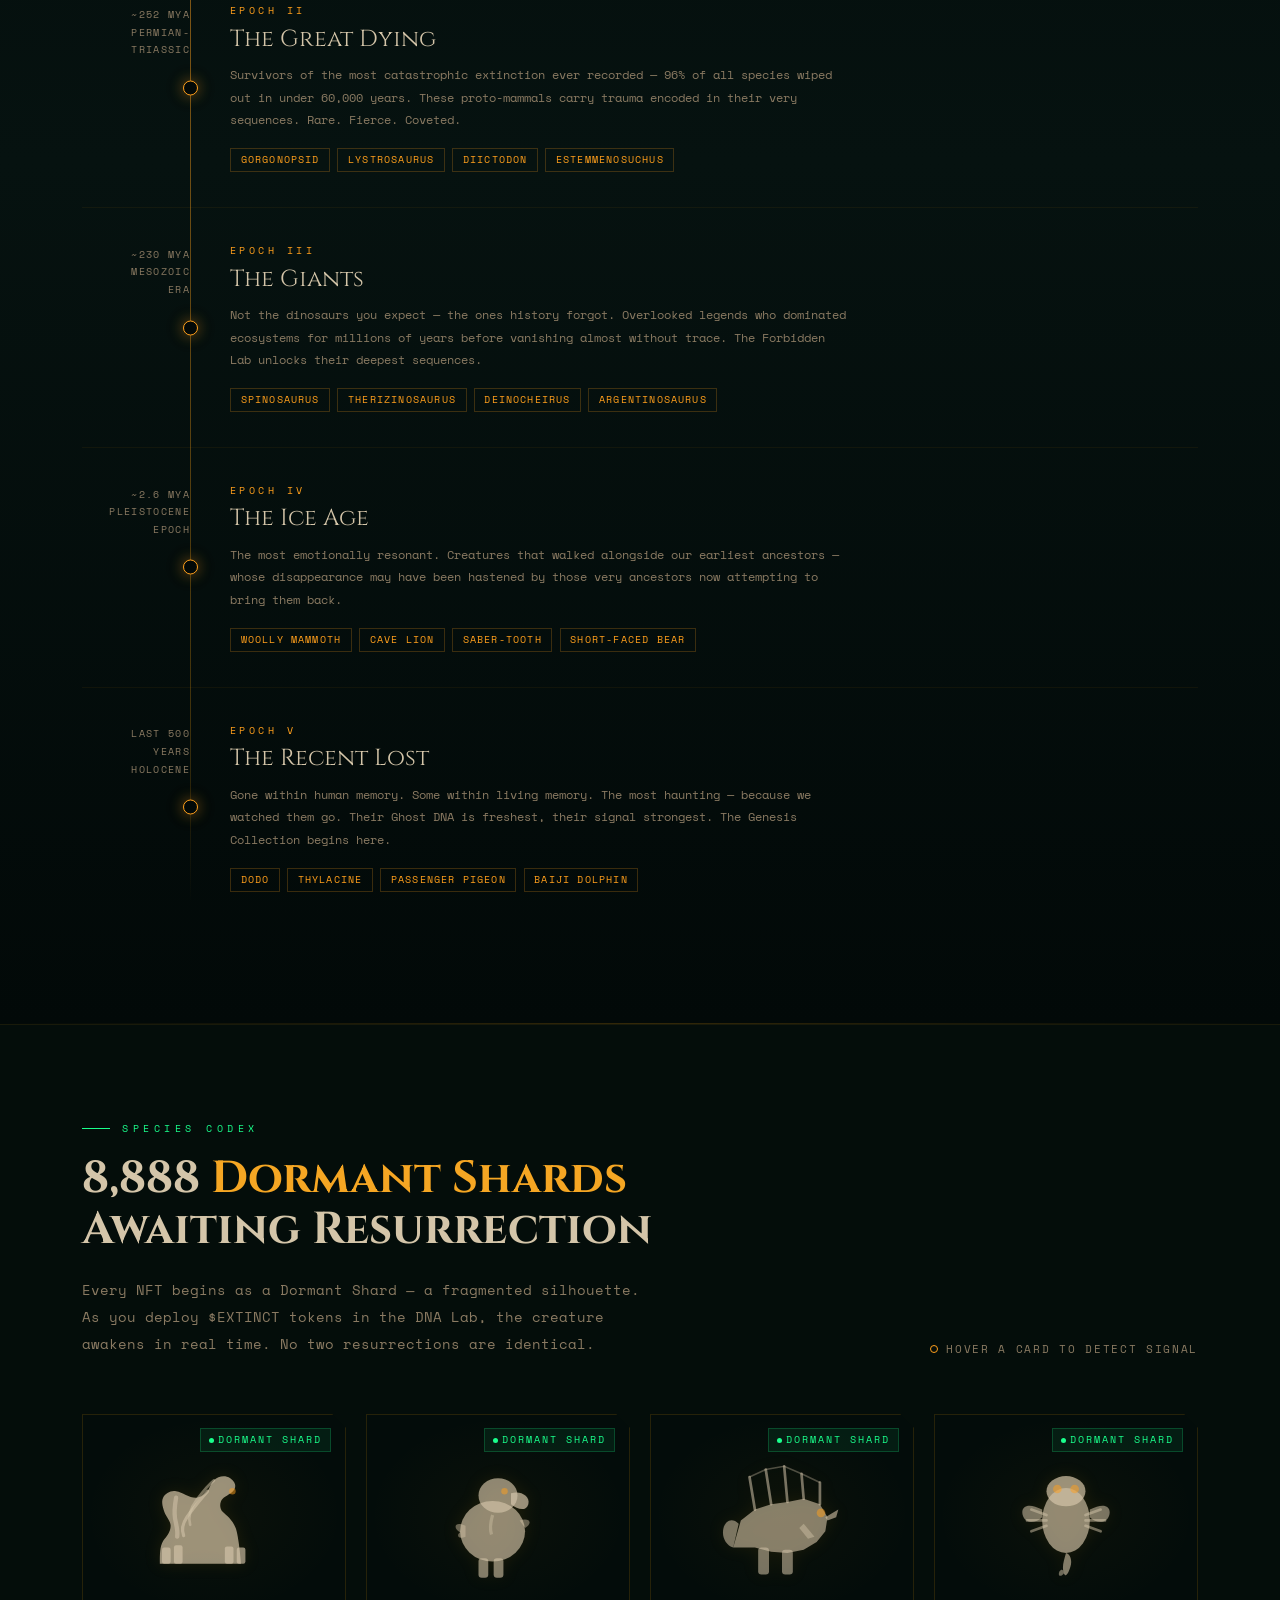
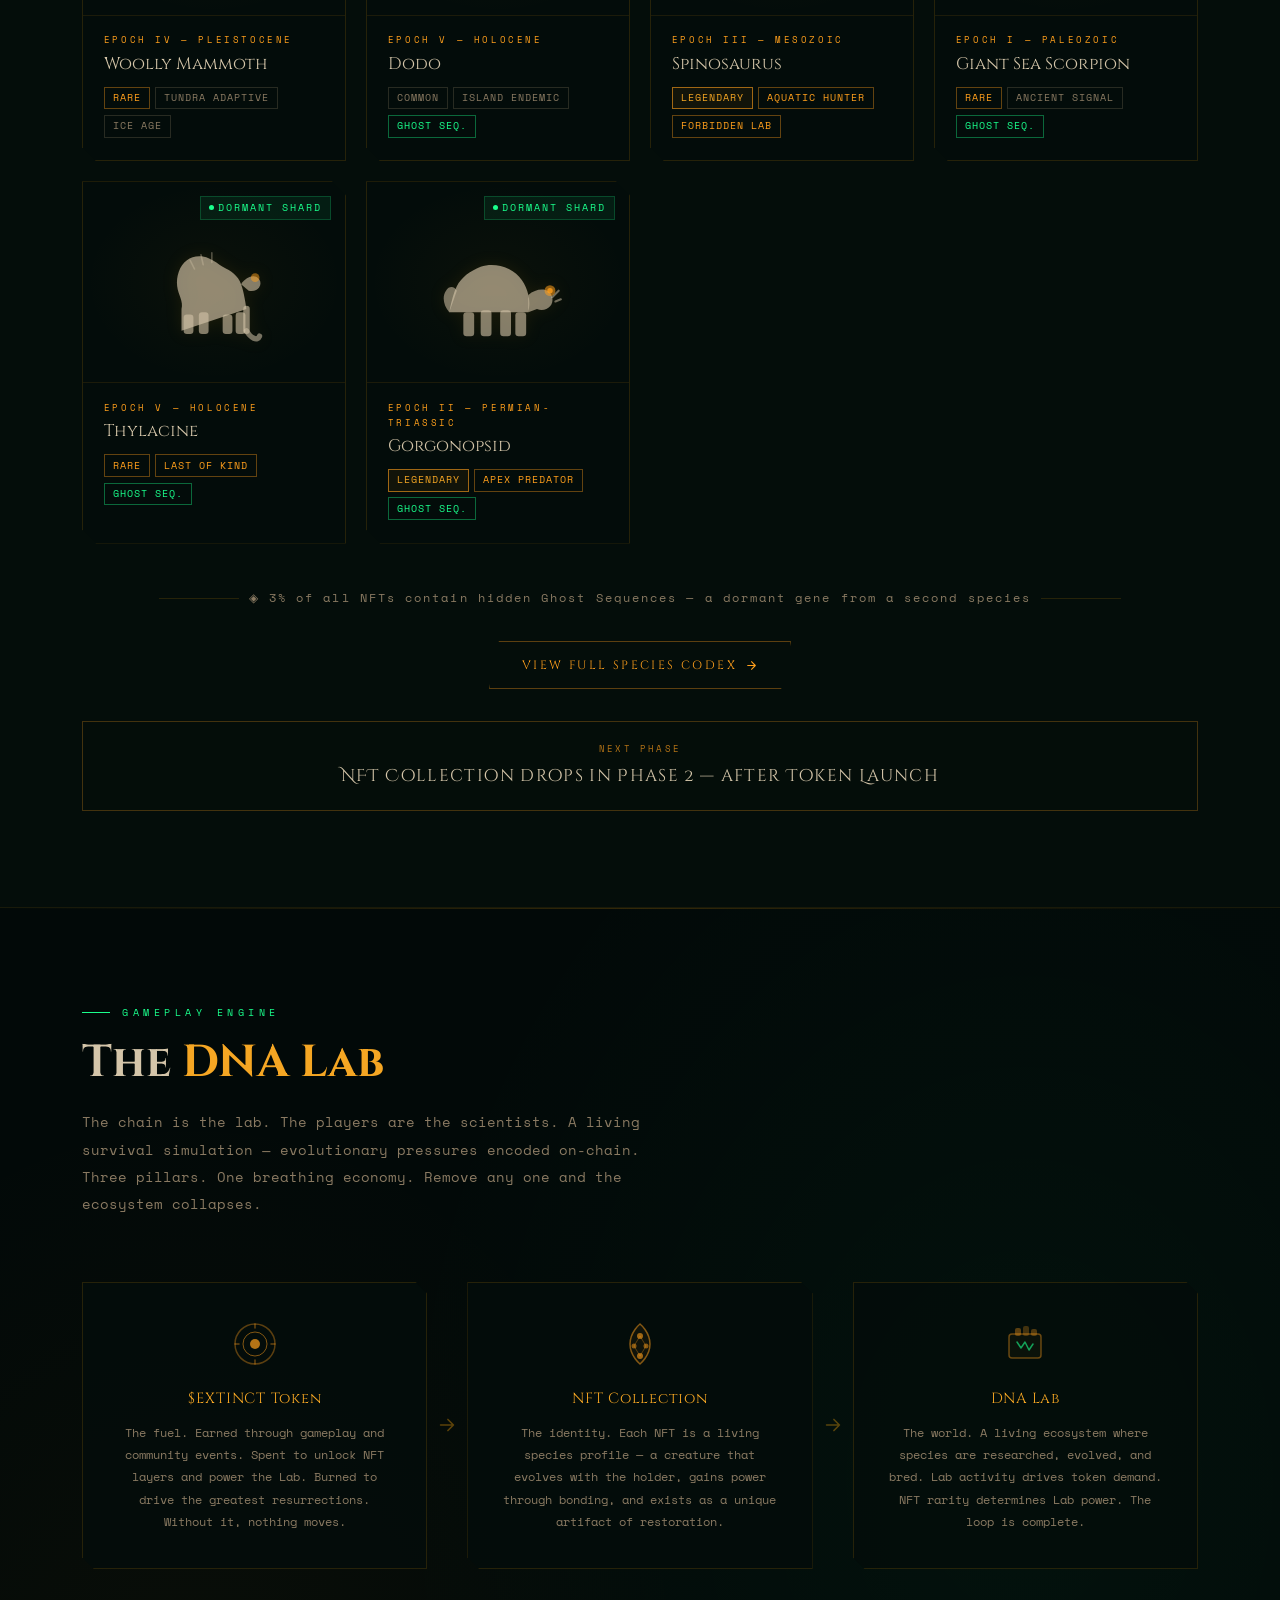
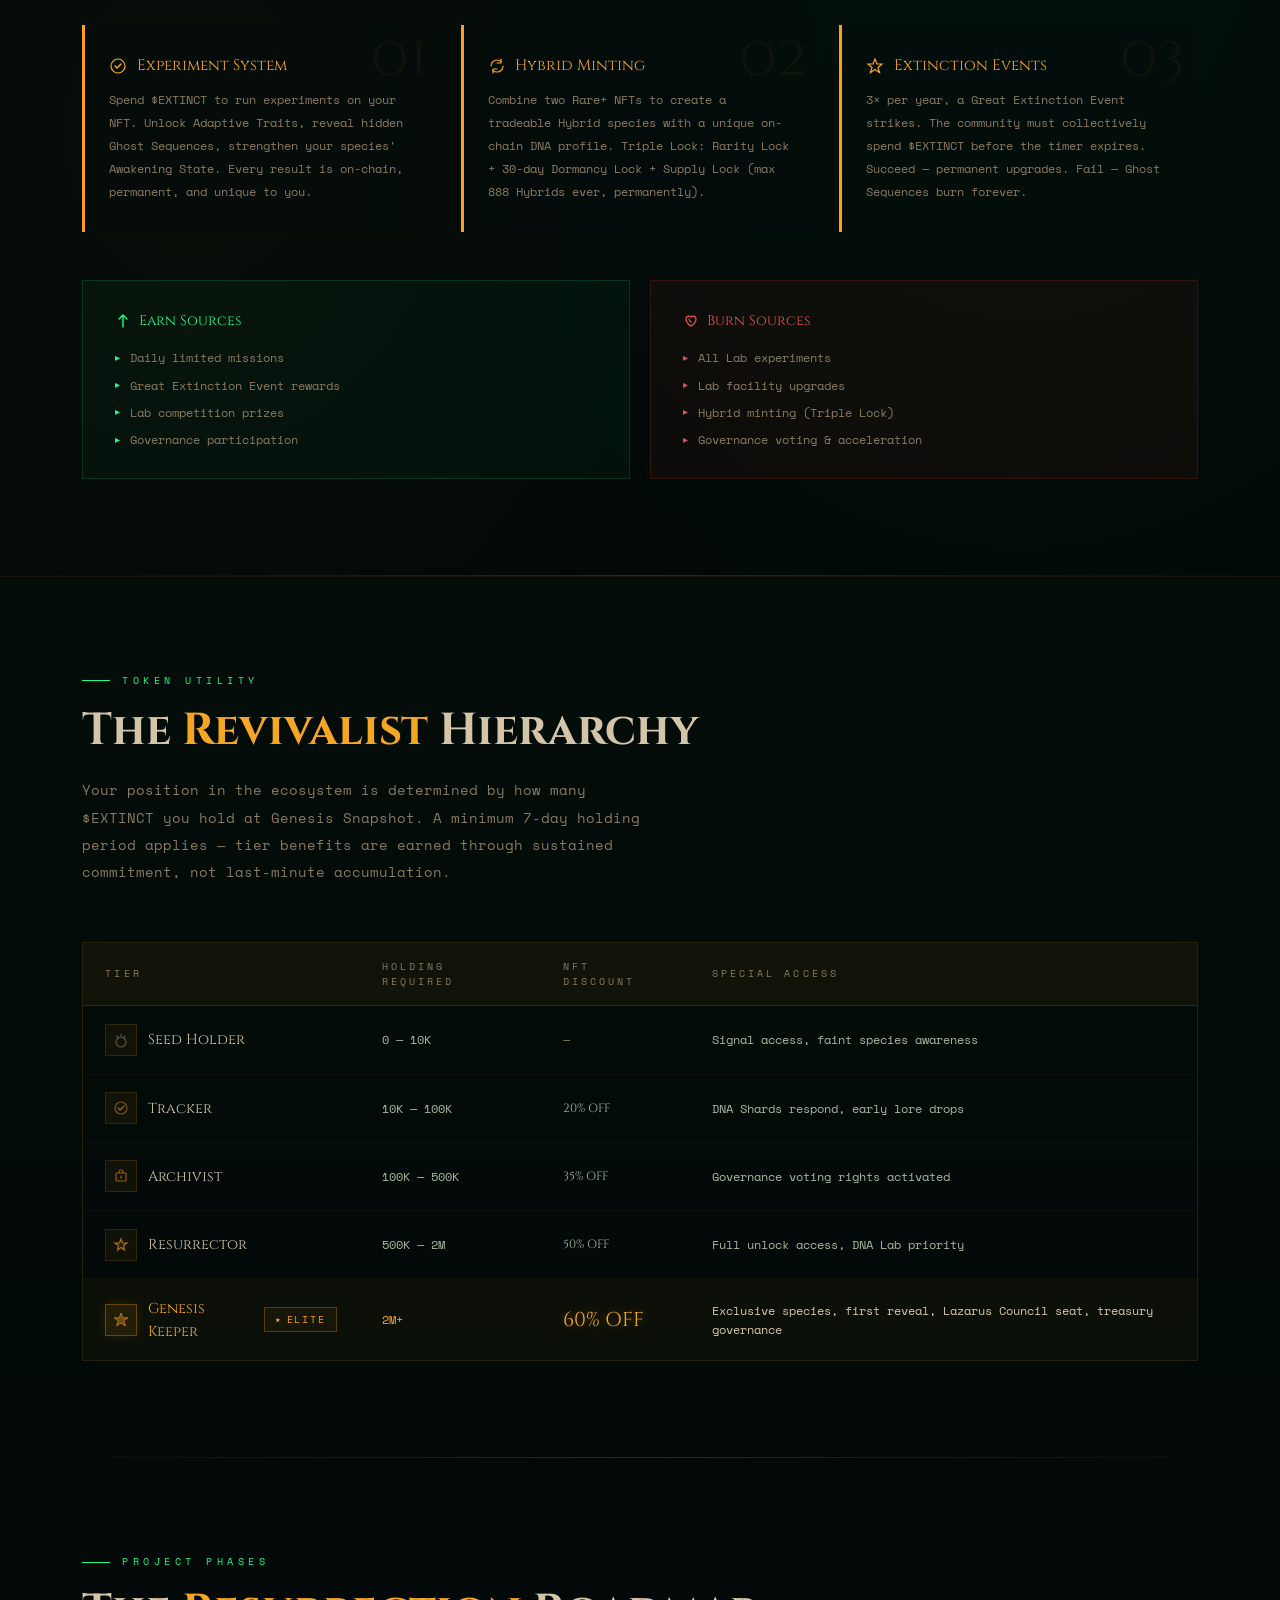
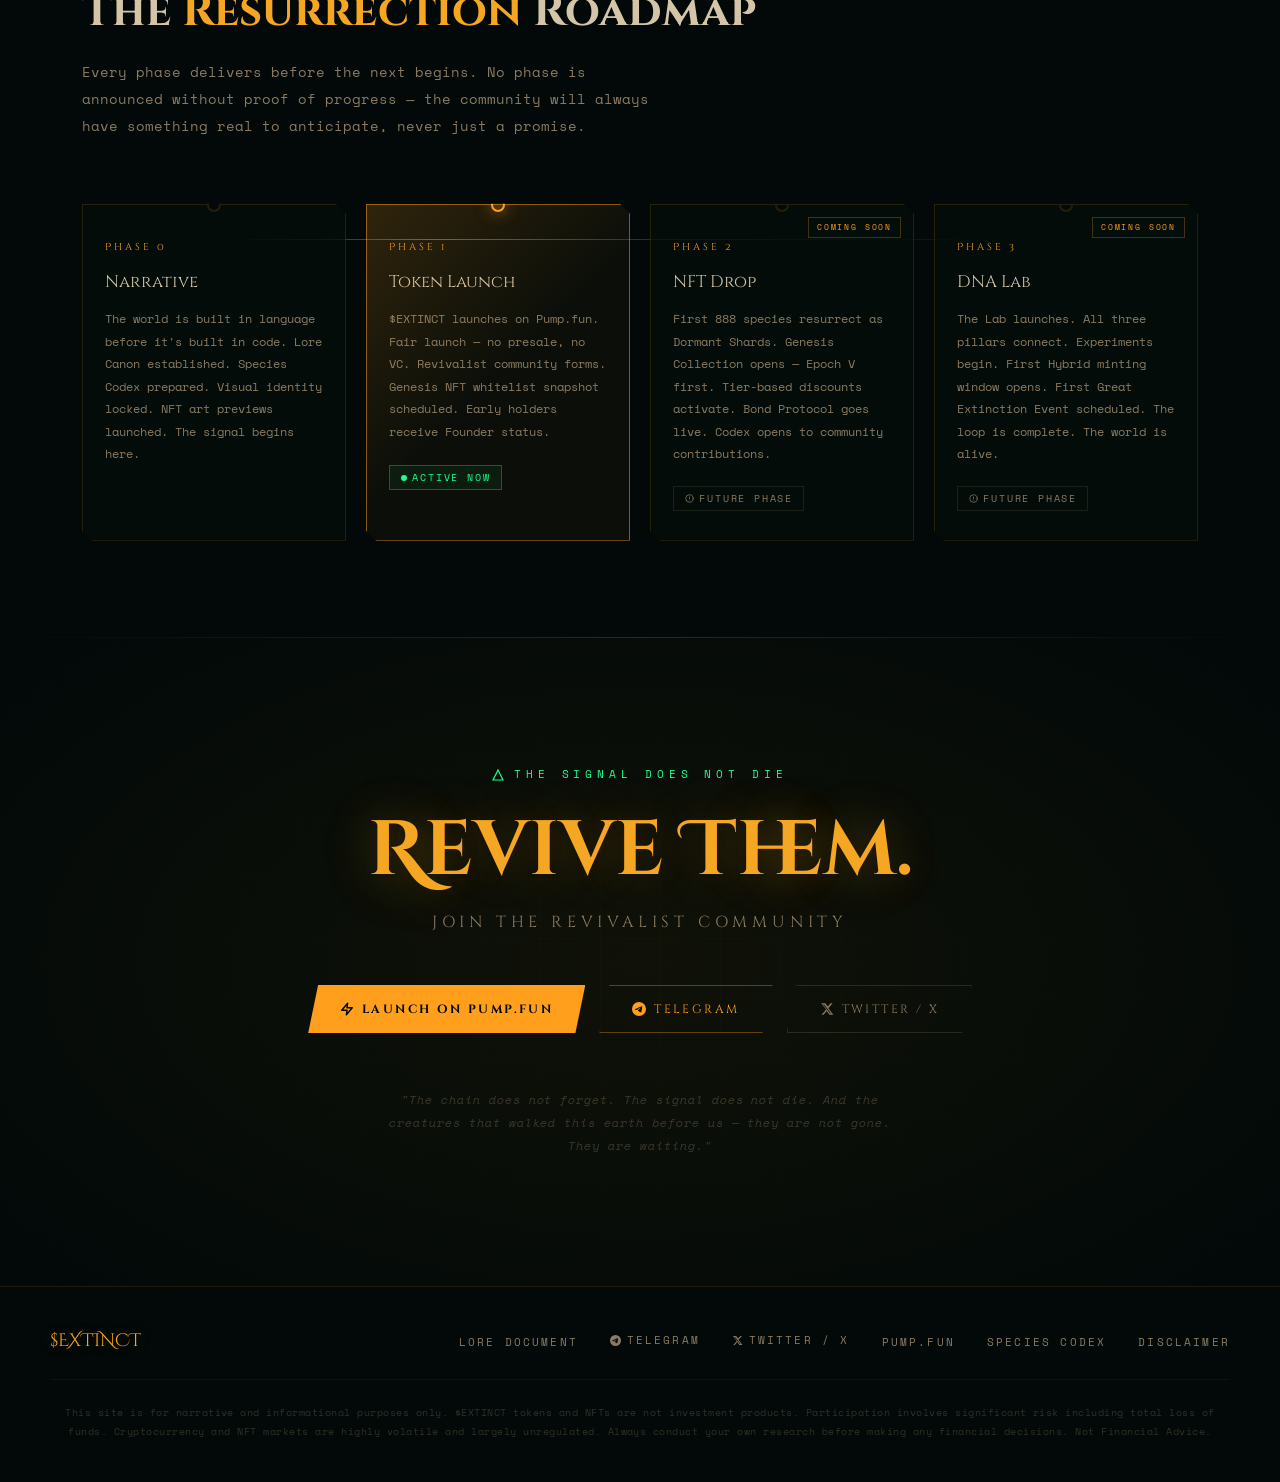
==== commit 996cd04a: "index.html" ====
--- a/index.html
+++ b/index.html
@@ -388,7 +388,7 @@
 
     <div class="hero-badge">
       <span class="badge-dot"></span>
-      Lazarus Signal Active — Project Phase 0
+      Lazarus Signal Active — Project Phase 1
     </div>
 
     <h1 class="hero-title" data-text="$EXTINCT">$EXTINCT</h1>
@@ -993,7 +993,7 @@
       <h2 class="cta-title reveal">Revive Them.</h2>
       <p class="cta-sub reveal">Join the Revivalist Community</p>
       <div class="cta-buttons reveal">
-        <a href="https://pump.fun" target="_blank" rel="noopener" class="btn btn-primary">
+        <a href="https://pump.fun/coin/BuScUqy2TEkcdq2jHe7z6ETbjEN4fziXwFccbEM4pump" target="_blank" rel="noopener" class="btn btn-primary">
           <svg width="14" height="14" viewBox="0 0 24 24" fill="none" stroke="currentColor" stroke-width="2.5"
             stroke-linecap="round" stroke-linejoin="round" aria-hidden="true">
             <polygon points="13 2 3 14 12 14 11 22 21 10 12 10 13 2" />
@@ -1052,7 +1052,7 @@
           </a>
         </li>
 
-        <li><a href="https://pump.fun" target="_blank" rel="noopener">Pump.fun</a></li>
+        <li><a href="https://pump.fun/coin/BuScUqy2TEkcdq2jHe7z6ETbjEN4fziXwFccbEM4pump" target="_blank" rel="noopener">Pump.fun</a></li>
         <li><a href="pages/codex.html">Species Codex</a></li>
         <li><a href="pages/disclaimer.html">Disclaimer</a></li>
       </ul>
